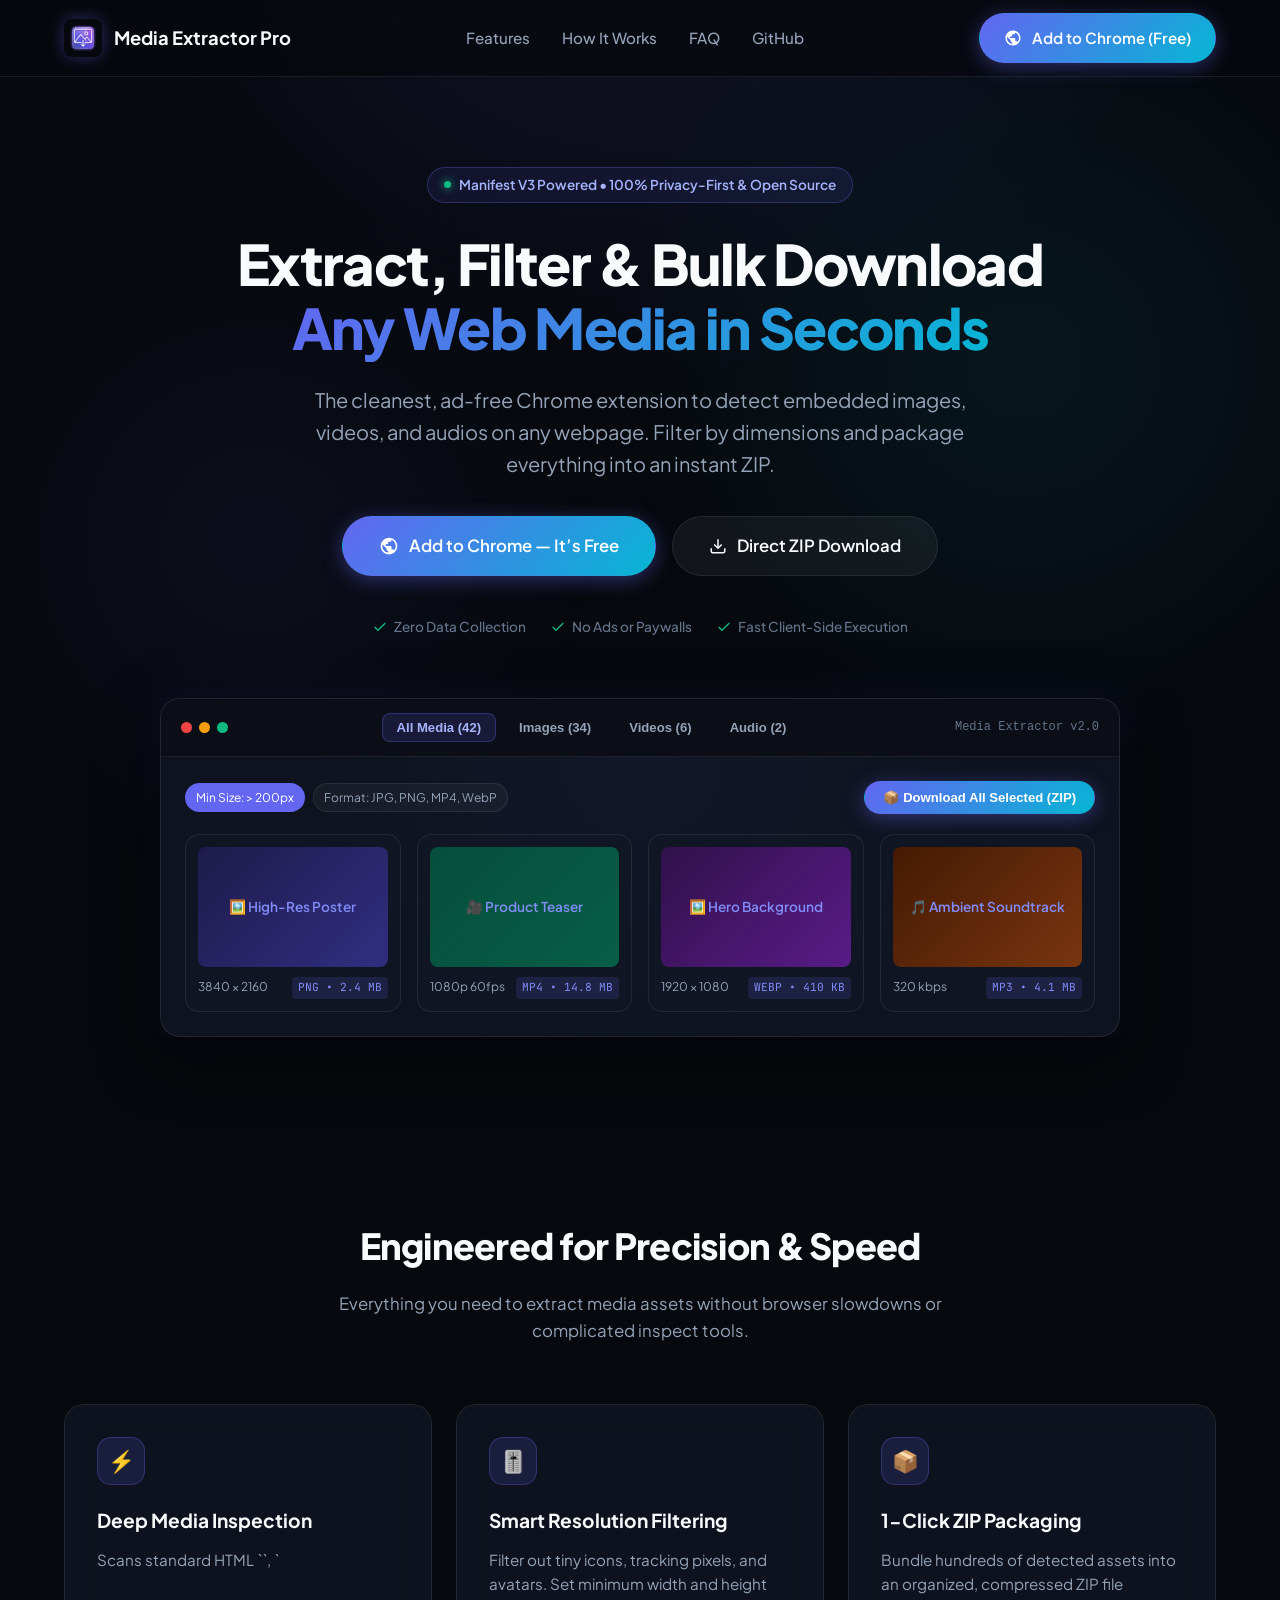
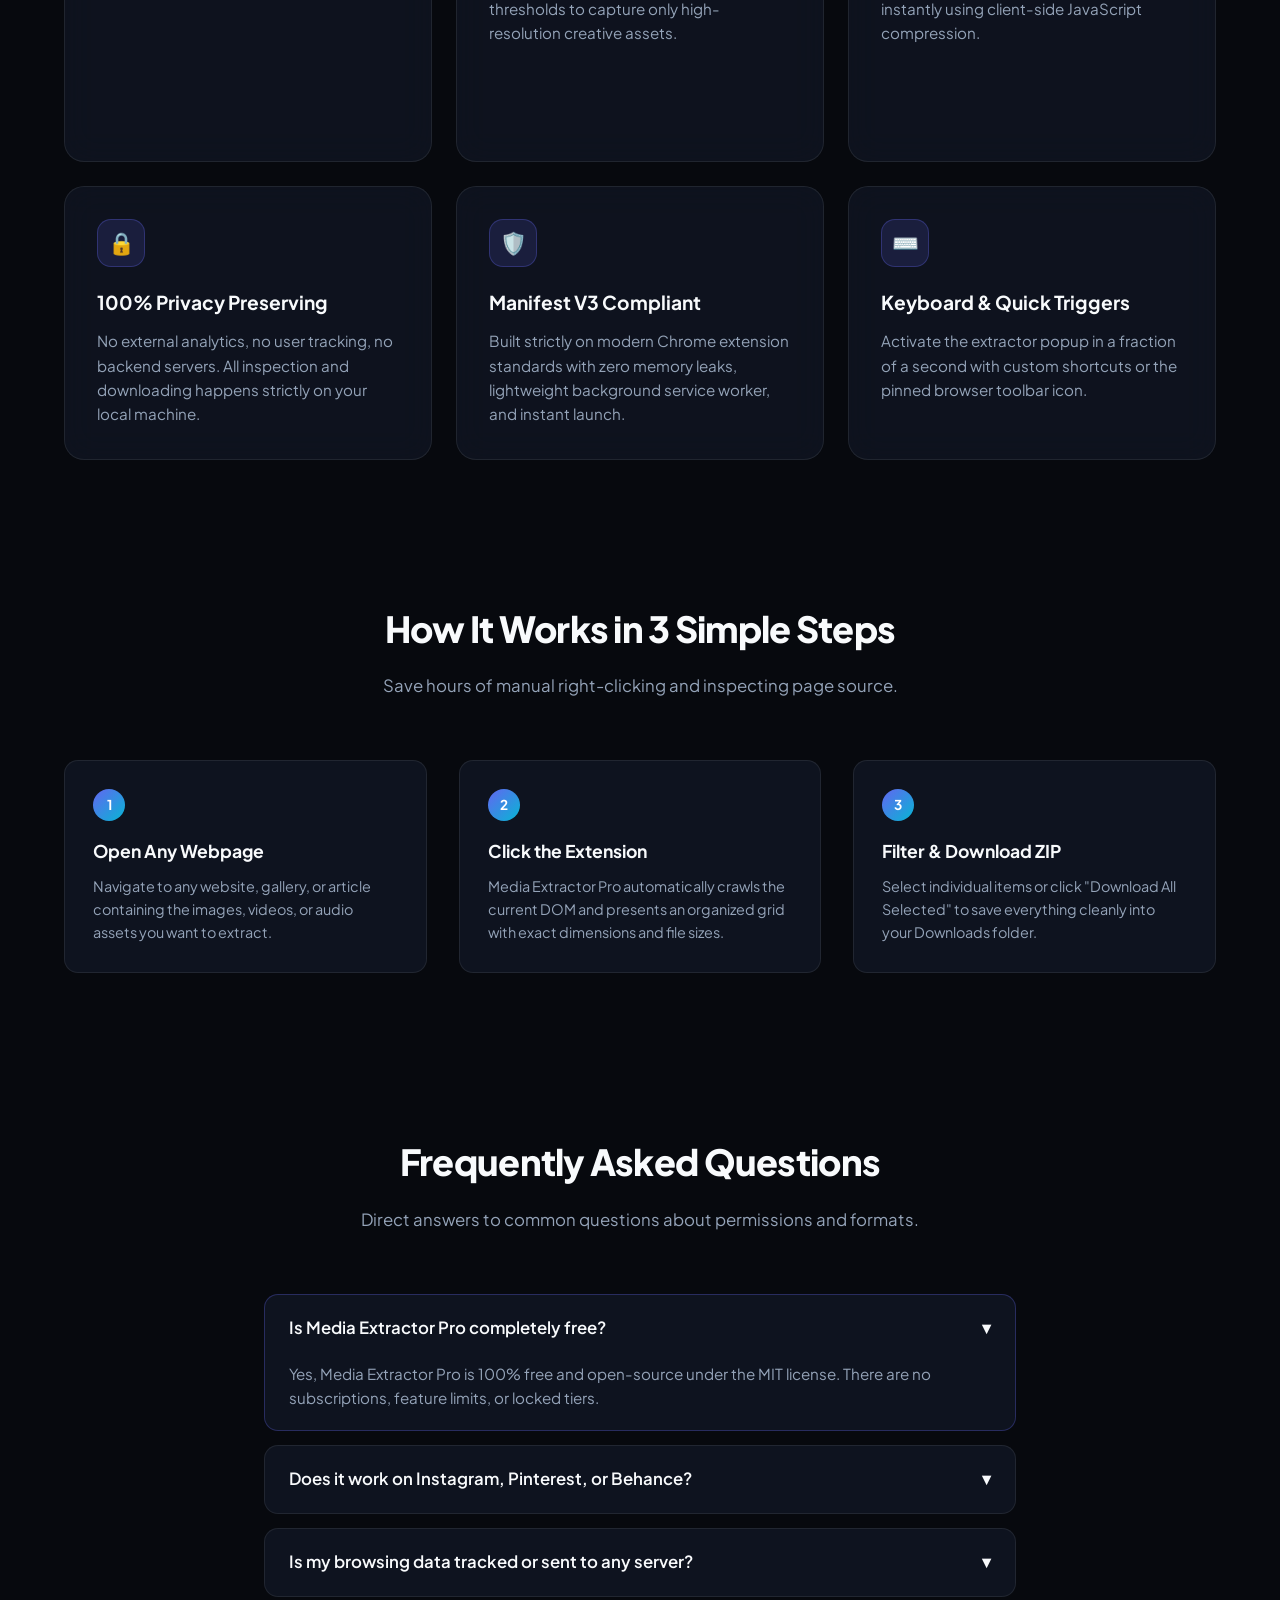
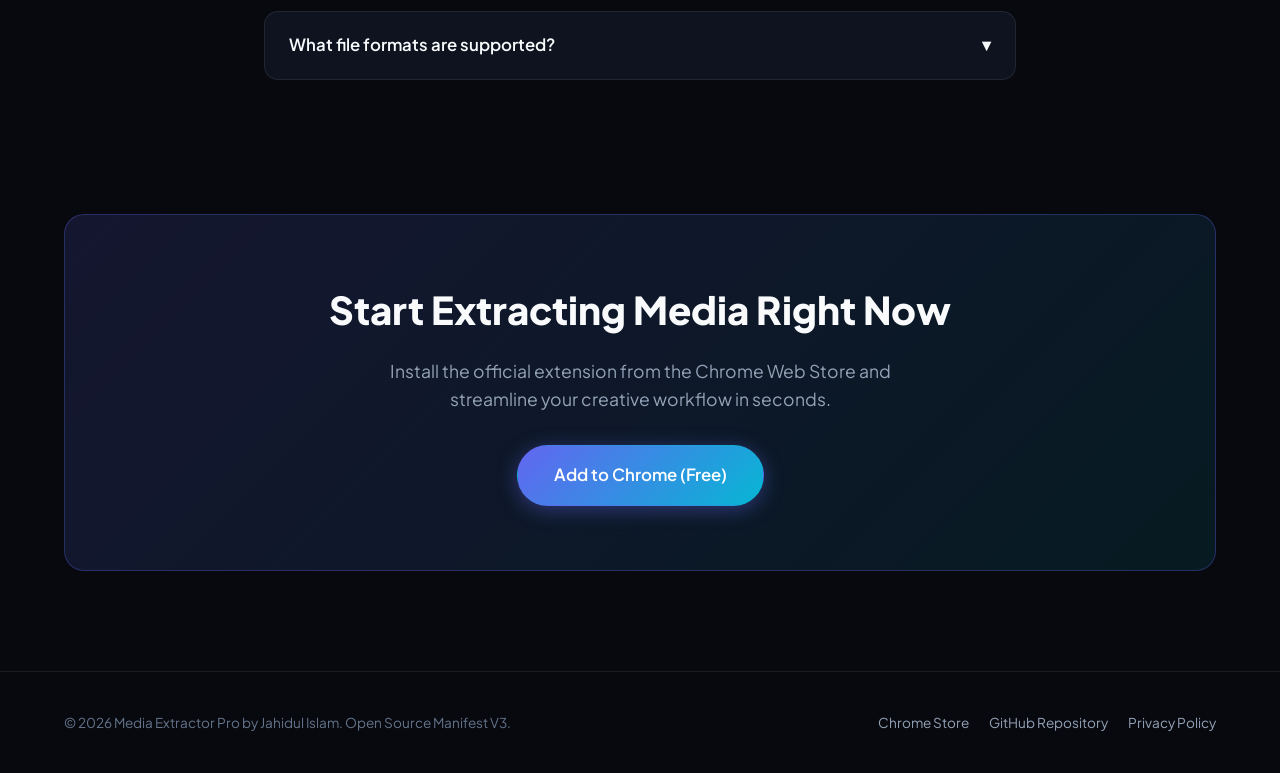
==== index.html @ d585f6c1 "feat: add high-conversion SEO landing page with dark aesthetic & schema markup" ====
<!DOCTYPE html>
<html lang="en">
<head>
  <meta charset="UTF-8">
  <meta name="viewport" content="width=device-width, initial-scale=1.0">
  <title>Media Extractor Pro — Bulk Image, Video & Audio Downloader Chrome Extension</title>
  <meta name="description" content="Extract, preview, filter by resolution, and bulk download images, videos, and audio from any webpage in 1-click. Fast, privacy-first Manifest V3 Chrome extension.">
  <meta name="keywords" content="media extractor, image downloader chrome extension, bulk image downloader, video extractor, bulk media download zip, manifest v3 chrome extension">
  <link rel="canonical" href="https://jahidulislamseo.github.io/media-extractor-pro/">

  <!-- Open Graph / Facebook -->
  <meta property="og:type" content="website">
  <meta property="og:url" content="https://jahidulislamseo.github.io/media-extractor-pro/">
  <meta property="og:title" content="Media Extractor Pro — Bulk Media Downloader">
  <meta property="og:description" content="Extract, filter, and bulk download images, videos, and audio from any webpage in 1-click with zero tracking.">
  <meta property="og:image" content="https://jahidulislamseo.github.io/media-extractor-pro/icons/icon128.png">

  <!-- Twitter -->
  <meta name="twitter:card" content="summary_large_image">
  <meta name="twitter:title" content="Media Extractor Pro — Chrome Extension">
  <meta name="twitter:description" content="High-performance Manifest V3 media extractor for images, videos, and audio. 1-click ZIP package download.">
  <meta name="twitter:image" content="https://jahidulislamseo.github.io/media-extractor-pro/icons/icon128.png">

  <!-- Favicon -->
  <link rel="icon" type="image/png" sizes="32x32" href="icons/icon32.png">
  <link rel="icon" type="image/png" sizes="16x16" href="icons/icon16.png">

  <!-- Google Fonts -->
  <link rel="preconnect" href="https://fonts.googleapis.com">
  <link rel="preconnect" href="https://fonts.gstatic.com" crossorigin>
  <link href="https://fonts.googleapis.com/css2?family=Plus+Jakarta+Sans:wght@400;500;600;700;800&family=JetBrains+Mono:wght@400;600&display=swap" rel="stylesheet">

  <!-- Structured Data: SoftwareApplication Schema -->
  <script type="application/ld+json">
  {
    "@context": "https://schema.org",
    "@type": "SoftwareApplication",
    "name": "Media Extractor Pro",
    "operatingSystem": "Chrome, Edge, Brave, Opera",
    "applicationCategory": "BrowserExtension",
    "offers": {
      "@type": "Offer",
      "price": "0",
      "priceCurrency": "USD"
    },
    "description": "Extract, preview, filter, and batch download images, videos, and audio from any webpage in one click with ZIP packaging.",
    "author": {
      "@type": "Person",
      "name": "Jahidul Islam"
    },
    "downloadUrl": "https://chromewebstore.google.com/detail/media-extractor-pro/edeandmopjnajlgijafaajopdbleoklj",
    "softwareVersion": "2.0.0"
  }
  </script>

  <style>
    :root {
      --bg-base: #07090E;
      --bg-surface: #0E131F;
      --bg-card: rgba(18, 24, 38, 0.7);
      --border-subtle: rgba(255, 255, 255, 0.08);
      --border-highlight: rgba(99, 102, 241, 0.3);
      --accent-primary: #6366F1;
      --accent-secondary: #06B6D4;
      --accent-gradient: linear-gradient(135deg, #6366F1 0%, #06B6D4 100%);
      --text-main: #F8FAFC;
      --text-muted: #94A3B8;
      --text-faint: #64748B;
      --radius-sm: 8px;
      --radius-md: 14px;
      --radius-lg: 20px;
      --radius-full: 9999px;
    }

    * {
      box-sizing: border-box;
      margin: 0;
      padding: 0;
    }

    body {
      font-family: "Plus Jakarta Sans", -apple-system, BlinkMacSystemFont, sans-serif;
      background-color: var(--bg-base);
      color: var(--text-main);
      line-height: 1.6;
      overflow-x: hidden;
      -webkit-font-smoothing: antialiased;
    }

    /* Ambient Lighting Background */
    .ambient-glow {
      position: fixed;
      top: 0;
      left: 50%;
      transform: translateX(-50%);
      width: 100vw;
      height: 100vh;
      max-width: 1440px;
      pointer-events: none;
      z-index: 0;
      background: 
        radial-gradient(circle 800px at 50% -20%, rgba(99, 102, 241, 0.15), transparent 70%),
        radial-gradient(circle 600px at 80% 40%, rgba(6, 182, 212, 0.08), transparent 70%),
        radial-gradient(circle 500px at 20% 60%, rgba(99, 102, 241, 0.06), transparent 70%);
    }

    .container {
      width: 100%;
      max-width: 1200px;
      margin: 0 auto;
      padding: 0 24px;
      position: relative;
      z-index: 1;
    }

    /* Navigation */
    nav {
      position: sticky;
      top: 0;
      z-index: 100;
      backdrop-filter: blur(20px);
      -webkit-backdrop-filter: blur(20px);
      background: rgba(7, 9, 14, 0.75);
      border-bottom: 1px solid var(--border-subtle);
    }

    .nav-inner {
      display: flex;
      align-items: center;
      justify-content: space-between;
      height: 76px;
    }

    .brand {
      display: flex;
      align-items: center;
      gap: 12px;
      text-decoration: none;
      color: var(--text-main);
      font-weight: 700;
      font-size: 1.15rem;
    }

    .brand-icon {
      width: 38px;
      height: 38px;
      border-radius: var(--radius-sm);
      box-shadow: 0 0 16px rgba(99, 102, 241, 0.4);
    }

    .nav-links {
      display: flex;
      align-items: center;
      gap: 32px;
    }

    .nav-link {
      color: var(--text-muted);
      text-decoration: none;
      font-size: 0.95rem;
      font-weight: 500;
      transition: color 0.2s;
    }

    .nav-link:hover {
      color: var(--text-main);
    }

    /* Buttons */
    .btn {
      display: inline-flex;
      align-items: center;
      justify-content: center;
      gap: 10px;
      padding: 12px 24px;
      border-radius: var(--radius-full);
      font-size: 0.95rem;
      font-weight: 600;
      text-decoration: none;
      transition: all 0.25s cubic-bezier(0.16, 1, 0.3, 1);
      cursor: pointer;
      border: 1px solid transparent;
    }

    .btn-primary {
      background: var(--accent-gradient);
      color: #FFFFFF;
      box-shadow: 0 4px 20px rgba(99, 102, 241, 0.4);
    }

    .btn-primary:hover {
      transform: translateY(-2px);
      box-shadow: 0 8px 30px rgba(99, 102, 241, 0.6);
    }

    .btn-secondary {
      background: rgba(255, 255, 255, 0.05);
      color: var(--text-main);
      border: 1px solid var(--border-subtle);
    }

    .btn-secondary:hover {
      background: rgba(255, 255, 255, 0.1);
      border-color: rgba(255, 255, 255, 0.2);
      transform: translateY(-2px);
    }

    .btn-lg {
      padding: 16px 36px;
      font-size: 1.05rem;
    }

    /* Hero Section */
    .hero {
      padding: 90px 0 60px;
      text-align: center;
    }

    .hero-badge {
      display: inline-flex;
      align-items: center;
      gap: 8px;
      padding: 6px 16px;
      background: rgba(99, 102, 241, 0.1);
      border: 1px solid rgba(99, 102, 241, 0.3);
      border-radius: var(--radius-full);
      color: #A5B4FC;
      font-size: 0.85rem;
      font-weight: 600;
      margin-bottom: 28px;
    }

    .badge-dot {
      width: 7px;
      height: 7px;
      background: #10B981;
      border-radius: 50%;
      box-shadow: 0 0 8px #10B981;
    }

    .hero-title {
      font-size: 3.5rem;
      font-weight: 800;
      line-height: 1.15;
      letter-spacing: -0.03em;
      margin-bottom: 24px;
      max-width: 900px;
      margin-left: auto;
      margin-right: auto;
    }

    .gradient-text {
      background: var(--accent-gradient);
      -webkit-background-clip: text;
      -webkit-text-fill-color: transparent;
    }

    .hero-sub {
      font-size: 1.25rem;
      color: var(--text-muted);
      max-width: 680px;
      margin: 0 auto 36px;
      font-weight: 400;
    }

    .hero-cta {
      display: flex;
      align-items: center;
      justify-content: center;
      gap: 16px;
      flex-wrap: wrap;
      margin-bottom: 40px;
    }

    .trust-row {
      display: flex;
      align-items: center;
      justify-content: center;
      gap: 24px;
      color: var(--text-faint);
      font-size: 0.85rem;
      font-weight: 500;
    }

    .trust-item {
      display: flex;
      align-items: center;
      gap: 6px;
    }

    /* Interactive Live Demo Mockup */
    .mockup-wrap {
      margin: 60px auto 0;
      max-width: 960px;
      background: var(--bg-surface);
      border-radius: var(--radius-lg);
      border: 1px solid var(--border-subtle);
      box-shadow: 0 20px 60px rgba(0, 0, 0, 0.7), 0 0 40px rgba(99, 102, 241, 0.1);
      overflow: hidden;
      position: relative;
    }

    .mockup-header {
      background: #0B0E17;
      padding: 14px 20px;
      display: flex;
      align-items: center;
      justify-content: space-between;
      border-bottom: 1px solid var(--border-subtle);
    }

    .window-dots {
      display: flex;
      gap: 7px;
    }

    .window-dot {
      width: 11px;
      height: 11px;
      border-radius: 50%;
    }

    .dot-red { background: #EF4444; }
    .dot-yellow { background: #F59E0B; }
    .dot-green { background: #10B981; }

    .mockup-tabs {
      display: flex;
      gap: 8px;
    }

    .tab-btn {
      padding: 6px 14px;
      background: transparent;
      border: 1px solid transparent;
      color: var(--text-muted);
      border-radius: var(--radius-sm);
      font-size: 0.82rem;
      font-weight: 600;
      cursor: pointer;
      transition: all 0.2s;
    }

    .tab-btn.active {
      background: rgba(99, 102, 241, 0.15);
      border-color: rgba(99, 102, 241, 0.3);
      color: #A5B4FC;
    }

    .mockup-body {
      padding: 24px;
      background: radial-gradient(circle at 50% 0%, rgba(99, 102, 241, 0.05), transparent 60%);
    }

    .mockup-controls {
      display: flex;
      justify-content: space-between;
      align-items: center;
      margin-bottom: 20px;
      flex-wrap: wrap;
      gap: 12px;
    }

    .filter-pills {
      display: flex;
      gap: 8px;
    }

    .pill {
      padding: 4px 10px;
      border-radius: var(--radius-full);
      background: rgba(255, 255, 255, 0.04);
      border: 1px solid var(--border-subtle);
      font-size: 0.75rem;
      color: var(--text-muted);
    }

    .pill.active {
      background: var(--accent-primary);
      color: #FFF;
      border-color: transparent;
    }

    .mockup-grid {
      display: grid;
      grid-template-columns: repeat(auto-fill, minmax(200px, 1fr));
      gap: 16px;
    }

    .media-card {
      background: var(--bg-card);
      border: 1px solid var(--border-subtle);
      border-radius: var(--radius-md);
      padding: 12px;
      transition: transform 0.2s, border-color 0.2s;
      position: relative;
    }

    .media-card:hover {
      transform: translateY(-4px);
      border-color: var(--border-highlight);
    }

    .media-preview-box {
      width: 100%;
      height: 120px;
      border-radius: var(--radius-sm);
      background: #182030;
      display: flex;
      align-items: center;
      justify-content: center;
      color: #818CF8;
      margin-bottom: 10px;
      font-weight: 600;
      font-size: 0.85rem;
      position: relative;
      overflow: hidden;
    }

    .media-meta {
      display: flex;
      justify-content: space-between;
      font-size: 0.75rem;
      color: var(--text-muted);
    }

    .badge-type {
      font-family: "JetBrains Mono", monospace;
      font-size: 0.7rem;
      padding: 2px 6px;
      background: rgba(99, 102, 241, 0.15);
      color: #818CF8;
      border-radius: 4px;
    }

    /* Feature Grid Section */
    .features-section {
      padding: 120px 0 80px;
    }

    .section-header {
      text-align: center;
      max-width: 640px;
      margin: 0 auto 60px;
    }

    .section-title {
      font-size: 2.25rem;
      font-weight: 800;
      letter-spacing: -0.02em;
      margin-bottom: 16px;
    }

    .section-sub {
      color: var(--text-muted);
      font-size: 1.05rem;
    }

    .grid-3 {
      display: grid;
      grid-template-columns: repeat(3, 1fr);
      gap: 24px;
    }

    .feature-card {
      background: var(--bg-card);
      border: 1px solid var(--border-subtle);
      border-radius: var(--radius-lg);
      padding: 32px;
      backdrop-filter: blur(16px);
      transition: all 0.3s cubic-bezier(0.16, 1, 0.3, 1);
    }

    .feature-card:hover {
      border-color: var(--border-highlight);
      transform: translateY(-4px);
      box-shadow: 0 16px 36px rgba(0, 0, 0, 0.4);
    }

    .feature-icon {
      width: 48px;
      height: 48px;
      border-radius: var(--radius-md);
      background: rgba(99, 102, 241, 0.15);
      border: 1px solid rgba(99, 102, 241, 0.3);
      display: flex;
      align-items: center;
      justify-content: center;
      color: #818CF8;
      font-size: 1.35rem;
      margin-bottom: 20px;
    }

    .feature-card h3 {
      font-size: 1.2rem;
      font-weight: 700;
      margin-bottom: 12px;
    }

    .feature-card p {
      color: var(--text-muted);
      font-size: 0.95rem;
      line-height: 1.6;
    }

    /* How it works */
    .steps-section {
      padding: 60px 0 100px;
    }

    .step-list {
      display: grid;
      grid-template-columns: repeat(3, 1fr);
      gap: 32px;
      position: relative;
    }

    .step-card {
      background: var(--bg-surface);
      border: 1px solid var(--border-subtle);
      border-radius: var(--radius-md);
      padding: 28px;
      position: relative;
    }

    .step-num {
      width: 32px;
      height: 32px;
      border-radius: 50%;
      background: var(--accent-gradient);
      color: #FFF;
      display: flex;
      align-items: center;
      justify-content: center;
      font-weight: 700;
      font-size: 0.85rem;
      margin-bottom: 16px;
    }

    .step-card h4 {
      font-size: 1.1rem;
      font-weight: 700;
      margin-bottom: 10px;
    }

    .step-card p {
      color: var(--text-muted);
      font-size: 0.9rem;
    }

    /* FAQ */
    .faq-section {
      padding: 60px 0 120px;
      max-width: 800px;
      margin: 0 auto;
    }

    .faq-item {
      background: var(--bg-surface);
      border: 1px solid var(--border-subtle);
      border-radius: var(--radius-md);
      margin-bottom: 14px;
      overflow: hidden;
      transition: border-color 0.2s;
    }

    .faq-question {
      padding: 20px 24px;
      display: flex;
      justify-content: space-between;
      align-items: center;
      cursor: pointer;
      font-weight: 600;
      font-size: 1.05rem;
    }

    .faq-answer {
      padding: 0 24px 20px;
      color: var(--text-muted);
      font-size: 0.95rem;
      line-height: 1.6;
      display: none;
    }

    .faq-item.open .faq-answer {
      display: block;
    }

    .faq-item.open {
      border-color: var(--border-highlight);
    }

    /* Bottom CTA Card */
    .cta-banner {
      background: linear-gradient(135deg, rgba(99, 102, 241, 0.15) 0%, rgba(6, 182, 212, 0.1) 100%);
      border: 1px solid rgba(99, 102, 241, 0.3);
      border-radius: var(--radius-lg);
      padding: 64px 32px;
      text-align: center;
      margin-bottom: 100px;
      position: relative;
    }

    .cta-banner h2 {
      font-size: 2.4rem;
      font-weight: 800;
      margin-bottom: 16px;
    }

    .cta-banner p {
      color: var(--text-muted);
      max-width: 580px;
      margin: 0 auto 32px;
      font-size: 1.1rem;
    }

    /* Footer */
    footer {
      border-top: 1px solid var(--border-subtle);
      padding: 40px 0;
      color: var(--text-faint);
      font-size: 0.85rem;
    }

    .footer-inner {
      display: flex;
      justify-content: space-between;
      align-items: center;
      flex-wrap: wrap;
      gap: 16px;
    }

    .footer-links {
      display: flex;
      gap: 20px;
    }

    .footer-links a {
      color: var(--text-muted);
      text-decoration: none;
    }

    .footer-links a:hover {
      color: var(--text-main);
    }

    @media (max-width: 900px) {
      .hero-title { font-size: 2.5rem; }
      .grid-3, .step-list { grid-template-columns: 1fr; }
      .nav-links { display: none; }
    }
  </style>
</head>
<body>

  <div class="ambient-glow"></div>

  <!-- Navigation -->
  <nav>
    <div class="container nav-inner">
      <a href="#" class="brand">
        <img src="icons/icon48.png" alt="Media Extractor Pro Logo" class="brand-icon">
        <span>Media Extractor Pro</span>
      </a>
      <div class="nav-links">
        <a href="#features" class="nav-link">Features</a>
        <a href="#how-it-works" class="nav-link">How It Works</a>
        <a href="#faq" class="nav-link">FAQ</a>
        <a href="https://github.com/jahidulislamseo/media-extractor-pro" target="_blank" class="nav-link">GitHub</a>
      </div>
      <a href="https://chromewebstore.google.com/detail/media-extractor-pro/edeandmopjnajlgijafaajopdbleoklj" target="_blank" class="btn btn-primary">
        <svg width="18" height="18" viewBox="0 0 24 24" fill="currentColor"><path d="M12 2C6.48 2 2 6.48 2 12s4.48 10 10 10 10-4.48 10-10S17.52 2 12 2zm-1 17.93c-3.95-.49-7-3.85-7-7.93 0-.62.08-1.21.21-1.79L9 15v1c0 1.1.9 2 2 2v1.93zm6.9-2.54c-.26-.81-1-1.39-1.9-1.39h-1v-3c0-.55-.45-1-1-1H8v-2h2c.55 0 1-.45 1-1V7h2c1.1 0 2-.9 2-2v-.41c2.93 1.19 5 4.06 5 7.41 0 2.08-.8 3.97-2.1 5.39z"/></svg>
        <span>Add to Chrome (Free)</span>
      </a>
    </div>
  </nav>

  <!-- Hero Section -->
  <header class="hero">
    <div class="container">
      <div class="hero-badge">
        <span class="badge-dot"></span>
        <span>Manifest V3 Powered • 100% Privacy-First & Open Source</span>
      </div>
      <h1 class="hero-title">
        Extract, Filter & Bulk Download <br>
        <span class="gradient-text">Any Web Media in Seconds</span>
      </h1>
      <p class="hero-sub">
        The cleanest, ad-free Chrome extension to detect embedded images, videos, and audios on any webpage. Filter by dimensions and package everything into an instant ZIP.
      </p>
      <div class="hero-cta">
        <a href="https://chromewebstore.google.com/detail/media-extractor-pro/edeandmopjnajlgijafaajopdbleoklj" target="_blank" class="btn btn-primary btn-lg" id="hero-install-btn">
          <svg width="20" height="20" viewBox="0 0 24 24" fill="currentColor"><path d="M12 2C6.48 2 2 6.48 2 12s4.48 10 10 10 10-4.48 10-10S17.52 2 12 2zm-1 17.93c-3.95-.49-7-3.85-7-7.93 0-.62.08-1.21.21-1.79L9 15v1c0 1.1.9 2 2 2v1.93zm6.9-2.54c-.26-.81-1-1.39-1.9-1.39h-1v-3c0-.55-.45-1-1-1H8v-2h2c.55 0 1-.45 1-1V7h2c1.1 0 2-.9 2-2v-.41c2.93 1.19 5 4.06 5 7.41 0 2.08-.8 3.97-2.1 5.39z"/></svg>
          <span>Add to Chrome — It’s Free</span>
        </a>
        <a href="https://github.com/jahidulislamseo/media-extractor-pro/releases/download/v2.0.0/media-extractor-pro-v2.0.0.zip" class="btn btn-secondary btn-lg" id="hero-zip-btn">
          <svg width="18" height="18" viewBox="0 0 24 24" fill="none" stroke="currentColor" stroke-width="2"><path d="M21 15v4a2 2 0 0 1-2 2H5a2 2 0 0 1-2-2v-4"/><polyline points="7 10 12 15 17 10"/><line x1="12" y1="15" x2="12" y2="3"/></svg>
          <span>Direct ZIP Download</span>
        </a>
      </div>
      <div class="trust-row">
        <div class="trust-item">
          <svg width="16" height="16" viewBox="0 0 24 24" fill="none" stroke="#10B981" stroke-width="2"><polyline points="20 6 9 17 4 12"/></svg>
          <span>Zero Data Collection</span>
        </div>
        <div class="trust-item">
          <svg width="16" height="16" viewBox="0 0 24 24" fill="none" stroke="#10B981" stroke-width="2"><polyline points="20 6 9 17 4 12"/></svg>
          <span>No Ads or Paywalls</span>
        </div>
        <div class="trust-item">
          <svg width="16" height="16" viewBox="0 0 24 24" fill="none" stroke="#10B981" stroke-width="2"><polyline points="20 6 9 17 4 12"/></svg>
          <span>Fast Client-Side Execution</span>
        </div>
      </div>

      <!-- Live Mockup Window -->
      <div class="mockup-wrap">
        <div class="mockup-header">
          <div class="window-dots">
            <span class="window-dot dot-red"></span>
            <span class="window-dot dot-yellow"></span>
            <span class="window-dot dot-green"></span>
          </div>
          <div class="mockup-tabs">
            <button class="tab-btn active" onclick="filterMockup('all', this)">All Media (42)</button>
            <button class="tab-btn" onclick="filterMockup('image', this)">Images (34)</button>
            <button class="tab-btn" onclick="filterMockup('video', this)">Videos (6)</button>
            <button class="tab-btn" onclick="filterMockup('audio', this)">Audio (2)</button>
          </div>
          <div style="font-size: 0.75rem; color: #64748B; font-family: monospace;">Media Extractor v2.0</div>
        </div>
        <div class="mockup-body">
          <div class="mockup-controls">
            <div class="filter-pills">
              <span class="pill active">Min Size: > 200px</span>
              <span class="pill">Format: JPG, PNG, MP4, WebP</span>
            </div>
            <button class="btn btn-primary" style="padding: 8px 18px; font-size: 0.82rem;">
              📦 Download All Selected (ZIP)
            </button>
          </div>
          <div class="mockup-grid" id="mockupGrid">
            <!-- Sample Media Cards -->
            <div class="media-card" data-type="image">
              <div class="media-preview-box" style="background: linear-gradient(135deg, #1E1B4B, #312E81);">
                🖼️ High-Res Poster
              </div>
              <div class="media-meta">
                <span>3840 × 2160</span>
                <span class="badge-type">PNG • 2.4 MB</span>
              </div>
            </div>
            <div class="media-card" data-type="video">
              <div class="media-preview-box" style="background: linear-gradient(135deg, #064E3B, #065F46);">
                🎥 Product Teaser
              </div>
              <div class="media-meta">
                <span>1080p 60fps</span>
                <span class="badge-type">MP4 • 14.8 MB</span>
              </div>
            </div>
            <div class="media-card" data-type="image">
              <div class="media-preview-box" style="background: linear-gradient(135deg, #31104B, #581C87);">
                🖼️ Hero Background
              </div>
              <div class="media-meta">
                <span>1920 × 1080</span>
                <span class="badge-type">WEBP • 410 KB</span>
              </div>
            </div>
            <div class="media-card" data-type="audio">
              <div class="media-preview-box" style="background: linear-gradient(135deg, #451A03, #78350F);">
                🎵 Ambient Soundtrack
              </div>
              <div class="media-meta">
                <span>320 kbps</span>
                <span class="badge-type">MP3 • 4.1 MB</span>
              </div>
            </div>
          </div>
        </div>
      </div>
    </div>
  </header>

  <!-- Core Features -->
  <section class="features-section" id="features">
    <div class="container">
      <div class="section-header">
        <h2 class="section-title">Engineered for Precision & Speed</h2>
        <p class="section-sub">Everything you need to extract media assets without browser slowdowns or complicated inspect tools.</p>
      </div>

      <div class="grid-3">
        <div class="feature-card">
          <div class="feature-icon">⚡</div>
          <h3>Deep Media Inspection</h3>
          <p>Scans standard HTML `<img>`, `<video>`, `<audio>`, CSS background images, and srcset sources with a single browser-native pass.</p>
        </div>

        <div class="feature-card">
          <div class="feature-icon">🎚️</div>
          <h3>Smart Resolution Filtering</h3>
          <p>Filter out tiny icons, tracking pixels, and avatars. Set minimum width and height thresholds to capture only high-resolution creative assets.</p>
        </div>

        <div class="feature-card">
          <div class="feature-icon">📦</div>
          <h3>1-Click ZIP Packaging</h3>
          <p>Bundle hundreds of detected assets into an organized, compressed ZIP file instantly using client-side JavaScript compression.</p>
        </div>

        <div class="feature-card">
          <div class="feature-icon">🔒</div>
          <h3>100% Privacy Preserving</h3>
          <p>No external analytics, no user tracking, no backend servers. All inspection and downloading happens strictly on your local machine.</p>
        </div>

        <div class="feature-card">
          <div class="feature-icon">🛡️</div>
          <h3>Manifest V3 Compliant</h3>
          <p>Built strictly on modern Chrome extension standards with zero memory leaks, lightweight background service worker, and instant launch.</p>
        </div>

        <div class="feature-card">
          <div class="feature-icon">⌨️</div>
          <h3>Keyboard & Quick Triggers</h3>
          <p>Activate the extractor popup in a fraction of a second with custom shortcuts or the pinned browser toolbar icon.</p>
        </div>
      </div>
    </div>
  </section>

  <!-- How It Works -->
  <section class="steps-section" id="how-it-works">
    <div class="container">
      <div class="section-header">
        <h2 class="section-title">How It Works in 3 Simple Steps</h2>
        <p class="section-sub">Save hours of manual right-clicking and inspecting page source.</p>
      </div>

      <div class="step-list">
        <div class="step-card">
          <div class="step-num">1</div>
          <h4>Open Any Webpage</h4>
          <p>Navigate to any website, gallery, or article containing the images, videos, or audio assets you want to extract.</p>
        </div>
        <div class="step-card">
          <div class="step-num">2</div>
          <h4>Click the Extension</h4>
          <p>Media Extractor Pro automatically crawls the current DOM and presents an organized grid with exact dimensions and file sizes.</p>
        </div>
        <div class="step-card">
          <div class="step-num">3</div>
          <h4>Filter & Download ZIP</h4>
          <p>Select individual items or click "Download All Selected" to save everything cleanly into your Downloads folder.</p>
        </div>
      </div>
    </div>
  </section>

  <!-- FAQ Section -->
  <section class="faq-section" id="faq">
    <div class="container">
      <div class="section-header">
        <h2 class="section-title">Frequently Asked Questions</h2>
        <p class="section-sub">Direct answers to common questions about permissions and formats.</p>
      </div>

      <div class="faq-item open">
        <div class="faq-question" onclick="toggleFaq(this)">
          <span>Is Media Extractor Pro completely free?</span>
          <span>▾</span>
        </div>
        <div class="faq-answer">
          Yes, Media Extractor Pro is 100% free and open-source under the MIT license. There are no subscriptions, feature limits, or locked tiers.
        </div>
      </div>

      <div class="faq-item">
        <div class="faq-question" onclick="toggleFaq(this)">
          <span>Does it work on Instagram, Pinterest, or Behance?</span>
          <span>▾</span>
        </div>
        <div class="faq-answer">
          Yes! It extracts all publicly embedded image tags, video elements, and background CSS URLs from dynamic websites.
        </div>
      </div>

      <div class="faq-item">
        <div class="faq-question" onclick="toggleFaq(this)">
          <span>Is my browsing data tracked or sent to any server?</span>
          <span>▾</span>
        </div>
        <div class="faq-answer">
          Never. Media Extractor Pro runs entirely inside your browser sandbox. It does not contain any analytics SDKs, external APIs, or remote data logging.
        </div>
      </div>

      <div class="faq-item">
        <div class="faq-question" onclick="toggleFaq(this)">
          <span>What file formats are supported?</span>
          <span>▾</span>
        </div>
        <div class="faq-answer">
          It detects PNG, JPG, JPEG, WebP, SVG, GIF, MP4, WebM, MP3, WAV, and standard embedded media streams.
        </div>
      </div>
    </div>
  </section>

  <!-- Bottom CTA -->
  <section class="container">
    <div class="cta-banner">
      <h2>Start Extracting Media Right Now</h2>
      <p>Install the official extension from the Chrome Web Store and streamline your creative workflow in seconds.</p>
      <a href="https://chromewebstore.google.com/detail/media-extractor-pro/edeandmopjnajlgijafaajopdbleoklj" target="_blank" class="btn btn-primary btn-lg">
        <span>Add to Chrome (Free)</span>
      </a>
    </div>
  </section>

  <!-- Footer -->
  <footer>
    <div class="container footer-inner">
      <div>
        © 2026 Media Extractor Pro by Jahidul Islam. Open Source Manifest V3.
      </div>
      <div class="footer-links">
        <a href="https://chromewebstore.google.com/detail/media-extractor-pro/edeandmopjnajlgijafaajopdbleoklj" target="_blank">Chrome Store</a>
        <a href="https://github.com/jahidulislamseo/media-extractor-pro" target="_blank">GitHub Repository</a>
        <a href="PRIVACY.md">Privacy Policy</a>
      </div>
    </div>
  </footer>

  <script>
    // FAQ Toggle
    function toggleFaq(el) {
      const item = el.parentElement;
      item.classList.toggle("open");
    }

    // Mockup tab filter simulator
    function filterMockup(type, btn) {
      document.querySelectorAll(".mockup-tabs .tab-btn").forEach(b => b.classList.remove("active"));
      btn.classList.add("active");

      const cards = document.querySelectorAll("#mockupGrid .media-card");
      cards.forEach(card => {
        if (type === "all" || card.dataset.type === type) {
          card.style.display = "block";
        } else {
          card.style.display = "none";
        }
      });
    }
  </script>
</body>
</html>
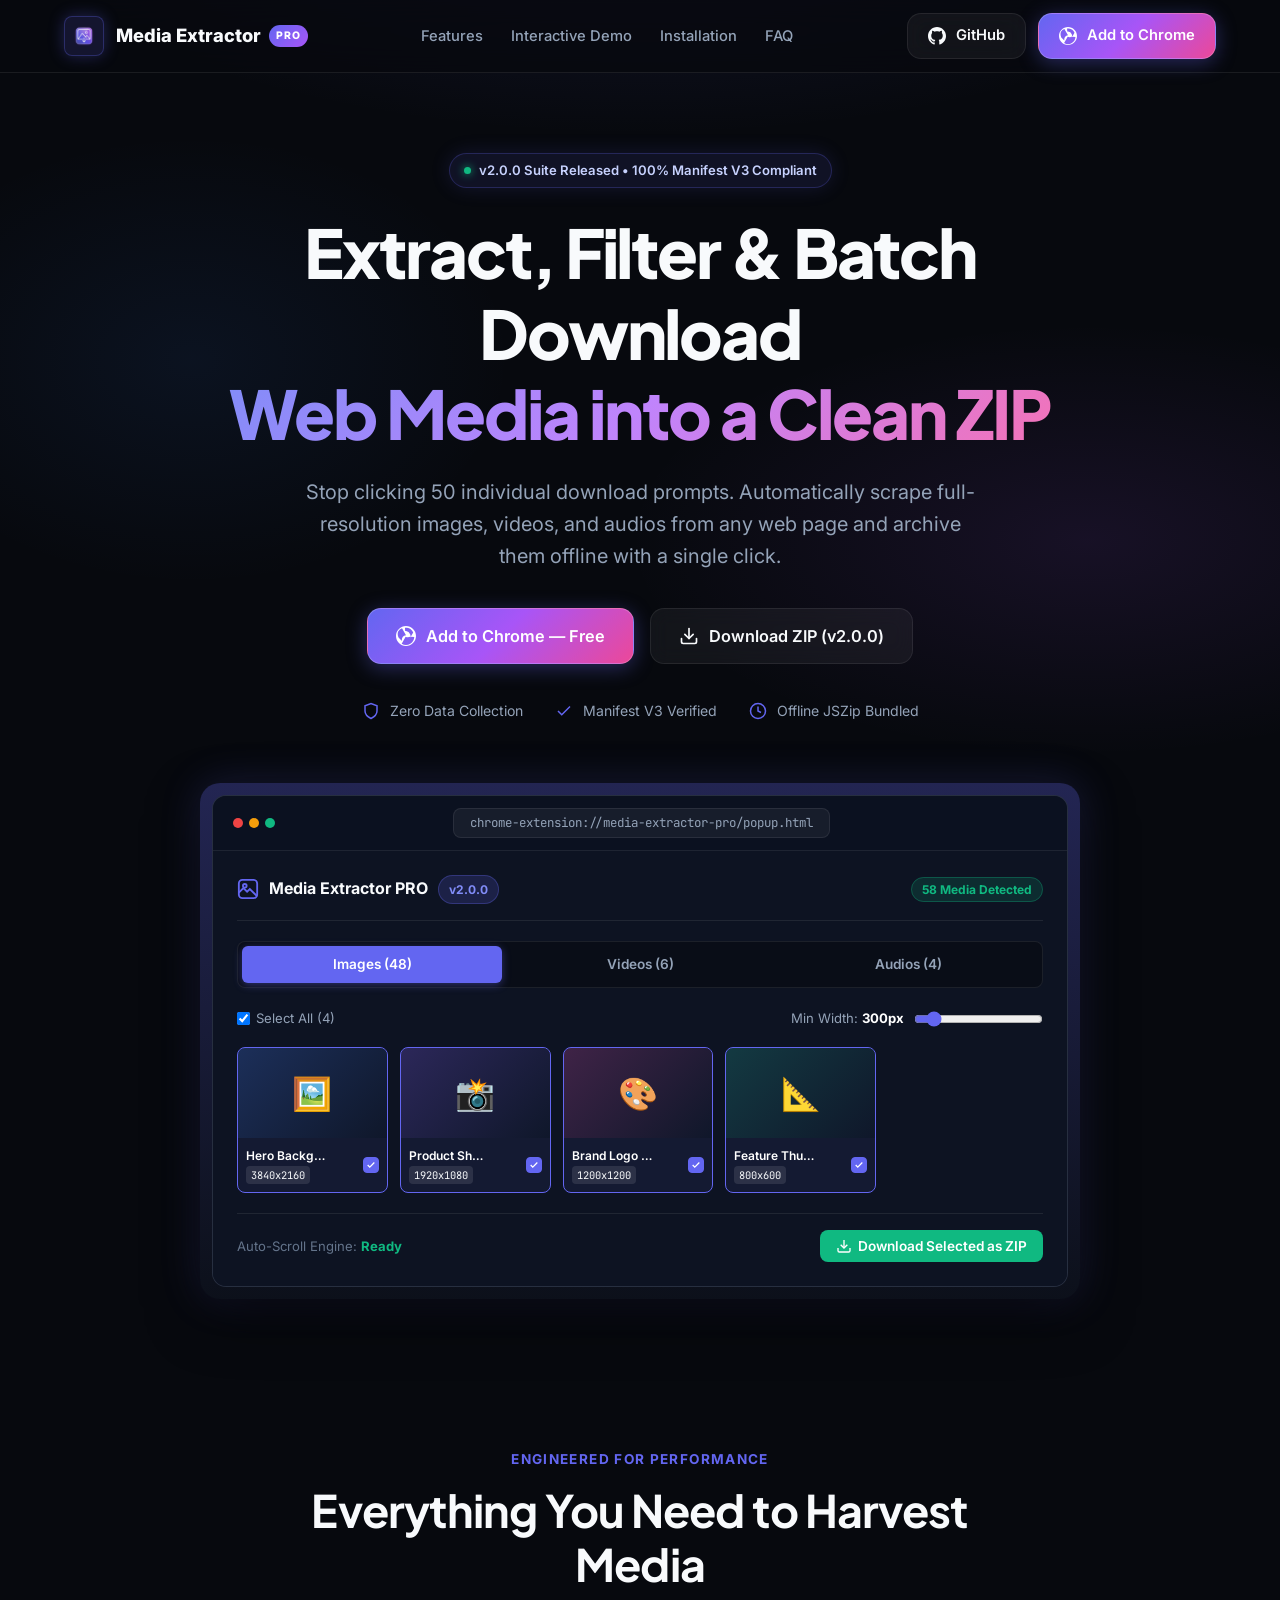
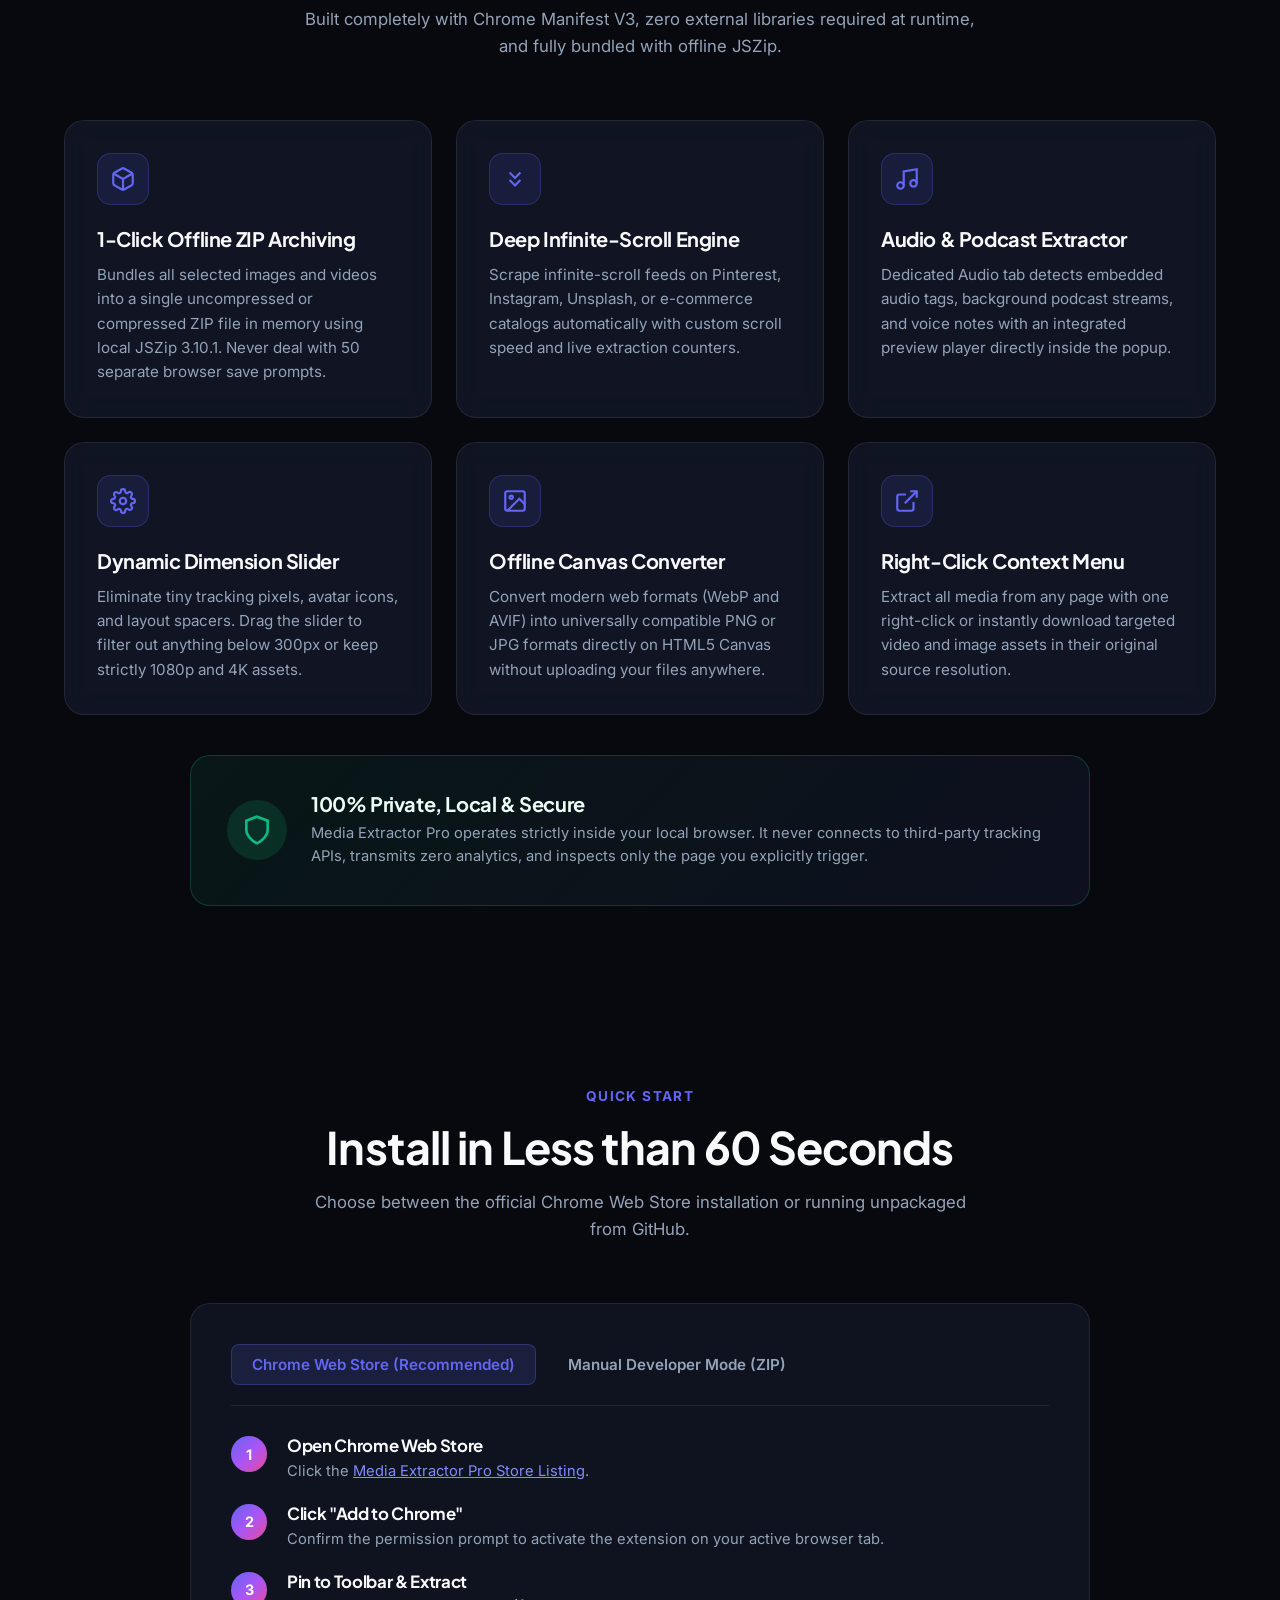
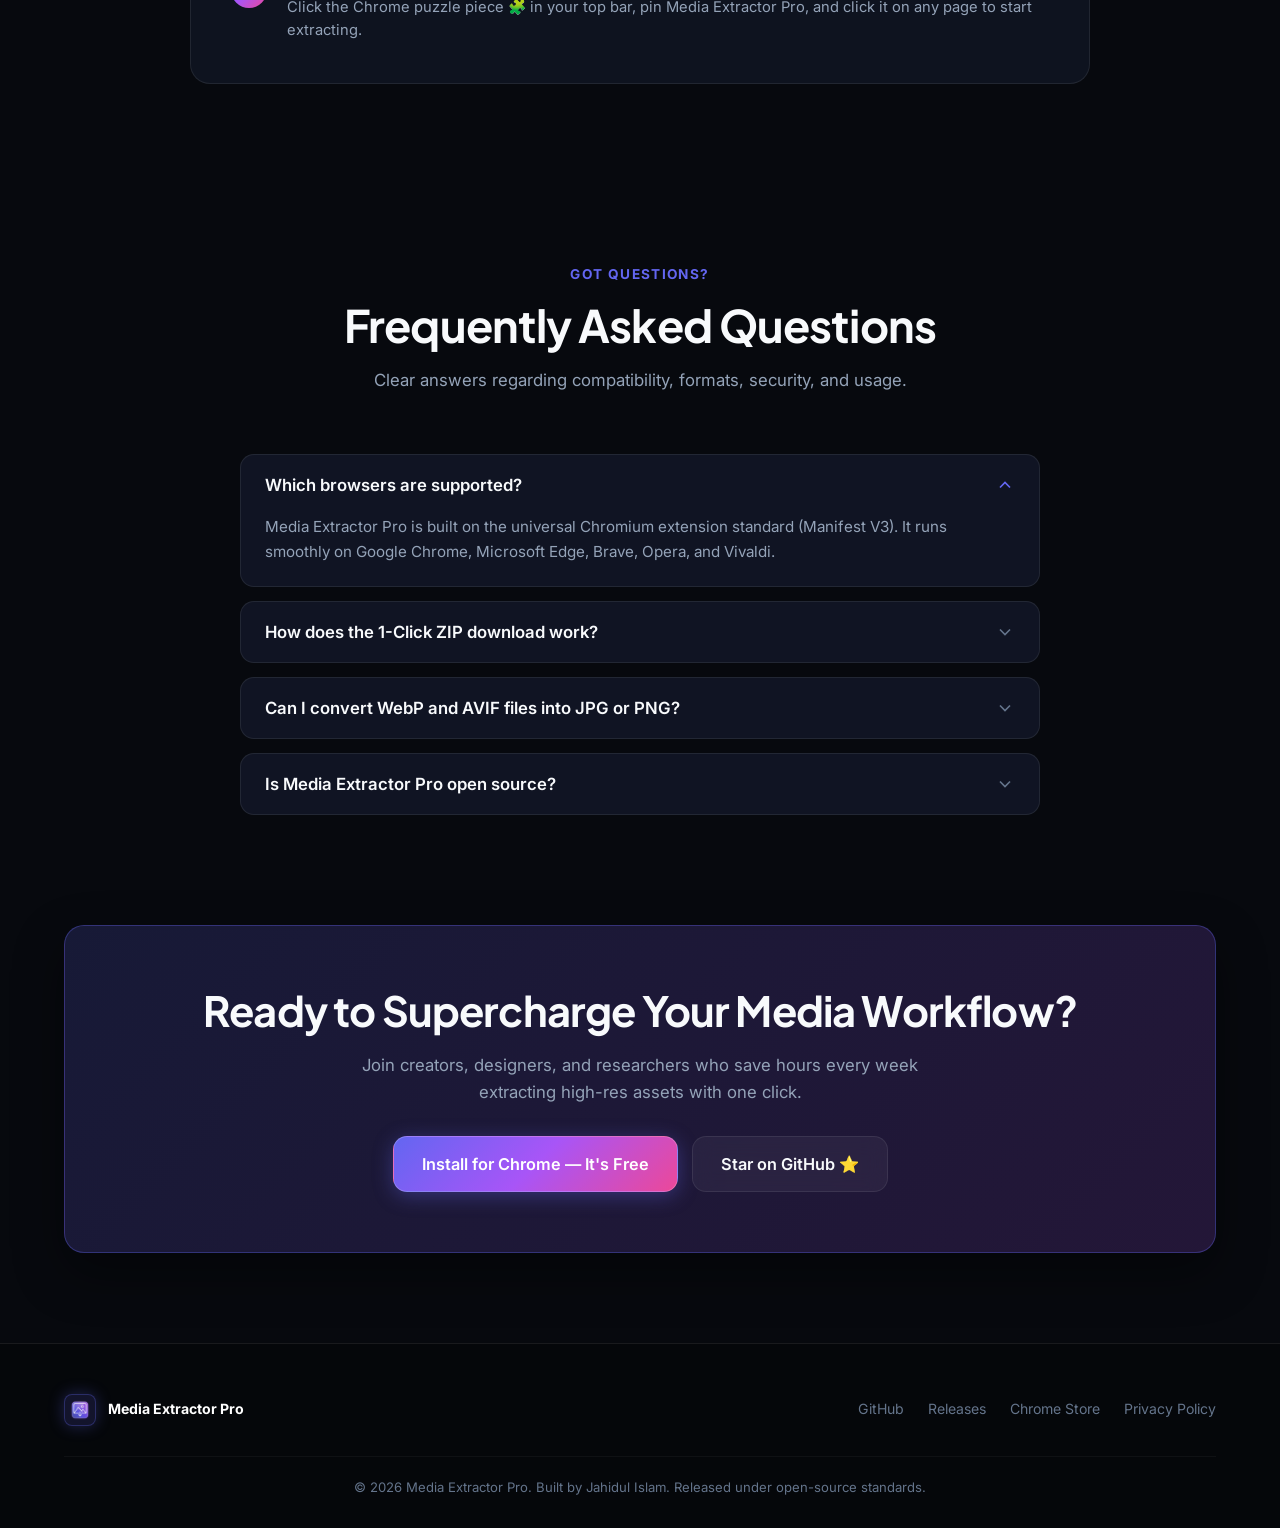
==== commit 2b25c2a6: "feat: add high-conversion responsive landing page with interactive preview" ====
--- a/index.html
+++ b/index.html
@@ -1,202 +1,307 @@
 <!DOCTYPE html>
 <html lang="en">
 <head>
-  <meta charset="UTF-8">
-  <meta name="viewport" content="width=device-width, initial-scale=1.0">
-  <title>Media Extractor Pro — Bulk Image, Video & Audio Downloader Chrome Extension</title>
-  <meta name="description" content="Extract, preview, filter by resolution, and bulk download images, videos, and audio from any webpage in 1-click. Fast, privacy-first Manifest V3 Chrome extension.">
-  <meta name="keywords" content="media extractor, image downloader chrome extension, bulk image downloader, video extractor, bulk media download zip, manifest v3 chrome extension">
-  <link rel="canonical" href="https://jahidulislamseo.github.io/media-extractor-pro/">
+  <meta charset="UTF-8" />
+  <meta name="viewport" content="width=device-width, initial-scale=1.0" />
+  
+  <!-- Primary Meta Tags -->
+  <title>Media Extractor Pro — Extract, Filter & Batch Download Web Media</title>
+  <meta name="title" content="Media Extractor Pro — Extract, Filter & Batch Download Web Media" />
+  <meta name="description" content="High-performance Manifest V3 Chrome Extension to extract, preview, filter, and batch download images, videos, and audios from any website into a single ZIP file." />
+  <meta name="keywords" content="media extractor, image downloader, video downloader, audio extractor, chrome extension, manifest v3, batch downloader, webp to png converter, jszip" />
+  <meta name="author" content="Jahidul Islam" />
+  <meta name="robots" content="index, follow" />
+  <link rel="canonical" href="https://jahidulislamseo.github.io/media-extractor-pro/" />
 
   <!-- Open Graph / Facebook -->
-  <meta property="og:type" content="website">
-  <meta property="og:url" content="https://jahidulislamseo.github.io/media-extractor-pro/">
-  <meta property="og:title" content="Media Extractor Pro — Bulk Media Downloader">
-  <meta property="og:description" content="Extract, filter, and bulk download images, videos, and audio from any webpage in 1-click with zero tracking.">
-  <meta property="og:image" content="https://jahidulislamseo.github.io/media-extractor-pro/icons/icon128.png">
+  <meta property="og:type" content="website" />
+  <meta property="og:url" content="https://jahidulislamseo.github.io/media-extractor-pro/" />
+  <meta property="og:title" content="Media Extractor Pro — Chrome Extension (v2.0.0)" />
+  <meta property="og:description" content="Extract, preview, filter, and batch download images, videos, and audio tracks from any webpage instantly. Includes built-in offline ZIP archiving." />
+  <meta property="og:image" content="icons/icon128.png" />
 
   <!-- Twitter -->
-  <meta name="twitter:card" content="summary_large_image">
-  <meta name="twitter:title" content="Media Extractor Pro — Chrome Extension">
-  <meta name="twitter:description" content="High-performance Manifest V3 media extractor for images, videos, and audio. 1-click ZIP package download.">
-  <meta name="twitter:image" content="https://jahidulislamseo.github.io/media-extractor-pro/icons/icon128.png">
+  <meta property="twitter:card" content="summary_large_image" />
+  <meta property="twitter:url" content="https://jahidulislamseo.github.io/media-extractor-pro/" />
+  <meta property="twitter:title" content="Media Extractor Pro — Chrome Extension" />
+  <meta property="twitter:description" content="Extract and batch download web media with 1-click ZIP packaging, infinite auto-scroll scraper, and dynamic dimension filters." />
+  <meta property="twitter:image" content="icons/icon128.png" />
 
   <!-- Favicon -->
-  <link rel="icon" type="image/png" sizes="32x32" href="icons/icon32.png">
-  <link rel="icon" type="image/png" sizes="16x16" href="icons/icon16.png">
+  <link rel="icon" type="image/png" href="icons/icon32.png" />
 
   <!-- Google Fonts -->
-  <link rel="preconnect" href="https://fonts.googleapis.com">
-  <link rel="preconnect" href="https://fonts.gstatic.com" crossorigin>
-  <link href="https://fonts.googleapis.com/css2?family=Plus+Jakarta+Sans:wght@400;500;600;700;800&family=JetBrains+Mono:wght@400;600&display=swap" rel="stylesheet">
-
-  <!-- Structured Data: SoftwareApplication Schema -->
+  <link rel="preconnect" href="https://fonts.googleapis.com" />
+  <link rel="preconnect" href="https://fonts.gstatic.com" crossorigin />
+  <link href="https://fonts.googleapis.com/css2?family=Plus+Jakarta+Sans:wght@400;500;600;700;800&family=Inter:wght@400;500;600;700&family=JetBrains+Mono:wght@400;500&display=swap" rel="stylesheet" />
+
+  <!-- Schema.org Structured Data -->
   <script type="application/ld+json">
   {
     "@context": "https://schema.org",
-    "@type": "SoftwareApplication",
-    "name": "Media Extractor Pro",
-    "operatingSystem": "Chrome, Edge, Brave, Opera",
-    "applicationCategory": "BrowserExtension",
-    "offers": {
-      "@type": "Offer",
-      "price": "0",
-      "priceCurrency": "USD"
-    },
-    "description": "Extract, preview, filter, and batch download images, videos, and audio from any webpage in one click with ZIP packaging.",
-    "author": {
-      "@type": "Person",
-      "name": "Jahidul Islam"
-    },
-    "downloadUrl": "https://chromewebstore.google.com/detail/media-extractor-pro/edeandmopjnajlgijafaajopdbleoklj",
-    "softwareVersion": "2.0.0"
+    "@graph": [
+      {
+        "@type": "SoftwareApplication",
+        "name": "Media Extractor Pro",
+        "operatingSystem": "Chromium, Google Chrome, Microsoft Edge, Brave",
+        "applicationCategory": "BrowserApplication",
+        "applicationSubCategory": "Media Utility",
+        "softwareVersion": "2.0.0",
+        "offers": {
+          "@type": "Offer",
+          "price": "0",
+          "priceCurrency": "USD"
+        },
+        "description": "High-performance Chrome Extension to extract, preview, filter, and batch download images, videos, and audios from any webpage.",
+        "author": {
+          "@type": "Person",
+          "name": "Jahidul Islam"
+        },
+        "downloadUrl": "https://github.com/jahidulislamseo/media-extractor-pro/releases/download/v2.0.0/media-extractor-pro-v2.0.0.zip"
+      },
+      {
+        "@type": "FAQPage",
+        "mainEntity": [
+          {
+            "@type": "Question",
+            "name": "How does Media Extractor Pro batch download media?",
+            "acceptedAnswer": {
+              "@type": "Answer",
+              "text": "Media Extractor Pro uses local JSZip 3.10.1 technology to bundle selected media directly inside your browser memory into a single archive, eliminating annoying individual file download prompts."
+            }
+          },
+          {
+            "@type": "Question",
+            "name": "Does Media Extractor Pro collect or transmit user data?",
+            "acceptedAnswer": {
+              "@type": "Answer",
+              "text": "No. The extension operates completely client-side. It does not contain trackers, telemetry, or remote servers, adhering strictly to Google Chrome Manifest V3 security standards."
+            }
+          },
+          {
+            "@type": "Question",
+            "name": "Can I convert WebP and AVIF images to PNG or JPG?",
+            "acceptedAnswer": {
+              "@type": "Answer",
+              "text": "Yes. Media Extractor Pro features an offline HTML5 Canvas conversion engine that transforms modern WebP and AVIF image formats into universally compatible PNG or JPG files on the fly."
+            }
+          },
+          {
+            "@type": "Question",
+            "name": "How do I install Media Extractor Pro from GitHub?",
+            "acceptedAnswer": {
+              "@type": "Answer",
+              "text": "Download the release ZIP, extract it on your computer, navigate to chrome://extensions, enable Developer mode, and click 'Load unpacked' to select the folder."
+            }
+          }
+        ]
+      }
+    ]
   }
   </script>
 
   <style>
+    /* ==========================================================
+       MEDIA EXTRACTOR PRO — DESIGN SYSTEM
+       Aesthetic: Sleek Dark Glassmorphism, Deep Indigo & Violet
+       ========================================================== */
     :root {
-      --bg-base: #07090E;
-      --bg-surface: #0E131F;
-      --bg-card: rgba(18, 24, 38, 0.7);
+      --bg-base: #07090e;
+      --bg-surface: #0e131f;
+      --bg-surface-elevated: #141b2d;
+      --bg-card: rgba(20, 27, 45, 0.7);
       --border-subtle: rgba(255, 255, 255, 0.08);
-      --border-highlight: rgba(99, 102, 241, 0.3);
-      --accent-primary: #6366F1;
-      --accent-secondary: #06B6D4;
-      --accent-gradient: linear-gradient(135deg, #6366F1 0%, #06B6D4 100%);
-      --text-main: #F8FAFC;
-      --text-muted: #94A3B8;
-      --text-faint: #64748B;
+      --border-focus: rgba(99, 102, 241, 0.4);
+      
+      --accent-primary: #6366f1;
+      --accent-hover: #4f46e5;
+      --accent-gradient: linear-gradient(135deg, #6366f1 0%, #a855f7 50%, #ec4899 100%);
+      --accent-glow: rgba(99, 102, 241, 0.25);
+      
+      --text-main: #f8fafc;
+      --text-muted: #94a3b8;
+      --text-dim: #64748b;
+      
+      --success: #10b981;
+      --warning: #f59e0b;
       --radius-sm: 8px;
       --radius-md: 14px;
       --radius-lg: 20px;
       --radius-full: 9999px;
-    }
-
-    * {
+      
+      --shadow-sm: 0 4px 12px rgba(0, 0, 0, 0.2);
+      --shadow-glow: 0 0 40px rgba(99, 102, 241, 0.2);
+      --transition: all 0.25s cubic-bezier(0.16, 1, 0.3, 1);
+    }
+
+    *, *::before, *::after {
       box-sizing: border-box;
       margin: 0;
       padding: 0;
     }
 
+    html {
+      scroll-behavior: smooth;
+      font-size: 16px;
+    }
+
     body {
-      font-family: "Plus Jakarta Sans", -apple-system, BlinkMacSystemFont, sans-serif;
       background-color: var(--bg-base);
       color: var(--text-main);
+      font-family: 'Inter', -apple-system, BlinkMacSystemFont, sans-serif;
       line-height: 1.6;
       overflow-x: hidden;
-      -webkit-font-smoothing: antialiased;
-    }
-
-    /* Ambient Lighting Background */
-    .ambient-glow {
-      position: fixed;
-      top: 0;
-      left: 50%;
-      transform: translateX(-50%);
-      width: 100vw;
-      height: 100vh;
-      max-width: 1440px;
-      pointer-events: none;
-      z-index: 0;
-      background: 
-        radial-gradient(circle 800px at 50% -20%, rgba(99, 102, 241, 0.15), transparent 70%),
-        radial-gradient(circle 600px at 80% 40%, rgba(6, 182, 212, 0.08), transparent 70%),
-        radial-gradient(circle 500px at 20% 60%, rgba(99, 102, 241, 0.06), transparent 70%);
+      min-height: 100vh;
+      background-image: 
+        radial-gradient(ellipse 80% 50% at 50% -20%, rgba(99, 102, 241, 0.18), transparent 70%),
+        radial-gradient(ellipse 60% 40% at 85% 60%, rgba(168, 85, 247, 0.1), transparent 60%),
+        radial-gradient(ellipse 50% 50% at 15% 40%, rgba(59, 130, 246, 0.08), transparent 50%);
+      background-attachment: fixed;
+    }
+
+    h1, h2, h3, h4, .brand-title {
+      font-family: 'Plus Jakarta Sans', sans-serif;
+      font-weight: 700;
+      line-height: 1.2;
+      letter-spacing: -0.02em;
+    }
+
+    a {
+      color: inherit;
+      text-decoration: none;
+      transition: var(--transition);
+    }
+
+    button {
+      font-family: inherit;
+      cursor: pointer;
+      border: none;
+      background: none;
+      transition: var(--transition);
     }
 
     .container {
-      width: 100%;
       max-width: 1200px;
       margin: 0 auto;
       padding: 0 24px;
-      position: relative;
-      z-index: 1;
-    }
-
-    /* Navigation */
-    nav {
+    }
+
+    /* ── Header & Navigation ─────────────────── */
+    .navbar {
       position: sticky;
       top: 0;
       z-index: 100;
-      backdrop-filter: blur(20px);
-      -webkit-backdrop-filter: blur(20px);
+      backdrop-filter: blur(16px);
+      -webkit-backdrop-filter: blur(16px);
       background: rgba(7, 9, 14, 0.75);
       border-bottom: 1px solid var(--border-subtle);
+      transition: var(--transition);
     }
 
     .nav-inner {
       display: flex;
       align-items: center;
       justify-content: space-between;
-      height: 76px;
+      height: 72px;
     }
 
     .brand {
       display: flex;
       align-items: center;
       gap: 12px;
-      text-decoration: none;
+    }
+
+    .brand-logo {
+      width: 40px;
+      height: 40px;
+      border-radius: var(--radius-sm);
+      display: grid;
+      place-items: center;
+      background: rgba(99, 102, 241, 0.15);
+      border: 1px solid rgba(99, 102, 241, 0.3);
+      box-shadow: 0 0 16px rgba(99, 102, 241, 0.3);
+    }
+
+    .brand-logo img {
+      width: 28px;
+      height: 28px;
+      display: block;
+    }
+
+    .brand-name {
+      font-size: 1.15rem;
+      font-weight: 800;
       color: var(--text-main);
-      font-weight: 700;
-      font-size: 1.15rem;
-    }
-
-    .brand-icon {
-      width: 38px;
-      height: 38px;
-      border-radius: var(--radius-sm);
-      box-shadow: 0 0 16px rgba(99, 102, 241, 0.4);
+      display: flex;
+      align-items: center;
+      gap: 8px;
+    }
+
+    .badge-pro {
+      font-size: 0.65rem;
+      font-weight: 800;
+      text-transform: uppercase;
+      letter-spacing: 0.08em;
+      padding: 3px 7px;
+      border-radius: var(--radius-full);
+      background: linear-gradient(135deg, #6366f1, #a855f7);
+      color: #fff;
     }
 
     .nav-links {
       display: flex;
       align-items: center;
-      gap: 32px;
+      gap: 28px;
+      list-style: none;
     }
 
     .nav-link {
+      font-size: 0.92rem;
+      font-weight: 500;
       color: var(--text-muted);
-      text-decoration: none;
-      font-size: 0.95rem;
-      font-weight: 500;
-      transition: color 0.2s;
     }
 
     .nav-link:hover {
       color: var(--text-main);
     }
 
-    /* Buttons */
+    .nav-actions {
+      display: flex;
+      align-items: center;
+      gap: 12px;
+    }
+
+    /* ── Buttons ──────────────────────────────── */
     .btn {
       display: inline-flex;
       align-items: center;
       justify-content: center;
       gap: 10px;
-      padding: 12px 24px;
-      border-radius: var(--radius-full);
-      font-size: 0.95rem;
+      padding: 10px 20px;
+      font-size: 0.92rem;
       font-weight: 600;
-      text-decoration: none;
-      transition: all 0.25s cubic-bezier(0.16, 1, 0.3, 1);
-      cursor: pointer;
-      border: 1px solid transparent;
+      border-radius: var(--radius-md);
+      transition: var(--transition);
+      white-space: nowrap;
     }
 
     .btn-primary {
       background: var(--accent-gradient);
-      color: #FFFFFF;
-      box-shadow: 0 4px 20px rgba(99, 102, 241, 0.4);
+      color: #fff;
+      box-shadow: 0 4px 20px rgba(99, 102, 241, 0.35);
+      border: 1px solid rgba(255, 255, 255, 0.2);
     }
 
     .btn-primary:hover {
       transform: translateY(-2px);
-      box-shadow: 0 8px 30px rgba(99, 102, 241, 0.6);
+      box-shadow: 0 6px 28px rgba(99, 102, 241, 0.5);
     }
 
     .btn-secondary {
       background: rgba(255, 255, 255, 0.05);
       color: var(--text-main);
       border: 1px solid var(--border-subtle);
+      backdrop-filter: blur(10px);
     }
 
     .btn-secondary:hover {
@@ -206,57 +311,59 @@
     }
 
     .btn-lg {
-      padding: 16px 36px;
-      font-size: 1.05rem;
-    }
-
-    /* Hero Section */
+      padding: 14px 28px;
+      font-size: 1.02rem;
+      border-radius: var(--radius-md);
+    }
+
+    /* ── Hero Section ────────────────────────── */
     .hero {
-      padding: 90px 0 60px;
+      padding: 80px 0 60px;
       text-align: center;
-    }
-
-    .hero-badge {
+      position: relative;
+    }
+
+    .pill-announcement {
       display: inline-flex;
       align-items: center;
       gap: 8px;
-      padding: 6px 16px;
+      padding: 6px 14px;
+      border-radius: var(--radius-full);
       background: rgba(99, 102, 241, 0.1);
-      border: 1px solid rgba(99, 102, 241, 0.3);
-      border-radius: var(--radius-full);
-      color: #A5B4FC;
-      font-size: 0.85rem;
+      border: 1px solid rgba(99, 102, 241, 0.25);
+      color: #c7d2fe;
+      font-size: 0.82rem;
       font-weight: 600;
-      margin-bottom: 28px;
-    }
-
-    .badge-dot {
+      margin-bottom: 24px;
+      box-shadow: 0 0 20px rgba(99, 102, 241, 0.15);
+    }
+
+    .pill-dot {
       width: 7px;
       height: 7px;
-      background: #10B981;
+      background: #10b981;
       border-radius: 50%;
-      box-shadow: 0 0 8px #10B981;
+      box-shadow: 0 0 8px #10b981;
     }
 
     .hero-title {
-      font-size: 3.5rem;
+      font-size: clamp(2.4rem, 5.5vw, 4.2rem);
       font-weight: 800;
-      line-height: 1.15;
-      letter-spacing: -0.03em;
-      margin-bottom: 24px;
+      margin-bottom: 22px;
       max-width: 900px;
       margin-left: auto;
       margin-right: auto;
+      letter-spacing: -0.03em;
     }
 
     .gradient-text {
-      background: var(--accent-gradient);
+      background: linear-gradient(135deg, #818cf8 0%, #c084fc 50%, #f472b6 100%);
       -webkit-background-clip: text;
       -webkit-text-fill-color: transparent;
     }
 
-    .hero-sub {
-      font-size: 1.25rem;
+    .hero-subtitle {
+      font-size: clamp(1.05rem, 2vw, 1.25rem);
       color: var(--text-muted);
       max-width: 680px;
       margin: 0 auto 36px;
@@ -265,200 +372,291 @@
 
     .hero-cta {
       display: flex;
+      flex-wrap: wrap;
       align-items: center;
       justify-content: center;
       gap: 16px;
+      margin-bottom: 36px;
+    }
+
+    .hero-stats {
+      display: flex;
+      align-items: center;
+      justify-content: center;
+      gap: 32px;
+      margin-bottom: 60px;
       flex-wrap: wrap;
-      margin-bottom: 40px;
-    }
-
-    .trust-row {
-      display: flex;
-      align-items: center;
-      justify-content: center;
-      gap: 24px;
-      color: var(--text-faint);
+    }
+
+    .stat-item {
+      display: flex;
+      align-items: center;
+      gap: 10px;
+      color: var(--text-muted);
+      font-size: 0.88rem;
+    }
+
+    .stat-icon {
+      color: var(--accent-primary);
+    }
+
+    /* ── Live Mockup Interactive Showcase ───── */
+    .mockup-wrapper {
+      max-width: 880px;
+      margin: 0 auto;
+      position: relative;
+      border-radius: var(--radius-lg);
+      padding: 12px;
+      background: linear-gradient(180deg, rgba(99, 102, 241, 0.3) 0%, rgba(20, 27, 45, 0.4) 100%);
+      box-shadow: 0 20px 60px -10px rgba(0, 0, 0, 0.7), var(--shadow-glow);
+    }
+
+    .mockup-inner {
+      background: #0f172a;
+      border-radius: var(--radius-md);
+      overflow: hidden;
+      border: 1px solid rgba(255, 255, 255, 0.1);
+    }
+
+    .mockup-topbar {
+      display: flex;
+      align-items: center;
+      justify-content: space-between;
+      padding: 12px 20px;
+      background: #0b1120;
+      border-bottom: 1px solid var(--border-subtle);
+    }
+
+    .mockup-dots {
+      display: flex;
+      gap: 6px;
+    }
+
+    .mockup-dot {
+      width: 10px;
+      height: 10px;
+      border-radius: 50%;
+      background: #334155;
+    }
+    .mockup-dot.red { background: #ef4444; }
+    .mockup-dot.yellow { background: #f59e0b; }
+    .mockup-dot.green { background: #10b981; }
+
+    .mockup-address {
+      font-family: 'JetBrains Mono', monospace;
+      font-size: 0.78rem;
+      background: rgba(255, 255, 255, 0.05);
+      padding: 4px 16px;
+      border-radius: var(--radius-sm);
+      color: var(--text-muted);
+      border: 1px solid var(--border-subtle);
+    }
+
+    /* Mock Extension Popup */
+    .mock-popup {
+      background: #0d1322;
+      padding: 24px;
+      text-align: left;
+    }
+
+    .mock-header {
+      display: flex;
+      align-items: center;
+      justify-content: space-between;
+      margin-bottom: 20px;
+      padding-bottom: 16px;
+      border-bottom: 1px solid var(--border-subtle);
+    }
+
+    .mock-brand {
+      display: flex;
+      align-items: center;
+      gap: 10px;
+    }
+
+    .mock-badge {
+      background: rgba(99, 102, 241, 0.18);
+      color: #818cf8;
+      font-size: 0.75rem;
+      font-weight: 700;
+      padding: 4px 10px;
+      border-radius: var(--radius-full);
+      border: 1px solid rgba(99, 102, 241, 0.3);
+    }
+
+    .mock-tabs {
+      display: flex;
+      gap: 8px;
+      background: rgba(0, 0, 0, 0.3);
+      padding: 4px;
+      border-radius: var(--radius-sm);
+      margin-bottom: 20px;
+      border: 1px solid var(--border-subtle);
+    }
+
+    .mock-tab {
+      flex: 1;
+      text-align: center;
+      padding: 8px 12px;
       font-size: 0.85rem;
-      font-weight: 500;
-    }
-
-    .trust-item {
-      display: flex;
-      align-items: center;
-      gap: 6px;
-    }
-
-    /* Interactive Live Demo Mockup */
-    .mockup-wrap {
-      margin: 60px auto 0;
-      max-width: 960px;
-      background: var(--bg-surface);
-      border-radius: var(--radius-lg);
+      font-weight: 600;
+      color: var(--text-muted);
+      border-radius: 6px;
+      cursor: pointer;
+    }
+
+    .mock-tab.active {
+      background: var(--accent-primary);
+      color: #fff;
+      box-shadow: 0 2px 8px rgba(99, 102, 241, 0.4);
+    }
+
+    .mock-controls {
+      display: flex;
+      flex-wrap: wrap;
+      align-items: center;
+      justify-content: space-between;
+      gap: 12px;
+      margin-bottom: 18px;
+      font-size: 0.82rem;
+      color: var(--text-muted);
+    }
+
+    .mock-slider-group {
+      display: flex;
+      align-items: center;
+      gap: 10px;
+    }
+
+    .mock-slider {
+      accent-color: var(--accent-primary);
+      cursor: pointer;
+    }
+
+    .mock-grid {
+      display: grid;
+      grid-template-columns: repeat(auto-fill, minmax(130px, 1fr));
+      gap: 12px;
+      margin-bottom: 20px;
+      max-height: 260px;
+      overflow-y: auto;
+      padding-right: 4px;
+    }
+
+    .mock-card {
+      background: rgba(255, 255, 255, 0.03);
       border: 1px solid var(--border-subtle);
-      box-shadow: 0 20px 60px rgba(0, 0, 0, 0.7), 0 0 40px rgba(99, 102, 241, 0.1);
+      border-radius: var(--radius-sm);
       overflow: hidden;
       position: relative;
-    }
-
-    .mockup-header {
-      background: #0B0E17;
-      padding: 14px 20px;
-      display: flex;
-      align-items: center;
+      cursor: pointer;
+      transition: var(--transition);
+    }
+
+    .mock-card:hover, .mock-card.selected {
+      border-color: var(--accent-primary);
+      background: rgba(99, 102, 241, 0.08);
+    }
+
+    .mock-card-img {
+      height: 90px;
+      width: 100%;
+      object-fit: cover;
+      display: block;
+      background: #1e293b;
+    }
+
+    .mock-card-meta {
+      padding: 8px;
+      font-size: 0.72rem;
+      display: flex;
       justify-content: space-between;
-      border-bottom: 1px solid var(--border-subtle);
-    }
-
-    .window-dots {
-      display: flex;
-      gap: 7px;
-    }
-
-    .window-dot {
-      width: 11px;
-      height: 11px;
-      border-radius: 50%;
-    }
-
-    .dot-red { background: #EF4444; }
-    .dot-yellow { background: #F59E0B; }
-    .dot-green { background: #10B981; }
-
-    .mockup-tabs {
-      display: flex;
-      gap: 8px;
-    }
-
-    .tab-btn {
-      padding: 6px 14px;
-      background: transparent;
-      border: 1px solid transparent;
-      color: var(--text-muted);
-      border-radius: var(--radius-sm);
-      font-size: 0.82rem;
-      font-weight: 600;
-      cursor: pointer;
-      transition: all 0.2s;
-    }
-
-    .tab-btn.active {
-      background: rgba(99, 102, 241, 0.15);
-      border-color: rgba(99, 102, 241, 0.3);
-      color: #A5B4FC;
-    }
-
-    .mockup-body {
-      padding: 24px;
-      background: radial-gradient(circle at 50% 0%, rgba(99, 102, 241, 0.05), transparent 60%);
-    }
-
-    .mockup-controls {
-      display: flex;
+      align-items: center;
+    }
+
+    .mock-pill {
+      background: rgba(255, 255, 255, 0.1);
+      padding: 2px 5px;
+      border-radius: 4px;
+      font-family: 'JetBrains Mono', monospace;
+      font-size: 0.65rem;
+    }
+
+    .mock-check {
+      width: 16px;
+      height: 16px;
+      border-radius: 4px;
+      border: 1.5px solid var(--text-dim);
+      display: grid;
+      place-items: center;
+    }
+
+    .mock-card.selected .mock-check {
+      background: var(--accent-primary);
+      border-color: var(--accent-primary);
+    }
+
+    .mock-footer {
+      display: flex;
+      align-items: center;
       justify-content: space-between;
-      align-items: center;
-      margin-bottom: 20px;
+      padding-top: 16px;
+      border-top: 1px solid var(--border-subtle);
       flex-wrap: wrap;
       gap: 12px;
     }
 
-    .filter-pills {
-      display: flex;
-      gap: 8px;
-    }
-
-    .pill {
-      padding: 4px 10px;
-      border-radius: var(--radius-full);
-      background: rgba(255, 255, 255, 0.04);
-      border: 1px solid var(--border-subtle);
-      font-size: 0.75rem;
-      color: var(--text-muted);
-    }
-
-    .pill.active {
-      background: var(--accent-primary);
-      color: #FFF;
-      border-color: transparent;
-    }
-
-    .mockup-grid {
-      display: grid;
-      grid-template-columns: repeat(auto-fill, minmax(200px, 1fr));
-      gap: 16px;
-    }
-
-    .media-card {
-      background: var(--bg-card);
-      border: 1px solid var(--border-subtle);
-      border-radius: var(--radius-md);
-      padding: 12px;
-      transition: transform 0.2s, border-color 0.2s;
+    .mock-zip-btn {
+      background: #10b981;
+      color: #fff;
+      font-weight: 600;
+      padding: 8px 16px;
+      border-radius: var(--radius-sm);
+      font-size: 0.85rem;
+      display: flex;
+      align-items: center;
+      gap: 6px;
+    }
+
+    .mock-zip-btn:hover {
+      background: #059669;
+    }
+
+    /* ── Features Grid ───────────────────────── */
+    .section {
+      padding: 90px 0;
       position: relative;
-    }
-
-    .media-card:hover {
-      transform: translateY(-4px);
-      border-color: var(--border-highlight);
-    }
-
-    .media-preview-box {
-      width: 100%;
-      height: 120px;
-      border-radius: var(--radius-sm);
-      background: #182030;
-      display: flex;
-      align-items: center;
-      justify-content: center;
-      color: #818CF8;
-      margin-bottom: 10px;
-      font-weight: 600;
-      font-size: 0.85rem;
-      position: relative;
-      overflow: hidden;
-    }
-
-    .media-meta {
-      display: flex;
-      justify-content: space-between;
-      font-size: 0.75rem;
-      color: var(--text-muted);
-    }
-
-    .badge-type {
-      font-family: "JetBrains Mono", monospace;
-      font-size: 0.7rem;
-      padding: 2px 6px;
-      background: rgba(99, 102, 241, 0.15);
-      color: #818CF8;
-      border-radius: 4px;
-    }
-
-    /* Feature Grid Section */
-    .features-section {
-      padding: 120px 0 80px;
     }
 
     .section-header {
       text-align: center;
-      max-width: 640px;
+      max-width: 680px;
       margin: 0 auto 60px;
     }
 
+    .section-tag {
+      color: var(--accent-primary);
+      font-size: 0.85rem;
+      font-weight: 700;
+      text-transform: uppercase;
+      letter-spacing: 0.1em;
+      margin-bottom: 12px;
+      display: block;
+    }
+
     .section-title {
-      font-size: 2.25rem;
-      font-weight: 800;
-      letter-spacing: -0.02em;
+      font-size: clamp(2rem, 3.5vw, 2.8rem);
       margin-bottom: 16px;
     }
 
-    .section-sub {
+    .section-desc {
       color: var(--text-muted);
       font-size: 1.05rem;
     }
 
-    .grid-3 {
+    .features-grid {
       display: grid;
-      grid-template-columns: repeat(3, 1fr);
+      grid-template-columns: repeat(auto-fit, minmax(320px, 1fr));
       gap: 24px;
     }
 
@@ -467,115 +665,201 @@
       border: 1px solid var(--border-subtle);
       border-radius: var(--radius-lg);
       padding: 32px;
-      backdrop-filter: blur(16px);
-      transition: all 0.3s cubic-bezier(0.16, 1, 0.3, 1);
+      position: relative;
+      overflow: hidden;
+      backdrop-filter: blur(12px);
+      transition: var(--transition);
     }
 
     .feature-card:hover {
-      border-color: var(--border-highlight);
       transform: translateY(-4px);
-      box-shadow: 0 16px 36px rgba(0, 0, 0, 0.4);
-    }
-
-    .feature-icon {
-      width: 48px;
-      height: 48px;
+      border-color: var(--border-focus);
+      box-shadow: 0 16px 36px rgba(0, 0, 0, 0.4), 0 0 20px rgba(99, 102, 241, 0.15);
+    }
+
+    .feature-icon-wrap {
+      width: 52px;
+      height: 52px;
       border-radius: var(--radius-md);
-      background: rgba(99, 102, 241, 0.15);
-      border: 1px solid rgba(99, 102, 241, 0.3);
-      display: flex;
-      align-items: center;
-      justify-content: center;
-      color: #818CF8;
-      font-size: 1.35rem;
-      margin-bottom: 20px;
-    }
-
-    .feature-card h3 {
-      font-size: 1.2rem;
-      font-weight: 700;
+      background: rgba(99, 102, 241, 0.12);
+      border: 1px solid rgba(99, 102, 241, 0.25);
+      display: grid;
+      place-items: center;
+      margin-bottom: 22px;
+      color: var(--accent-primary);
+    }
+
+    .feature-title {
+      font-size: 1.25rem;
       margin-bottom: 12px;
-    }
-
-    .feature-card p {
+      color: var(--text-main);
+    }
+
+    .feature-text {
       color: var(--text-muted);
       font-size: 0.95rem;
       line-height: 1.6;
     }
 
-    /* How it works */
-    .steps-section {
-      padding: 60px 0 100px;
-    }
-
-    .step-list {
-      display: grid;
-      grid-template-columns: repeat(3, 1fr);
-      gap: 32px;
-      position: relative;
-    }
-
-    .step-card {
+    /* ── How to Install Steps ────────────────── */
+    .install-box {
       background: var(--bg-surface);
       border: 1px solid var(--border-subtle);
-      border-radius: var(--radius-md);
-      padding: 28px;
-      position: relative;
-    }
-
-    .step-num {
-      width: 32px;
-      height: 32px;
+      border-radius: var(--radius-lg);
+      padding: 40px;
+      max-width: 900px;
+      margin: 0 auto;
+    }
+
+    .steps-nav {
+      display: flex;
+      gap: 12px;
+      border-bottom: 1px solid var(--border-subtle);
+      padding-bottom: 20px;
+      margin-bottom: 30px;
+    }
+
+    .step-tab {
+      padding: 10px 20px;
+      border-radius: var(--radius-sm);
+      font-weight: 600;
+      color: var(--text-muted);
+      font-size: 0.95rem;
+      cursor: pointer;
+    }
+
+    .step-tab.active {
+      background: rgba(99, 102, 241, 0.15);
+      color: var(--accent-primary);
+      border: 1px solid rgba(99, 102, 241, 0.3);
+    }
+
+    .step-list {
+      display: flex;
+      flex-direction: column;
+      gap: 20px;
+    }
+
+    .step-item {
+      display: flex;
+      gap: 20px;
+      align-items: flex-start;
+    }
+
+    .step-number {
+      width: 36px;
+      height: 36px;
       border-radius: 50%;
       background: var(--accent-gradient);
-      color: #FFF;
-      display: flex;
-      align-items: center;
-      justify-content: center;
+      color: #fff;
+      display: grid;
+      place-items: center;
       font-weight: 700;
+      font-size: 0.9rem;
+      flex-shrink: 0;
+    }
+
+    .step-content h4 {
+      font-size: 1.05rem;
+      margin-bottom: 4px;
+      color: var(--text-main);
+    }
+
+    .step-content p {
+      font-size: 0.92rem;
+      color: var(--text-muted);
+    }
+
+    .code-snippet {
+      font-family: 'JetBrains Mono', monospace;
+      background: rgba(0, 0, 0, 0.4);
+      padding: 3px 8px;
+      border-radius: 4px;
       font-size: 0.85rem;
-      margin-bottom: 16px;
-    }
-
-    .step-card h4 {
-      font-size: 1.1rem;
-      font-weight: 700;
-      margin-bottom: 10px;
-    }
-
-    .step-card p {
+      color: #a5b4fc;
+      border: 1px solid var(--border-subtle);
+    }
+
+    /* ── Security & Privacy Banner ───────────── */
+    .privacy-banner {
+      background: linear-gradient(135deg, rgba(16, 185, 129, 0.08) 0%, rgba(99, 102, 241, 0.08) 100%);
+      border: 1px solid rgba(16, 185, 129, 0.25);
+      border-radius: var(--radius-lg);
+      padding: 36px;
+      display: flex;
+      align-items: center;
+      gap: 24px;
+      max-width: 900px;
+      margin: 40px auto 0;
+    }
+
+    .privacy-icon {
+      width: 60px;
+      height: 60px;
+      border-radius: 50%;
+      background: rgba(16, 185, 129, 0.15);
+      display: grid;
+      place-items: center;
+      color: #10b981;
+      flex-shrink: 0;
+    }
+
+    .privacy-text h3 {
+      font-size: 1.25rem;
+      margin-bottom: 6px;
+      color: #ecfdf5;
+    }
+
+    .privacy-text p {
+      font-size: 0.92rem;
       color: var(--text-muted);
-      font-size: 0.9rem;
-    }
-
-    /* FAQ */
-    .faq-section {
-      padding: 60px 0 120px;
+    }
+
+    /* ── FAQ Section ─────────────────────────── */
+    .faq-list {
       max-width: 800px;
       margin: 0 auto;
+      display: flex;
+      flex-direction: column;
+      gap: 14px;
     }
 
     .faq-item {
-      background: var(--bg-surface);
+      background: var(--bg-card);
       border: 1px solid var(--border-subtle);
       border-radius: var(--radius-md);
-      margin-bottom: 14px;
       overflow: hidden;
-      transition: border-color 0.2s;
+      transition: var(--transition);
+    }
+
+    .faq-item:hover {
+      border-color: rgba(99, 102, 241, 0.3);
     }
 
     .faq-question {
+      width: 100%;
       padding: 20px 24px;
       display: flex;
+      align-items: center;
       justify-content: space-between;
-      align-items: center;
-      cursor: pointer;
+      text-align: left;
+      font-size: 1.05rem;
       font-weight: 600;
-      font-size: 1.05rem;
+      color: var(--text-main);
+    }
+
+    .faq-icon {
+      transition: transform 0.3s ease;
+      color: var(--text-dim);
+    }
+
+    .faq-item.open .faq-icon {
+      transform: rotate(180deg);
+      color: var(--accent-primary);
     }
 
     .faq-answer {
-      padding: 0 24px 20px;
+      padding: 0 24px 22px;
       color: var(--text-muted);
       font-size: 0.95rem;
       line-height: 1.6;
@@ -586,376 +870,589 @@
       display: block;
     }
 
-    .faq-item.open {
-      border-color: var(--border-highlight);
-    }
-
-    /* Bottom CTA Card */
+    /* ── Call to Action Banner ───────────────── */
     .cta-banner {
-      background: linear-gradient(135deg, rgba(99, 102, 241, 0.15) 0%, rgba(6, 182, 212, 0.1) 100%);
-      border: 1px solid rgba(99, 102, 241, 0.3);
+      background: linear-gradient(135deg, rgba(99, 102, 241, 0.18) 0%, rgba(168, 85, 247, 0.18) 100%);
+      border: 1px solid rgba(99, 102, 241, 0.35);
       border-radius: var(--radius-lg);
-      padding: 64px 32px;
+      padding: 60px 30px;
       text-align: center;
-      margin-bottom: 100px;
       position: relative;
+      overflow: hidden;
+      box-shadow: 0 20px 50px rgba(0, 0, 0, 0.4);
     }
 
     .cta-banner h2 {
-      font-size: 2.4rem;
-      font-weight: 800;
+      font-size: clamp(2rem, 3.5vw, 2.6rem);
       margin-bottom: 16px;
     }
 
     .cta-banner p {
       color: var(--text-muted);
       max-width: 580px;
-      margin: 0 auto 32px;
-      font-size: 1.1rem;
-    }
-
-    /* Footer */
-    footer {
+      margin: 0 auto 30px;
+      font-size: 1.05rem;
+    }
+
+    /* ── Footer ──────────────────────────────── */
+    .footer {
       border-top: 1px solid var(--border-subtle);
-      padding: 40px 0;
-      color: var(--text-faint);
-      font-size: 0.85rem;
+      padding: 50px 0 30px;
+      background: #05070a;
+      color: var(--text-dim);
+      font-size: 0.88rem;
     }
 
     .footer-inner {
       display: flex;
+      flex-wrap: wrap;
+      align-items: center;
       justify-content: space-between;
-      align-items: center;
-      flex-wrap: wrap;
-      gap: 16px;
+      gap: 20px;
+      margin-bottom: 30px;
     }
 
     .footer-links {
       display: flex;
-      gap: 20px;
-    }
-
-    .footer-links a {
-      color: var(--text-muted);
-      text-decoration: none;
+      gap: 24px;
+      list-style: none;
     }
 
     .footer-links a:hover {
       color: var(--text-main);
     }
 
-    @media (max-width: 900px) {
-      .hero-title { font-size: 2.5rem; }
-      .grid-3, .step-list { grid-template-columns: 1fr; }
+    .footer-copy {
+      text-align: center;
+      padding-top: 20px;
+      border-top: 1px solid rgba(255, 255, 255, 0.04);
+      font-size: 0.82rem;
+    }
+
+    /* ── Responsive ──────────────────────────── */
+    @media (max-width: 768px) {
       .nav-links { display: none; }
+      .hero { padding: 50px 0 40px; }
+      .mock-grid { grid-template-columns: repeat(2, 1fr); }
+      .privacy-banner { flex-direction: column; text-align: center; }
+      .footer-inner { flex-direction: column; text-align: center; }
     }
   </style>
 </head>
 <body>
 
-  <div class="ambient-glow"></div>
-
-  <!-- Navigation -->
-  <nav>
+  <!-- ── Navigation ──────────────────────────── -->
+  <header class="navbar">
     <div class="container nav-inner">
-      <a href="#" class="brand">
-        <img src="icons/icon48.png" alt="Media Extractor Pro Logo" class="brand-icon">
-        <span>Media Extractor Pro</span>
+      <a href="#" class="brand" aria-label="Media Extractor Pro Home">
+        <div class="brand-logo">
+          <img src="icons/icon128.png" alt="Logo" width="28" height="28" />
+        </div>
+        <span class="brand-name">
+          Media Extractor <span class="badge-pro">PRO</span>
+        </span>
       </a>
-      <div class="nav-links">
-        <a href="#features" class="nav-link">Features</a>
-        <a href="#how-it-works" class="nav-link">How It Works</a>
-        <a href="#faq" class="nav-link">FAQ</a>
-        <a href="https://github.com/jahidulislamseo/media-extractor-pro" target="_blank" class="nav-link">GitHub</a>
-      </div>
-      <a href="https://chromewebstore.google.com/detail/media-extractor-pro/edeandmopjnajlgijafaajopdbleoklj" target="_blank" class="btn btn-primary">
-        <svg width="18" height="18" viewBox="0 0 24 24" fill="currentColor"><path d="M12 2C6.48 2 2 6.48 2 12s4.48 10 10 10 10-4.48 10-10S17.52 2 12 2zm-1 17.93c-3.95-.49-7-3.85-7-7.93 0-.62.08-1.21.21-1.79L9 15v1c0 1.1.9 2 2 2v1.93zm6.9-2.54c-.26-.81-1-1.39-1.9-1.39h-1v-3c0-.55-.45-1-1-1H8v-2h2c.55 0 1-.45 1-1V7h2c1.1 0 2-.9 2-2v-.41c2.93 1.19 5 4.06 5 7.41 0 2.08-.8 3.97-2.1 5.39z"/></svg>
-        <span>Add to Chrome (Free)</span>
-      </a>
-    </div>
-  </nav>
-
-  <!-- Hero Section -->
-  <header class="hero">
-    <div class="container">
-      <div class="hero-badge">
-        <span class="badge-dot"></span>
-        <span>Manifest V3 Powered • 100% Privacy-First & Open Source</span>
-      </div>
-      <h1 class="hero-title">
-        Extract, Filter & Bulk Download <br>
-        <span class="gradient-text">Any Web Media in Seconds</span>
-      </h1>
-      <p class="hero-sub">
-        The cleanest, ad-free Chrome extension to detect embedded images, videos, and audios on any webpage. Filter by dimensions and package everything into an instant ZIP.
-      </p>
-      <div class="hero-cta">
-        <a href="https://chromewebstore.google.com/detail/media-extractor-pro/edeandmopjnajlgijafaajopdbleoklj" target="_blank" class="btn btn-primary btn-lg" id="hero-install-btn">
-          <svg width="20" height="20" viewBox="0 0 24 24" fill="currentColor"><path d="M12 2C6.48 2 2 6.48 2 12s4.48 10 10 10 10-4.48 10-10S17.52 2 12 2zm-1 17.93c-3.95-.49-7-3.85-7-7.93 0-.62.08-1.21.21-1.79L9 15v1c0 1.1.9 2 2 2v1.93zm6.9-2.54c-.26-.81-1-1.39-1.9-1.39h-1v-3c0-.55-.45-1-1-1H8v-2h2c.55 0 1-.45 1-1V7h2c1.1 0 2-.9 2-2v-.41c2.93 1.19 5 4.06 5 7.41 0 2.08-.8 3.97-2.1 5.39z"/></svg>
-          <span>Add to Chrome — It’s Free</span>
+
+      <ul class="nav-links">
+        <li><a href="#features" class="nav-link">Features</a></li>
+        <li><a href="#demo" class="nav-link">Interactive Demo</a></li>
+        <li><a href="#install" class="nav-link">Installation</a></li>
+        <li><a href="#faq" class="nav-link">FAQ</a></li>
+      </ul>
+
+      <div class="nav-actions">
+        <a href="https://github.com/jahidulislamseo/media-extractor-pro" target="_blank" rel="noopener" class="btn btn-secondary" title="View Source on GitHub">
+          <svg width="18" height="18" viewBox="0 0 24 24" fill="currentColor"><path d="M12 0c-6.626 0-12 5.373-12 12 0 5.302 3.438 9.8 8.207 11.387.599.111.793-.261.793-.577v-2.234c-3.338.726-4.033-1.416-4.033-1.416-.546-1.387-1.333-1.756-1.333-1.756-1.089-.745.083-.729.083-.729 1.205.084 1.839 1.237 1.839 1.237 1.07 1.834 2.807 1.304 3.492.997.107-.775.418-1.305.762-1.604-2.665-.305-5.467-1.334-5.467-5.931 0-1.311.469-2.381 1.236-3.221-.124-.303-.535-1.524.117-3.176 0 0 1.008-.322 3.301 1.23.957-.266 1.983-.399 3.003-.404 1.02.005 2.047.138 3.006.404 2.291-1.552 3.297-1.23 3.297-1.23.653 1.653.242 2.874.118 3.176.77.84 1.235 1.911 1.235 3.221 0 4.609-2.807 5.624-5.479 5.921.43.372.823 1.102.823 2.222v3.293c0 .319.192.694.801.576 4.765-1.589 8.199-6.086 8.199-11.386 0-6.627-5.373-12-12-12z"/></svg>
+          <span>GitHub</span>
         </a>
-        <a href="https://github.com/jahidulislamseo/media-extractor-pro/releases/download/v2.0.0/media-extractor-pro-v2.0.0.zip" class="btn btn-secondary btn-lg" id="hero-zip-btn">
-          <svg width="18" height="18" viewBox="0 0 24 24" fill="none" stroke="currentColor" stroke-width="2"><path d="M21 15v4a2 2 0 0 1-2 2H5a2 2 0 0 1-2-2v-4"/><polyline points="7 10 12 15 17 10"/><line x1="12" y1="15" x2="12" y2="3"/></svg>
-          <span>Direct ZIP Download</span>
+        <a href="https://chromewebstore.google.com/detail/media-extractor-pro/edeandmopjnajlgijafaajopdbleoklj" target="_blank" rel="noopener" class="btn btn-primary">
+          <svg width="18" height="18" viewBox="0 0 24 24" fill="currentColor"><path d="M12 0C5.373 0 0 5.373 0 12s5.373 12 12 12 12-5.373 12-12S18.627 0 12 0zm-1.25 2.05a9.96 9.96 0 0 1 2.5 0 9.94 9.94 0 0 1 7.42 5.62l-4.78 8.28A6.002 6.002 0 0 0 12 6c-.34 0-.67.03-1 .08l-.25-4.03zM2.57 6.46A9.957 9.957 0 0 1 7.2 2.76l4.78 8.28a6.005 6.005 0 0 0-4.99 5.89c0 .34.03.68.08 1.01L3.04 13.9a9.94 9.94 0 0 1-.47-7.44zm14.63 14.78a9.95 9.95 0 0 1-10.4 0l4.78-8.28A6.003 6.003 0 0 0 18 12c0 .34-.03.68-.08 1.01l4.03.25a9.95 9.95 0 0 1-4.75 7.98z"/></svg>
+          <span>Add to Chrome</span>
         </a>
-      </div>
-      <div class="trust-row">
-        <div class="trust-item">
-          <svg width="16" height="16" viewBox="0 0 24 24" fill="none" stroke="#10B981" stroke-width="2"><polyline points="20 6 9 17 4 12"/></svg>
-          <span>Zero Data Collection</span>
-        </div>
-        <div class="trust-item">
-          <svg width="16" height="16" viewBox="0 0 24 24" fill="none" stroke="#10B981" stroke-width="2"><polyline points="20 6 9 17 4 12"/></svg>
-          <span>No Ads or Paywalls</span>
-        </div>
-        <div class="trust-item">
-          <svg width="16" height="16" viewBox="0 0 24 24" fill="none" stroke="#10B981" stroke-width="2"><polyline points="20 6 9 17 4 12"/></svg>
-          <span>Fast Client-Side Execution</span>
-        </div>
-      </div>
-
-      <!-- Live Mockup Window -->
-      <div class="mockup-wrap">
-        <div class="mockup-header">
-          <div class="window-dots">
-            <span class="window-dot dot-red"></span>
-            <span class="window-dot dot-yellow"></span>
-            <span class="window-dot dot-green"></span>
-          </div>
-          <div class="mockup-tabs">
-            <button class="tab-btn active" onclick="filterMockup('all', this)">All Media (42)</button>
-            <button class="tab-btn" onclick="filterMockup('image', this)">Images (34)</button>
-            <button class="tab-btn" onclick="filterMockup('video', this)">Videos (6)</button>
-            <button class="tab-btn" onclick="filterMockup('audio', this)">Audio (2)</button>
-          </div>
-          <div style="font-size: 0.75rem; color: #64748B; font-family: monospace;">Media Extractor v2.0</div>
-        </div>
-        <div class="mockup-body">
-          <div class="mockup-controls">
-            <div class="filter-pills">
-              <span class="pill active">Min Size: > 200px</span>
-              <span class="pill">Format: JPG, PNG, MP4, WebP</span>
-            </div>
-            <button class="btn btn-primary" style="padding: 8px 18px; font-size: 0.82rem;">
-              📦 Download All Selected (ZIP)
-            </button>
-          </div>
-          <div class="mockup-grid" id="mockupGrid">
-            <!-- Sample Media Cards -->
-            <div class="media-card" data-type="image">
-              <div class="media-preview-box" style="background: linear-gradient(135deg, #1E1B4B, #312E81);">
-                🖼️ High-Res Poster
-              </div>
-              <div class="media-meta">
-                <span>3840 × 2160</span>
-                <span class="badge-type">PNG • 2.4 MB</span>
-              </div>
-            </div>
-            <div class="media-card" data-type="video">
-              <div class="media-preview-box" style="background: linear-gradient(135deg, #064E3B, #065F46);">
-                🎥 Product Teaser
-              </div>
-              <div class="media-meta">
-                <span>1080p 60fps</span>
-                <span class="badge-type">MP4 • 14.8 MB</span>
-              </div>
-            </div>
-            <div class="media-card" data-type="image">
-              <div class="media-preview-box" style="background: linear-gradient(135deg, #31104B, #581C87);">
-                🖼️ Hero Background
-              </div>
-              <div class="media-meta">
-                <span>1920 × 1080</span>
-                <span class="badge-type">WEBP • 410 KB</span>
-              </div>
-            </div>
-            <div class="media-card" data-type="audio">
-              <div class="media-preview-box" style="background: linear-gradient(135deg, #451A03, #78350F);">
-                🎵 Ambient Soundtrack
-              </div>
-              <div class="media-meta">
-                <span>320 kbps</span>
-                <span class="badge-type">MP3 • 4.1 MB</span>
-              </div>
-            </div>
-          </div>
-        </div>
       </div>
     </div>
   </header>
 
-  <!-- Core Features -->
-  <section class="features-section" id="features">
-    <div class="container">
-      <div class="section-header">
-        <h2 class="section-title">Engineered for Precision & Speed</h2>
-        <p class="section-sub">Everything you need to extract media assets without browser slowdowns or complicated inspect tools.</p>
+  <main>
+    <!-- ── Hero Section ────────────────────────── -->
+    <section class="hero">
+      <div class="container">
+        
+        <div class="pill-announcement">
+          <span class="pill-dot"></span>
+          <span>v2.0.0 Suite Released • 100% Manifest V3 Compliant</span>
+        </div>
+
+        <h1 class="hero-title">
+          Extract, Filter & Batch Download <br />
+          <span class="gradient-text">Web Media into a Clean ZIP</span>
+        </h1>
+
+        <p class="hero-subtitle">
+          Stop clicking 50 individual download prompts. Automatically scrape full-resolution images, videos, and audios from any web page and archive them offline with a single click.
+        </p>
+
+        <div class="hero-cta">
+          <a href="https://chromewebstore.google.com/detail/media-extractor-pro/edeandmopjnajlgijafaajopdbleoklj" target="_blank" rel="noopener" class="btn btn-primary btn-lg">
+            <svg width="20" height="20" viewBox="0 0 24 24" fill="currentColor"><path d="M12 0C5.373 0 0 5.373 0 12s5.373 12 12 12 12-5.373 12-12S18.627 0 12 0zm-1.25 2.05a9.96 9.96 0 0 1 2.5 0 9.94 9.94 0 0 1 7.42 5.62l-4.78 8.28A6.002 6.002 0 0 0 12 6c-.34 0-.67.03-1 .08l-.25-4.03zM2.57 6.46A9.957 9.957 0 0 1 7.2 2.76l4.78 8.28a6.005 6.005 0 0 0-4.99 5.89c0 .34.03.68.08 1.01L3.04 13.9a9.94 9.94 0 0 1-.47-7.44zm14.63 14.78a9.95 9.95 0 0 1-10.4 0l4.78-8.28A6.003 6.003 0 0 0 18 12c0 .34-.03.68-.08 1.01l4.03.25a9.95 9.95 0 0 1-4.75 7.98z"/></svg>
+            <span>Add to Chrome — Free</span>
+          </a>
+
+          <a href="https://github.com/jahidulislamseo/media-extractor-pro/releases/download/v2.0.0/media-extractor-pro-v2.0.0.zip" class="btn btn-secondary btn-lg" id="downloadZipCta">
+            <svg width="20" height="20" viewBox="0 0 24 24" fill="none" stroke="currentColor" stroke-width="2" stroke-linecap="round" stroke-linejoin="round"><path d="M21 15v4a2 2 0 0 1-2 2H5a2 2 0 0 1-2-2v-4"></path><polyline points="7 10 12 15 17 10"></polyline><line x1="12" y1="15" x2="12" y2="3"></line></svg>
+            <span>Download ZIP (v2.0.0)</span>
+          </a>
+        </div>
+
+        <div class="hero-stats">
+          <div class="stat-item">
+            <svg class="stat-icon" width="18" height="18" viewBox="0 0 24 24" fill="none" stroke="currentColor" stroke-width="2"><path d="M12 22s8-4 8-10V5l-8-3-8 3v7c0 6 8 10 8 10z"/></svg>
+            <span>Zero Data Collection</span>
+          </div>
+          <div class="stat-item">
+            <svg class="stat-icon" width="18" height="18" viewBox="0 0 24 24" fill="none" stroke="currentColor" stroke-width="2"><polyline points="20 6 9 17 4 12"/></svg>
+            <span>Manifest V3 Verified</span>
+          </div>
+          <div class="stat-item">
+            <svg class="stat-icon" width="18" height="18" viewBox="0 0 24 24" fill="none" stroke="currentColor" stroke-width="2"><circle cx="12" cy="12" r="10"/><polyline points="12 6 12 12 16 14"/></svg>
+            <span>Offline JSZip Bundled</span>
+          </div>
+        </div>
+
+        <!-- ── Interactive Extension Mockup ─────── -->
+        <div class="mockup-wrapper" id="demo">
+          <div class="mockup-inner">
+            <div class="mockup-topbar">
+              <div class="mockup-dots">
+                <span class="mockup-dot red"></span>
+                <span class="mockup-dot yellow"></span>
+                <span class="mockup-dot green"></span>
+              </div>
+              <div class="mockup-address">chrome-extension://media-extractor-pro/popup.html</div>
+              <div style="width: 40px;"></div>
+            </div>
+
+            <div class="mock-popup">
+              <div class="mock-header">
+                <div class="mock-brand">
+                  <svg width="22" height="22" viewBox="0 0 24 24" fill="none" stroke="#6366f1" stroke-width="2"><rect x="2" y="2" width="20" height="20" rx="4"/><circle cx="8.5" cy="8.5" r="2"/><path d="M2 16l5-5 4 4 3-3 8 8"/></svg>
+                  <strong style="font-size: 1rem;">Media Extractor PRO</strong>
+                  <span class="mock-badge">v2.0.0</span>
+                </div>
+                <div>
+                  <span class="mock-badge" style="background: rgba(16, 185, 129, 0.15); color: #10b981; border-color: rgba(16, 185, 129, 0.3);">
+                    58 Media Detected
+                  </span>
+                </div>
+              </div>
+
+              <div class="mock-tabs">
+                <div class="mock-tab active" id="tabImages" onclick="switchMockTab('images')">Images (48)</div>
+                <div class="mock-tab" id="tabVideos" onclick="switchMockTab('videos')">Videos (6)</div>
+                <div class="mock-tab" id="tabAudios" onclick="switchMockTab('audios')">Audios (4)</div>
+              </div>
+
+              <div class="mock-controls">
+                <label style="display: flex; align-items: center; gap: 6px; cursor: pointer;">
+                  <input type="checkbox" id="selectAllCheckbox" checked onchange="toggleSelectAll(this)" />
+                  <span>Select All (<span id="selectedCount">4</span>)</span>
+                </label>
+
+                <div class="mock-slider-group">
+                  <span>Min Width: <strong id="sliderVal" style="color: #fff;">300px</strong></span>
+                  <input type="range" class="mock-slider" min="100" max="1920" value="300" oninput="updateSlider(this.value)" />
+                </div>
+              </div>
+
+              <div class="mock-grid" id="mockGrid">
+                <!-- Cards rendered dynamically via JS -->
+              </div>
+
+              <div class="mock-footer">
+                <div style="display: flex; align-items: center; gap: 8px; font-size: 0.82rem; color: var(--text-dim);">
+                  <span>Auto-Scroll Engine: <strong style="color: #10b981;">Ready</strong></span>
+                </div>
+                <button class="mock-zip-btn" onclick="triggerMockZipDownload()">
+                  <svg width="16" height="16" viewBox="0 0 24 24" fill="none" stroke="currentColor" stroke-width="2"><path d="M21 15v4a2 2 0 0 1-2 2H5a2 2 0 0 1-2-2v-4"/><polyline points="7 10 12 15 17 10"/><line x1="12" y1="15" x2="12" y2="3"/></svg>
+                  <span id="zipBtnText">Download Selected as ZIP</span>
+                </button>
+              </div>
+            </div>
+          </div>
+        </div>
+
       </div>
-
-      <div class="grid-3">
-        <div class="feature-card">
-          <div class="feature-icon">⚡</div>
-          <h3>Deep Media Inspection</h3>
-          <p>Scans standard HTML `<img>`, `<video>`, `<audio>`, CSS background images, and srcset sources with a single browser-native pass.</p>
+    </section>
+
+    <!-- ── Core Features ───────────────────────── -->
+    <section class="section" id="features">
+      <div class="container">
+        <div class="section-header">
+          <span class="section-tag">Engineered for Performance</span>
+          <h2 class="section-title">Everything You Need to Harvest Media</h2>
+          <p class="section-desc">Built completely with Chrome Manifest V3, zero external libraries required at runtime, and fully bundled with offline JSZip.</p>
         </div>
 
-        <div class="feature-card">
-          <div class="feature-icon">🎚️</div>
-          <h3>Smart Resolution Filtering</h3>
-          <p>Filter out tiny icons, tracking pixels, and avatars. Set minimum width and height thresholds to capture only high-resolution creative assets.</p>
+        <div class="features-grid">
+          
+          <div class="feature-card">
+            <div class="feature-icon-wrap">
+              <svg width="26" height="26" viewBox="0 0 24 24" fill="none" stroke="currentColor" stroke-width="2"><path d="M21 16V8a2 2 0 0 0-1-1.73l-7-4a2 2 0 0 0-2 0l-7 4A2 2 0 0 0 3 8v8a2 2 0 0 0 1 1.73l7 4a2 2 0 0 0 2 0l7-4A2 2 0 0 0 21 16z"/><polyline points="3.27 6.96 12 12.01 20.73 6.96"/><line x1="12" y1="22.08" x2="12" y2="12"/></svg>
+            </div>
+            <h3 class="feature-title">1-Click Offline ZIP Archiving</h3>
+            <p class="feature-text">Bundles all selected images and videos into a single uncompressed or compressed ZIP file in memory using local JSZip 3.10.1. Never deal with 50 separate browser save prompts.</p>
+          </div>
+
+          <div class="feature-card">
+            <div class="feature-icon-wrap">
+              <svg width="26" height="26" viewBox="0 0 24 24" fill="none" stroke="currentColor" stroke-width="2"><polyline points="7 13 12 18 17 13"/><polyline points="7 6 12 11 17 6"/></svg>
+            </div>
+            <h3 class="feature-title">Deep Infinite-Scroll Engine</h3>
+            <p class="feature-text">Scrape infinite-scroll feeds on Pinterest, Instagram, Unsplash, or e-commerce catalogs automatically with custom scroll speed and live extraction counters.</p>
+          </div>
+
+          <div class="feature-card">
+            <div class="feature-icon-wrap">
+              <svg width="26" height="26" viewBox="0 0 24 24" fill="none" stroke="currentColor" stroke-width="2"><path d="M9 18V5l12-2v13"/><circle cx="6" cy="18" r="3"/><circle cx="18" cy="16" r="3"/></svg>
+            </div>
+            <h3 class="feature-title">Audio & Podcast Extractor</h3>
+            <p class="feature-text">Dedicated Audio tab detects embedded audio tags, background podcast streams, and voice notes with an integrated preview player directly inside the popup.</p>
+          </div>
+
+          <div class="feature-card">
+            <div class="feature-icon-wrap">
+              <svg width="26" height="26" viewBox="0 0 24 24" fill="none" stroke="currentColor" stroke-width="2"><circle cx="12" cy="12" r="3"/><path d="M19.4 15a1.65 1.65 0 0 0 .33 1.82l.06.06a2 2 0 0 1 0 2.83 2 2 0 0 1-2.83 0l-.06-.06a1.65 1.65 0 0 0-1.82-.33 1.65 1.65 0 0 0-1 1.51V21a2 2 0 0 1-2 2 2 2 0 0 1-2-2v-.09A1.65 1.65 0 0 0 9 19.4a1.65 1.65 0 0 0-1.82.33l-.06.06a2 2 0 0 1-2.83 0 2 2 0 0 1 0-2.83l.06-.06a1.65 1.65 0 0 0 .33-1.82 1.65 1.65 0 0 0-1.51-1H3a2 2 0 0 1-2-2 2 2 0 0 1 2-2h.09A1.65 1.65 0 0 0 4.6 9a1.65 1.65 0 0 0-.33-1.82l-.06-.06a2 2 0 0 1 0-2.83 2 2 0 0 1 2.83 0l.06.06a1.65 1.65 0 0 0 1.82.33H9a1.65 1.65 0 0 0 1-1.51V3a2 2 0 0 1 2-2 2 2 0 0 1 2 2v.09a1.65 1.65 0 0 0 1 1.51 1.65 1.65 0 0 0 1.82-.33l.06-.06a2 2 0 0 1 2.83 0 2 2 0 0 1 0 2.83l-.06.06a1.65 1.65 0 0 0-.33 1.82V9a1.65 1.65 0 0 0 1.51 1H21a2 2 0 0 1 2 2 2 2 0 0 1-2 2h-.09a1.65 1.65 0 0 0-1.51 1z"/></svg>
+            </div>
+            <h3 class="feature-title">Dynamic Dimension Slider</h3>
+            <p class="feature-text">Eliminate tiny tracking pixels, avatar icons, and layout spacers. Drag the slider to filter out anything below 300px or keep strictly 1080p and 4K assets.</p>
+          </div>
+
+          <div class="feature-card">
+            <div class="feature-icon-wrap">
+              <svg width="26" height="26" viewBox="0 0 24 24" fill="none" stroke="currentColor" stroke-width="2"><rect x="3" y="3" width="18" height="18" rx="2"/><circle cx="8.5" cy="8.5" r="1.5"/><polyline points="21 15 16 10 5 21"/></svg>
+            </div>
+            <h3 class="feature-title">Offline Canvas Converter</h3>
+            <p class="feature-text">Convert modern web formats (WebP and AVIF) into universally compatible PNG or JPG formats directly on HTML5 Canvas without uploading your files anywhere.</p>
+          </div>
+
+          <div class="feature-card">
+            <div class="feature-icon-wrap">
+              <svg width="26" height="26" viewBox="0 0 24 24" fill="none" stroke="currentColor" stroke-width="2"><path d="M15 3h6v6"/><path d="M10 14L21 3"/><path d="M18 13v6a2 2 0 0 1-2 2H5a2 2 0 0 1-2-2V8a2 2 0 0 1 2-2h6"/></svg>
+            </div>
+            <h3 class="feature-title">Right-Click Context Menu</h3>
+            <p class="feature-text">Extract all media from any page with one right-click or instantly download targeted video and image assets in their original source resolution.</p>
+          </div>
+
         </div>
 
-        <div class="feature-card">
-          <div class="feature-icon">📦</div>
-          <h3>1-Click ZIP Packaging</h3>
-          <p>Bundle hundreds of detected assets into an organized, compressed ZIP file instantly using client-side JavaScript compression.</p>
+        <!-- Privacy Assurance -->
+        <div class="privacy-banner">
+          <div class="privacy-icon">
+            <svg width="32" height="32" viewBox="0 0 24 24" fill="none" stroke="currentColor" stroke-width="2"><path d="M12 22s8-4 8-10V5l-8-3-8 3v7c0 6 8 10 8 10z"/></svg>
+          </div>
+          <div class="privacy-text">
+            <h3>100% Private, Local & Secure</h3>
+            <p>Media Extractor Pro operates strictly inside your local browser. It never connects to third-party tracking APIs, transmits zero analytics, and inspects only the page you explicitly trigger.</p>
+          </div>
         </div>
 
-        <div class="feature-card">
-          <div class="feature-icon">🔒</div>
-          <h3>100% Privacy Preserving</h3>
-          <p>No external analytics, no user tracking, no backend servers. All inspection and downloading happens strictly on your local machine.</p>
+      </div>
+    </section>
+
+    <!-- ── How to Install ──────────────────────── -->
+    <section class="section" id="install">
+      <div class="container">
+        <div class="section-header">
+          <span class="section-tag">Quick Start</span>
+          <h2 class="section-title">Install in Less than 60 Seconds</h2>
+          <p class="section-desc">Choose between the official Chrome Web Store installation or running unpackaged from GitHub.</p>
         </div>
 
-        <div class="feature-card">
-          <div class="feature-icon">🛡️</div>
-          <h3>Manifest V3 Compliant</h3>
-          <p>Built strictly on modern Chrome extension standards with zero memory leaks, lightweight background service worker, and instant launch.</p>
-        </div>
-
-        <div class="feature-card">
-          <div class="feature-icon">⌨️</div>
-          <h3>Keyboard & Quick Triggers</h3>
-          <p>Activate the extractor popup in a fraction of a second with custom shortcuts or the pinned browser toolbar icon.</p>
+        <div class="install-box">
+          <div class="steps-nav">
+            <button class="step-tab active" id="tabStore" onclick="switchInstallTab('store')">Chrome Web Store (Recommended)</button>
+            <button class="step-tab" id="tabGithub" onclick="switchInstallTab('github')">Manual Developer Mode (ZIP)</button>
+          </div>
+
+          <!-- Store View -->
+          <div class="step-list" id="viewStore">
+            <div class="step-item">
+              <div class="step-number">1</div>
+              <div class="step-content">
+                <h4>Open Chrome Web Store</h4>
+                <p>Click the <a href="https://chromewebstore.google.com/detail/media-extractor-pro/edeandmopjnajlgijafaajopdbleoklj" target="_blank" rel="noopener" style="color: #818cf8; text-decoration: underline;">Media Extractor Pro Store Listing</a>.</p>
+              </div>
+            </div>
+            <div class="step-item">
+              <div class="step-number">2</div>
+              <div class="step-content">
+                <h4>Click "Add to Chrome"</h4>
+                <p>Confirm the permission prompt to activate the extension on your active browser tab.</p>
+              </div>
+            </div>
+            <div class="step-item">
+              <div class="step-number">3</div>
+              <div class="step-content">
+                <h4>Pin to Toolbar & Extract</h4>
+                <p>Click the Chrome puzzle piece 🧩 in your top bar, pin Media Extractor Pro, and click it on any page to start extracting.</p>
+              </div>
+            </div>
+          </div>
+
+          <!-- GitHub View -->
+          <div class="step-list" id="viewGithub" style="display: none;">
+            <div class="step-item">
+              <div class="step-number">1</div>
+              <div class="step-content">
+                <h4>Download Release ZIP</h4>
+                <p><a href="https://github.com/jahidulislamseo/media-extractor-pro/releases/download/v2.0.0/media-extractor-pro-v2.0.0.zip" style="color: #818cf8; text-decoration: underline;">Click here to download media-extractor-pro-v2.0.0.zip</a> and extract it on your desktop.</p>
+              </div>
+            </div>
+            <div class="step-item">
+              <div class="step-number">2</div>
+              <div class="step-content">
+                <h4>Open Chrome Extensions Manager</h4>
+                <p>Navigate to <span class="code-snippet">chrome://extensions</span> and toggle <strong>"Developer mode"</strong> in the top-right corner.</p>
+              </div>
+            </div>
+            <div class="step-item">
+              <div class="step-number">3</div>
+              <div class="step-content">
+                <h4>Click "Load Unpacked"</h4>
+                <p>Click the <strong>"Load unpacked"</strong> button in the top-left and select the extracted folder containing <span class="code-snippet">manifest.json</span>.</p>
+              </div>
+            </div>
+          </div>
+
         </div>
       </div>
-    </div>
-  </section>
-
-  <!-- How It Works -->
-  <section class="steps-section" id="how-it-works">
-    <div class="container">
-      <div class="section-header">
-        <h2 class="section-title">How It Works in 3 Simple Steps</h2>
-        <p class="section-sub">Save hours of manual right-clicking and inspecting page source.</p>
-      </div>
-
-      <div class="step-list">
-        <div class="step-card">
-          <div class="step-num">1</div>
-          <h4>Open Any Webpage</h4>
-          <p>Navigate to any website, gallery, or article containing the images, videos, or audio assets you want to extract.</p>
+    </section>
+
+    <!-- ── Frequently Asked Questions ──────────── -->
+    <section class="section" id="faq">
+      <div class="container">
+        <div class="section-header">
+          <span class="section-tag">Got Questions?</span>
+          <h2 class="section-title">Frequently Asked Questions</h2>
+          <p class="section-desc">Clear answers regarding compatibility, formats, security, and usage.</p>
         </div>
-        <div class="step-card">
-          <div class="step-num">2</div>
-          <h4>Click the Extension</h4>
-          <p>Media Extractor Pro automatically crawls the current DOM and presents an organized grid with exact dimensions and file sizes.</p>
-        </div>
-        <div class="step-card">
-          <div class="step-num">3</div>
-          <h4>Filter & Download ZIP</h4>
-          <p>Select individual items or click "Download All Selected" to save everything cleanly into your Downloads folder.</p>
+
+        <div class="faq-list">
+          
+          <div class="faq-item open">
+            <button class="faq-question" onclick="toggleFaq(this)">
+              <span>Which browsers are supported?</span>
+              <svg class="faq-icon" width="20" height="20" viewBox="0 0 24 24" fill="none" stroke="currentColor" stroke-width="2"><polyline points="6 9 12 15 18 9"/></svg>
+            </button>
+            <div class="faq-answer">
+              Media Extractor Pro is built on the universal Chromium extension standard (Manifest V3). It runs smoothly on Google Chrome, Microsoft Edge, Brave, Opera, and Vivaldi.
+            </div>
+          </div>
+
+          <div class="faq-item">
+            <button class="faq-question" onclick="toggleFaq(this)">
+              <span>How does the 1-Click ZIP download work?</span>
+              <svg class="faq-icon" width="20" height="20" viewBox="0 0 24 24" fill="none" stroke="currentColor" stroke-width="2"><polyline points="6 9 12 15 18 9"/></svg>
+            </button>
+            <div class="faq-answer">
+              Rather than triggering individual browser downloads for every image (which causes browser lag and prompts), the extension fetches the media blobs in memory and compresses them into a single file with local JSZip 3.10.1.
+            </div>
+          </div>
+
+          <div class="faq-item">
+            <button class="faq-question" onclick="toggleFaq(this)">
+              <span>Can I convert WebP and AVIF files into JPG or PNG?</span>
+              <svg class="faq-icon" width="20" height="20" viewBox="0 0 24 24" fill="none" stroke="currentColor" stroke-width="2"><polyline points="6 9 12 15 18 9"/></svg>
+            </button>
+            <div class="faq-answer">
+              Yes. The built-in Canvas Converter renders the graphic to an off-screen HTML5 Canvas and re-encodes it into clean JPG or PNG formats without external network requests.
+            </div>
+          </div>
+
+          <div class="faq-item">
+            <button class="faq-question" onclick="toggleFaq(this)">
+              <span>Is Media Extractor Pro open source?</span>
+              <svg class="faq-icon" width="20" height="20" viewBox="0 0 24 24" fill="none" stroke="currentColor" stroke-width="2"><polyline points="6 9 12 15 18 9"/></svg>
+            </button>
+            <div class="faq-answer">
+              Yes. The entire codebase is hosted publicly on GitHub. You can inspect the source code, contribute features, or report issues directly on the repository.
+            </div>
+          </div>
+
         </div>
       </div>
-    </div>
-  </section>
-
-  <!-- FAQ Section -->
-  <section class="faq-section" id="faq">
-    <div class="container">
-      <div class="section-header">
-        <h2 class="section-title">Frequently Asked Questions</h2>
-        <p class="section-sub">Direct answers to common questions about permissions and formats.</p>
-      </div>
-
-      <div class="faq-item open">
-        <div class="faq-question" onclick="toggleFaq(this)">
-          <span>Is Media Extractor Pro completely free?</span>
-          <span>▾</span>
-        </div>
-        <div class="faq-answer">
-          Yes, Media Extractor Pro is 100% free and open-source under the MIT license. There are no subscriptions, feature limits, or locked tiers.
+    </section>
+
+    <!-- ── Call to Action ──────────────────────── -->
+    <section class="section" style="padding-top: 20px;">
+      <div class="container">
+        <div class="cta-banner">
+          <h2>Ready to Supercharge Your Media Workflow?</h2>
+          <p>Join creators, designers, and researchers who save hours every week extracting high-res assets with one click.</p>
+          <div style="display: flex; gap: 14px; justify-content: center; flex-wrap: wrap;">
+            <a href="https://chromewebstore.google.com/detail/media-extractor-pro/edeandmopjnajlgijafaajopdbleoklj" target="_blank" rel="noopener" class="btn btn-primary btn-lg">
+              <span>Install for Chrome — It's Free</span>
+            </a>
+            <a href="https://github.com/jahidulislamseo/media-extractor-pro" target="_blank" rel="noopener" class="btn btn-secondary btn-lg">
+              <span>Star on GitHub ⭐</span>
+            </a>
+          </div>
         </div>
       </div>
-
-      <div class="faq-item">
-        <div class="faq-question" onclick="toggleFaq(this)">
-          <span>Does it work on Instagram, Pinterest, or Behance?</span>
-          <span>▾</span>
+    </section>
+  </main>
+
+  <!-- ── Footer ──────────────────────────────── -->
+  <footer class="footer">
+    <div class="container">
+      <div class="footer-inner">
+        <div class="brand">
+          <div class="brand-logo" style="width: 32px; height: 32px;">
+            <img src="icons/icon128.png" alt="Logo" width="20" height="20" />
+          </div>
+          <span style="font-weight: 700; color: #fff;">Media Extractor Pro</span>
         </div>
-        <div class="faq-answer">
-          Yes! It extracts all publicly embedded image tags, video elements, and background CSS URLs from dynamic websites.
-        </div>
+
+        <ul class="footer-links">
+          <li><a href="https://github.com/jahidulislamseo/media-extractor-pro" target="_blank" rel="noopener">GitHub</a></li>
+          <li><a href="https://github.com/jahidulislamseo/media-extractor-pro/releases" target="_blank" rel="noopener">Releases</a></li>
+          <li><a href="https://chromewebstore.google.com/detail/media-extractor-pro/edeandmopjnajlgijafaajopdbleoklj" target="_blank" rel="noopener">Chrome Store</a></li>
+          <li><a href="PRIVACY.md" target="_blank">Privacy Policy</a></li>
+        </ul>
       </div>
 
-      <div class="faq-item">
-        <div class="faq-question" onclick="toggleFaq(this)">
-          <span>Is my browsing data tracked or sent to any server?</span>
-          <span>▾</span>
-        </div>
-        <div class="faq-answer">
-          Never. Media Extractor Pro runs entirely inside your browser sandbox. It does not contain any analytics SDKs, external APIs, or remote data logging.
-        </div>
-      </div>
-
-      <div class="faq-item">
-        <div class="faq-question" onclick="toggleFaq(this)">
-          <span>What file formats are supported?</span>
-          <span>▾</span>
-        </div>
-        <div class="faq-answer">
-          It detects PNG, JPG, JPEG, WebP, SVG, GIF, MP4, WebM, MP3, WAV, and standard embedded media streams.
-        </div>
-      </div>
-    </div>
-  </section>
-
-  <!-- Bottom CTA -->
-  <section class="container">
-    <div class="cta-banner">
-      <h2>Start Extracting Media Right Now</h2>
-      <p>Install the official extension from the Chrome Web Store and streamline your creative workflow in seconds.</p>
-      <a href="https://chromewebstore.google.com/detail/media-extractor-pro/edeandmopjnajlgijafaajopdbleoklj" target="_blank" class="btn btn-primary btn-lg">
-        <span>Add to Chrome (Free)</span>
-      </a>
-    </div>
-  </section>
-
-  <!-- Footer -->
-  <footer>
-    <div class="container footer-inner">
-      <div>
-        © 2026 Media Extractor Pro by Jahidul Islam. Open Source Manifest V3.
-      </div>
-      <div class="footer-links">
-        <a href="https://chromewebstore.google.com/detail/media-extractor-pro/edeandmopjnajlgijafaajopdbleoklj" target="_blank">Chrome Store</a>
-        <a href="https://github.com/jahidulislamseo/media-extractor-pro" target="_blank">GitHub Repository</a>
-        <a href="PRIVACY.md">Privacy Policy</a>
+      <div class="footer-copy">
+        &copy; 2026 Media Extractor Pro. Built by Jahidul Islam. Released under open-source standards.
       </div>
     </div>
   </footer>
 
+  <!-- ── Interactive Demo Scripts ────────────── -->
   <script>
-    // FAQ Toggle
-    function toggleFaq(el) {
-      const item = el.parentElement;
-      item.classList.toggle("open");
-    }
-
-    // Mockup tab filter simulator
-    function filterMockup(type, btn) {
-      document.querySelectorAll(".mockup-tabs .tab-btn").forEach(b => b.classList.remove("active"));
-      btn.classList.add("active");
-
-      const cards = document.querySelectorAll("#mockupGrid .media-card");
-      cards.forEach(card => {
-        if (type === "all" || card.dataset.type === type) {
-          card.style.display = "block";
-        } else {
-          card.style.display = "none";
-        }
+    // Sample Demo Data
+    const mockData = {
+      images: [
+        { title: 'Hero Background 4K', res: '3840x2160', format: 'PNG', color: '#3b82f6', icon: '🖼️' },
+        { title: 'Product Showcase', res: '1920x1080', format: 'JPG', color: '#8b5cf6', icon: '📸' },
+        { title: 'Brand Logo Master', res: '1200x1200', format: 'WEBP', color: '#ec4899', icon: '🎨' },
+        { title: 'Feature Thumbnail', res: '800x600', format: 'AVIF', color: '#10b981', icon: '📐' }
+      ],
+      videos: [
+        { title: 'Hero Promo Reel', res: '1080p 60fps', format: 'MP4', color: '#f59e0b', icon: '🎬' },
+        { title: 'Product Walkthrough', res: '4K ProRes', format: 'WEBM', color: '#ef4444', icon: '📹' }
+      ],
+      audios: [
+        { title: 'Background Score Loop', res: '320kbps', format: 'MP3', color: '#06b6d4', icon: '🎵' },
+        { title: 'Podcast Interview Snippet', res: '48kHz', format: 'OGG', color: '#a855f7', icon: '🎙️' }
+      ]
+    };
+
+    let currentTab = 'images';
+
+    function renderMockGrid() {
+      const grid = document.getElementById('mockGrid');
+      grid.innerHTML = '';
+      const items = mockData[currentTab] || [];
+      
+      items.forEach((item, index) => {
+        const card = document.createElement('div');
+        card.className = 'mock-card selected';
+        card.id = `mockCard_${index}`;
+        card.onclick = () => toggleMockCard(card);
+        
+        card.innerHTML = `
+          <div class="mock-card-img" style="background: linear-gradient(135deg, ${item.color}33, #0f172a); display: grid; place-items: center; font-size: 2rem;">
+            ${item.icon}
+          </div>
+          <div class="mock-card-meta">
+            <div>
+              <div style="font-weight: 600; color: #fff; font-size: 0.75rem; white-space: nowrap; overflow: hidden; text-overflow: ellipsis; max-width: 80px;">${item.title}</div>
+              <span class="mock-pill">${item.res}</span>
+            </div>
+            <div class="mock-check">
+              <svg width="10" height="10" viewBox="0 0 24 24" fill="none" stroke="#fff" stroke-width="3"><polyline points="20 6 9 17 4 12"/></svg>
+            </div>
+          </div>
+        `;
+        grid.appendChild(card);
       });
-    }
+      updateCount();
+    }
+
+    function switchMockTab(tab) {
+      currentTab = tab;
+      document.querySelectorAll('.mock-tab').forEach(el => el.classList.remove('active'));
+      if (tab === 'images') document.getElementById('tabImages').classList.add('active');
+      if (tab === 'videos') document.getElementById('tabVideos').classList.add('active');
+      if (tab === 'audios') document.getElementById('tabAudios').classList.add('active');
+      renderMockGrid();
+    }
+
+    function toggleMockCard(card) {
+      card.classList.toggle('selected');
+      updateCount();
+    }
+
+    function toggleSelectAll(checkbox) {
+      const cards = document.querySelectorAll('.mock-card');
+      cards.forEach(c => {
+        if (checkbox.checked) c.classList.add('selected');
+        else c.classList.remove('selected');
+      });
+      updateCount();
+    }
+
+    function updateCount() {
+      const count = document.querySelectorAll('.mock-card.selected').length;
+      document.getElementById('selectedCount').textContent = count;
+    }
+
+    function updateSlider(val) {
+      document.getElementById('sliderVal').textContent = `${val}px`;
+    }
+
+    function triggerMockZipDownload() {
+      const btn = document.getElementById('zipBtnText');
+      const count = document.querySelectorAll('.mock-card.selected').length;
+      if (count === 0) {
+        alert('Please select at least 1 media item to package into ZIP.');
+        return;
+      }
+      btn.textContent = 'Bundling ZIP (JSZip 3.10.1)...';
+      setTimeout(() => {
+        btn.textContent = '✅ ZIP Created (1.8 MB)';
+        setTimeout(() => {
+          btn.textContent = 'Download Selected as ZIP';
+        }, 2500);
+      }, 900);
+    }
+
+    function switchInstallTab(type) {
+      const tabStore = document.getElementById('tabStore');
+      const tabGithub = document.getElementById('tabGithub');
+      const viewStore = document.getElementById('viewStore');
+      const viewGithub = document.getElementById('viewGithub');
+
+      if (type === 'store') {
+        tabStore.classList.add('active');
+        tabGithub.classList.remove('active');
+        viewStore.style.display = 'flex';
+        viewGithub.style.display = 'none';
+      } else {
+        tabGithub.classList.add('active');
+        tabStore.classList.remove('active');
+        viewGithub.style.display = 'flex';
+        viewStore.style.display = 'none';
+      }
+    }
+
+    function toggleFaq(button) {
+      const item = button.parentElement;
+      item.classList.toggle('open');
+    }
+
+    // Initialize mock grid on load
+    renderMockGrid();
   </script>
 </body>
 </html>
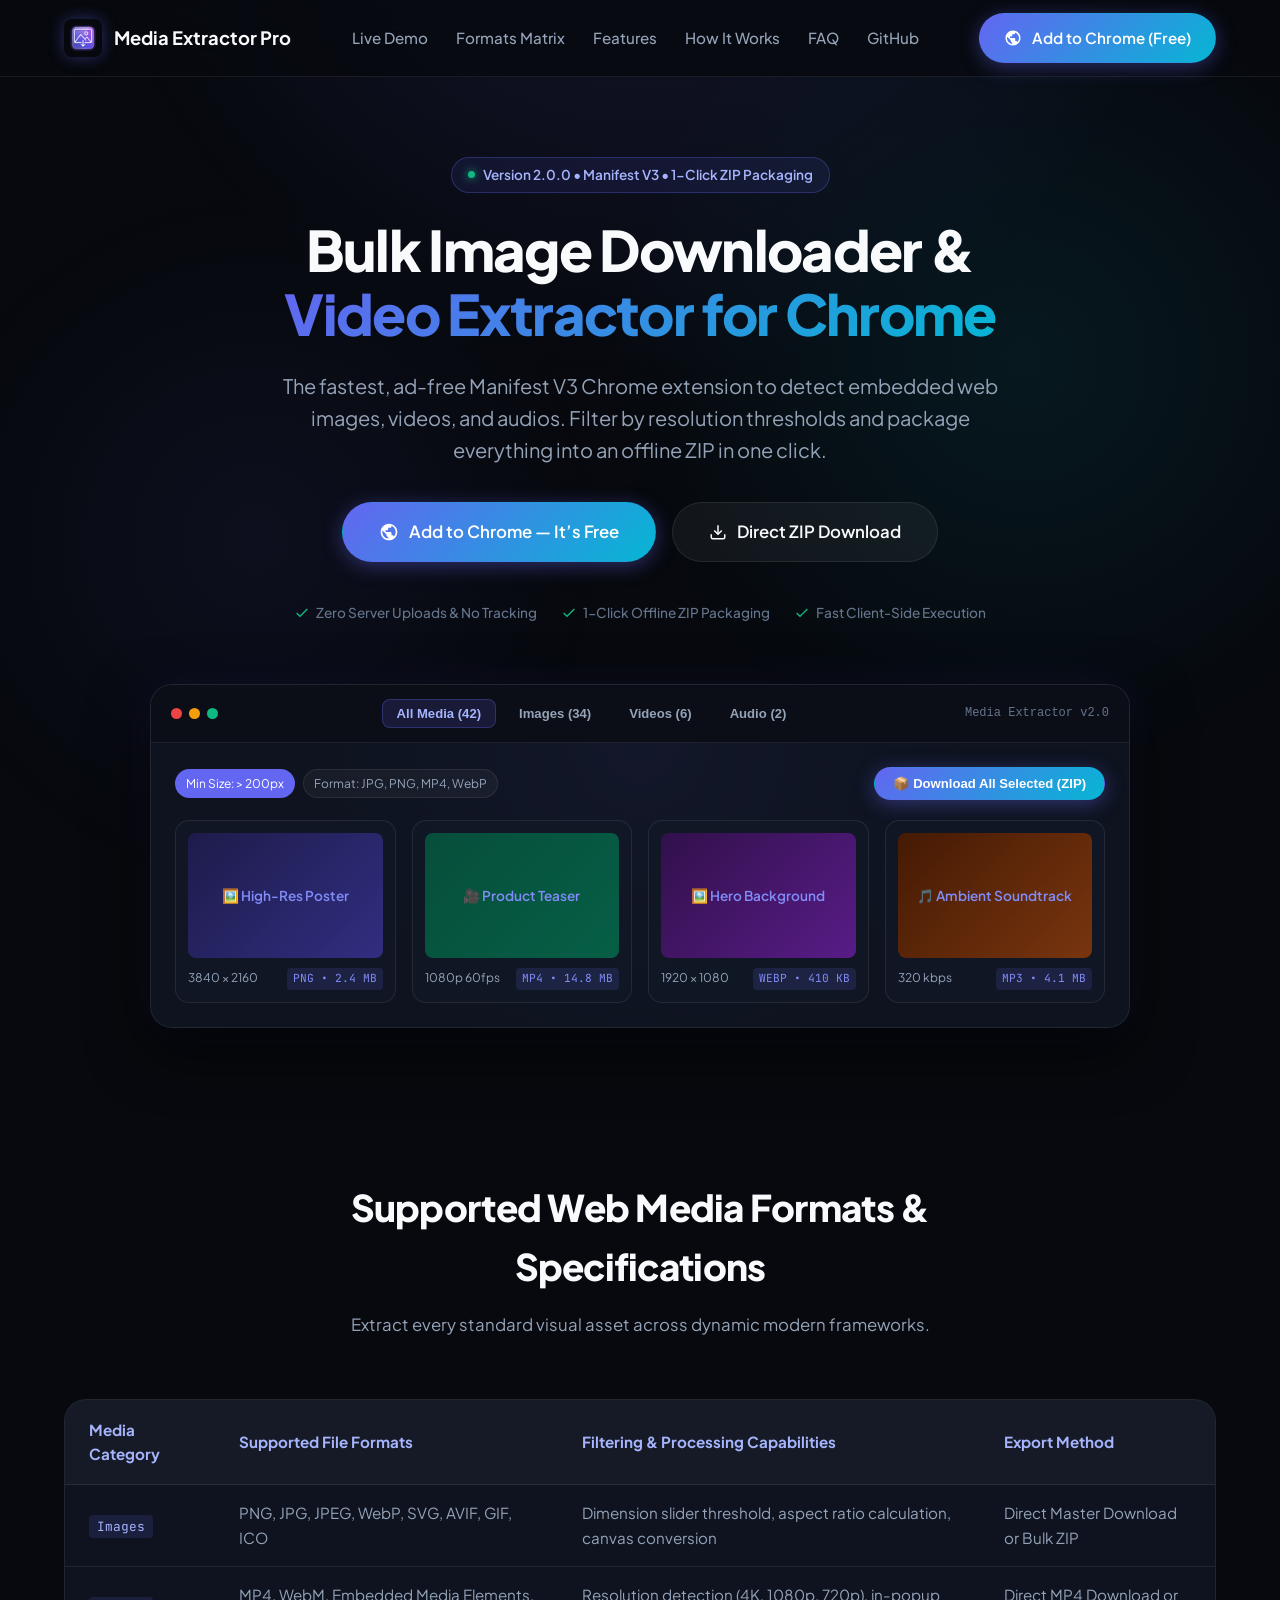
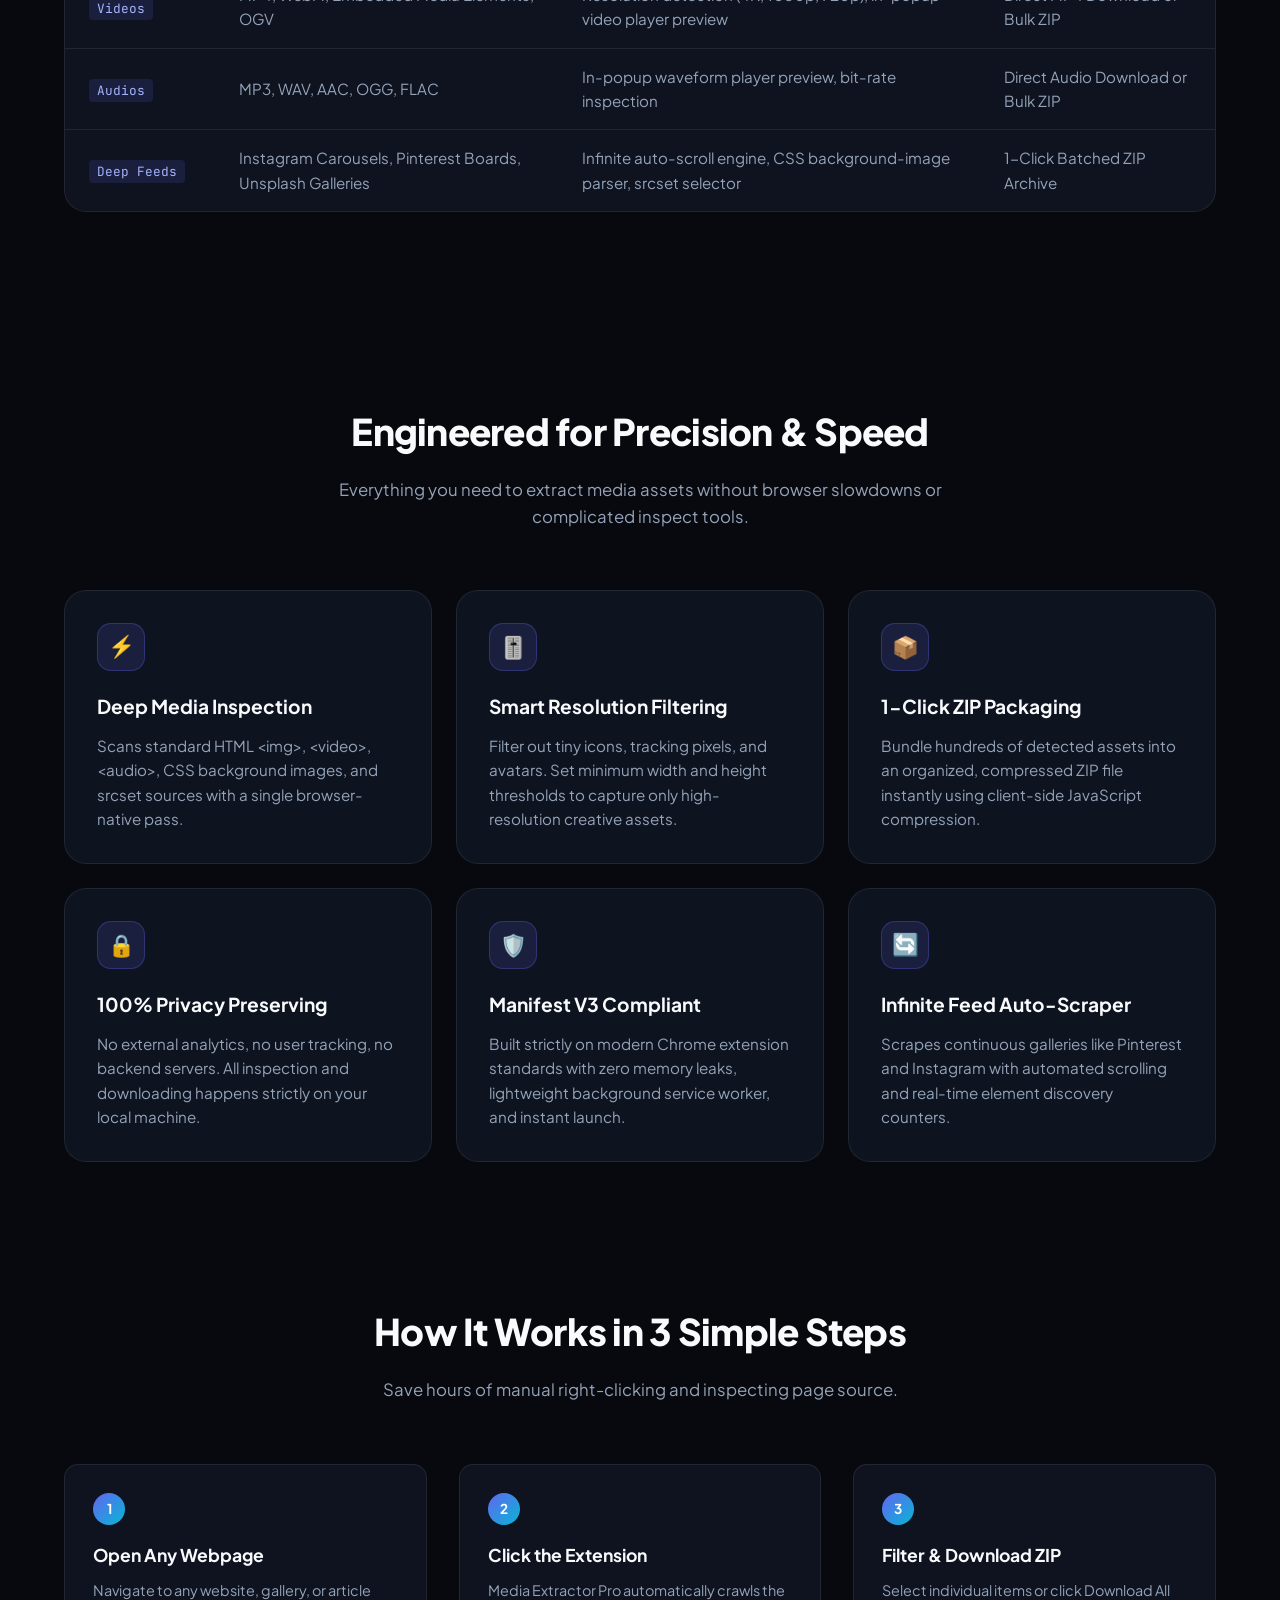
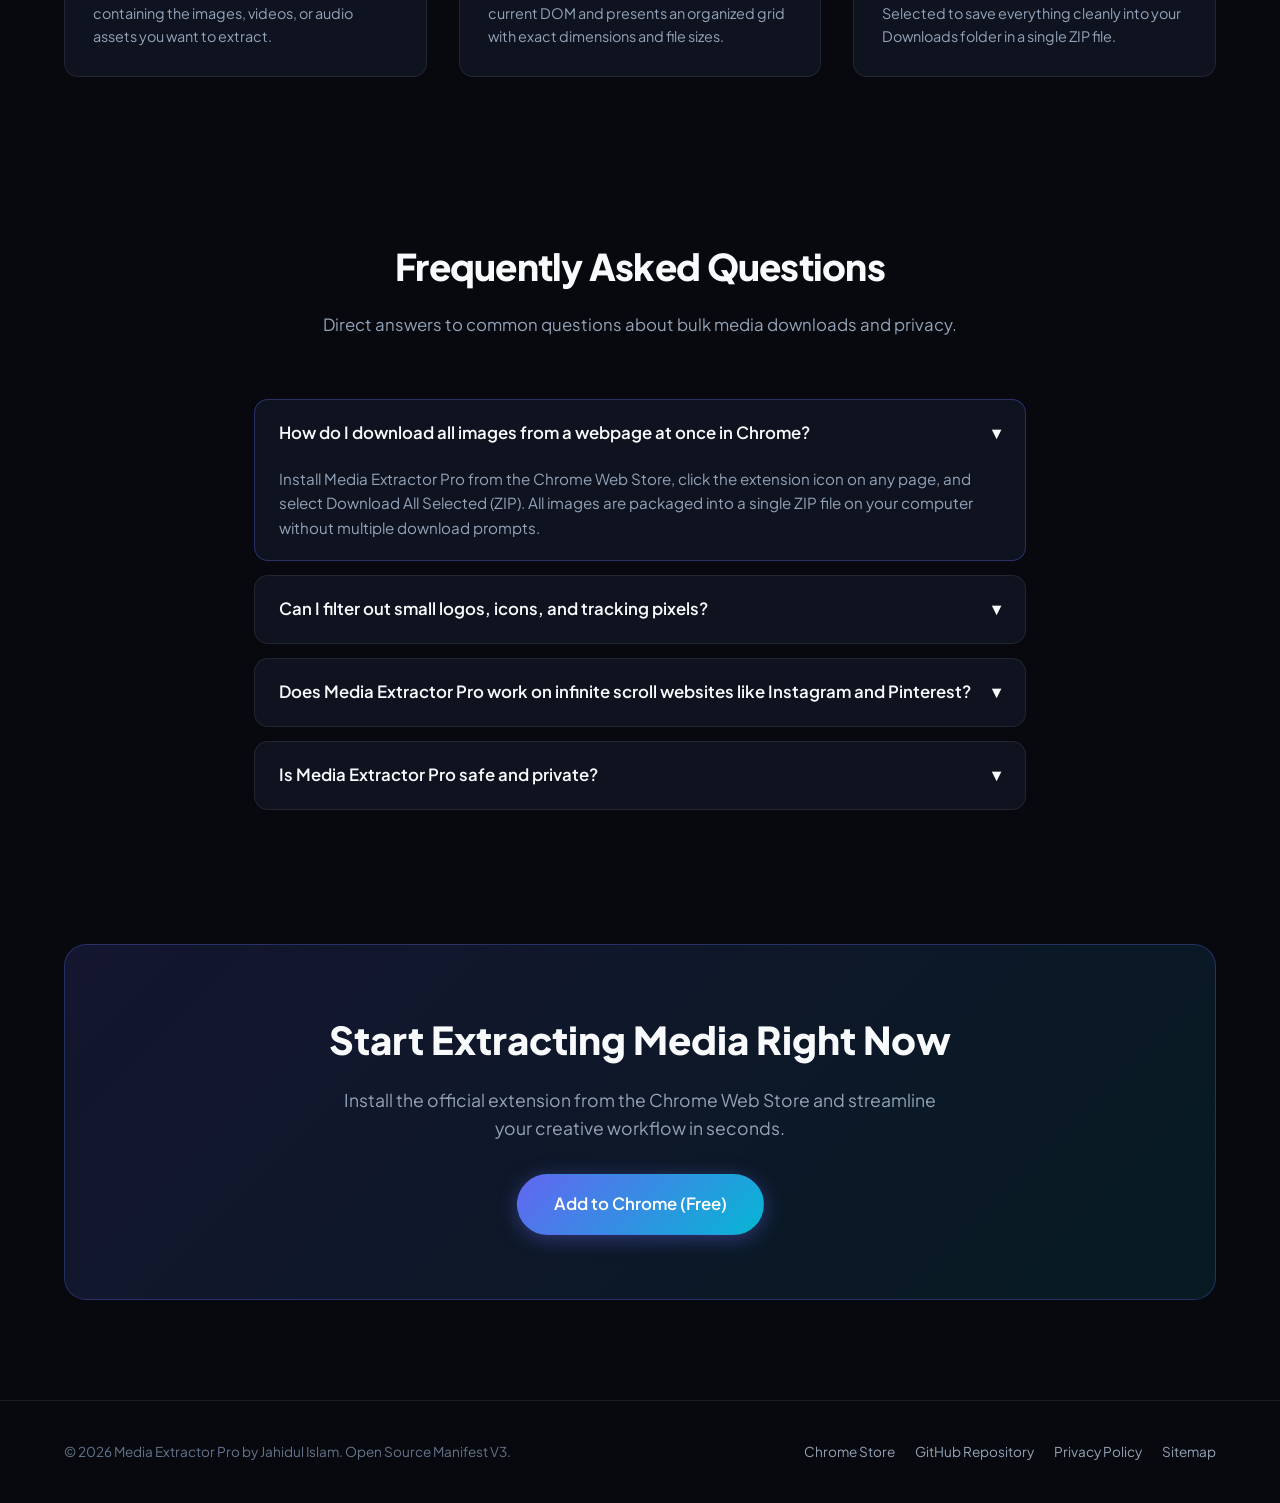
==== commit 70797aae: "seo: integrate Multi-Schema Graph (SoftwareApplication, HowTo, FAQPage, BreadcrumbList) & Formats Ma" ====
--- a/index.html
+++ b/index.html
@@ -1,98 +1,162 @@
 <!DOCTYPE html>
-<html lang="en">
+<html lang="en" prefix="og: https://ogp.me/ns#">
 <head>
-  <meta charset="UTF-8" />
-  <meta name="viewport" content="width=device-width, initial-scale=1.0" />
+  <meta charset="UTF-8">
+  <meta name="viewport" content="width=device-width, initial-scale=1.0">
   
-  <!-- Primary Meta Tags -->
-  <title>Media Extractor Pro — Extract, Filter & Batch Download Web Media</title>
-  <meta name="title" content="Media Extractor Pro — Extract, Filter & Batch Download Web Media" />
-  <meta name="description" content="High-performance Manifest V3 Chrome Extension to extract, preview, filter, and batch download images, videos, and audios from any website into a single ZIP file." />
-  <meta name="keywords" content="media extractor, image downloader, video downloader, audio extractor, chrome extension, manifest v3, batch downloader, webp to png converter, jszip" />
-  <meta name="author" content="Jahidul Islam" />
-  <meta name="robots" content="index, follow" />
-  <link rel="canonical" href="https://jahidulislamseo.github.io/media-extractor-pro/" />
-
-  <!-- Open Graph / Facebook -->
-  <meta property="og:type" content="website" />
-  <meta property="og:url" content="https://jahidulislamseo.github.io/media-extractor-pro/" />
-  <meta property="og:title" content="Media Extractor Pro — Chrome Extension (v2.0.0)" />
-  <meta property="og:description" content="Extract, preview, filter, and batch download images, videos, and audio tracks from any webpage instantly. Includes built-in offline ZIP archiving." />
-  <meta property="og:image" content="icons/icon128.png" />
-
-  <!-- Twitter -->
-  <meta property="twitter:card" content="summary_large_image" />
-  <meta property="twitter:url" content="https://jahidulislamseo.github.io/media-extractor-pro/" />
-  <meta property="twitter:title" content="Media Extractor Pro — Chrome Extension" />
-  <meta property="twitter:description" content="Extract and batch download web media with 1-click ZIP packaging, infinite auto-scroll scraper, and dynamic dimension filters." />
-  <meta property="twitter:image" content="icons/icon128.png" />
-
-  <!-- Favicon -->
-  <link rel="icon" type="image/png" href="icons/icon32.png" />
-
-  <!-- Google Fonts -->
-  <link rel="preconnect" href="https://fonts.googleapis.com" />
-  <link rel="preconnect" href="https://fonts.gstatic.com" crossorigin />
-  <link href="https://fonts.googleapis.com/css2?family=Plus+Jakarta+Sans:wght@400;500;600;700;800&family=Inter:wght@400;500;600;700&family=JetBrains+Mono:wght@400;500&display=swap" rel="stylesheet" />
-
-  <!-- Schema.org Structured Data -->
+  <title>Bulk Image Downloader & Video Extractor for Chrome | Media Extractor Pro</title>
+  <meta name="description" content="Free open-source Manifest V3 Chrome extension to extract, filter by resolution, and bulk download images, videos, and audio from any webpage into a 1-click ZIP archive.">
+  <meta name="keywords" content="bulk image downloader, image extractor chrome extension, download all images from webpage in zip, extract video from website, bulk media downloader, manifest v3 media extractor, media extractor pro">
+  <meta name="author" content="Jahidul Islam">
+  <meta name="robots" content="index, follow, max-snippet:-1, max-image-preview:large, max-video-preview:-1">
+  <link rel="canonical" href="https://jahidulislamseo.github.io/media-extractor-pro/">
+
+  <meta property="og:type" content="website">
+  <meta property="og:site_name" content="Media Extractor Pro">
+  <meta property="og:locale" content="en_US">
+  <meta property="og:url" content="https://jahidulislamseo.github.io/media-extractor-pro/">
+  <meta property="og:title" content="Bulk Image Downloader & Video Extractor for Chrome">
+  <meta property="og:description" content="Extract, filter by dimensions, and bulk download images, videos, and audio from any webpage in 1-click with ZIP packaging. 100% client-side privacy.">
+  <meta property="og:image" content="https://jahidulislamseo.github.io/media-extractor-pro/icons/icon128.png">
+  <meta property="og:image:width" content="128">
+  <meta property="og:image:height" content="128">
+  <meta property="og:image:alt" content="Media Extractor Pro Icon">
+
+  <meta name="twitter:card" content="summary_large_image">
+  <meta name="twitter:title" content="Bulk Image Downloader & Video Extractor — Chrome Extension">
+  <meta name="twitter:description" content="Extract, preview, and download standard HTML images, videos, and audios from web pages into an offline ZIP archive.">
+  <meta name="twitter:image" content="https://jahidulislamseo.github.io/media-extractor-pro/icons/icon128.png">
+
+  <link rel="icon" type="image/png" sizes="48x48" href="icons/icon48.png">
+  <link rel="icon" type="image/png" sizes="32x32" href="icons/icon32.png">
+  <link rel="icon" type="image/png" sizes="16x16" href="icons/icon16.png">
+  <link rel="apple-touch-icon" href="icons/icon128.png">
+
+  <link rel="preconnect" href="https://fonts.googleapis.com">
+  <link rel="preconnect" href="https://fonts.gstatic.com" crossorigin>
+  <link href="https://fonts.googleapis.com/css2?family=Plus+Jakarta+Sans:wght@400;500;600;700;800&family=JetBrains+Mono:wght@400;500;600&display=swap" rel="stylesheet">
+
   <script type="application/ld+json">
   {
     "@context": "https://schema.org",
     "@graph": [
       {
+        "@type": "WebSite",
+        "@id": "https://jahidulislamseo.github.io/media-extractor-pro/#website",
+        "url": "https://jahidulislamseo.github.io/media-extractor-pro/",
+        "name": "Media Extractor Pro",
+        "description": "Bulk Image Downloader and Video Extractor Chrome Extension",
+        "publisher": {
+          "@type": "Person",
+          "name": "Jahidul Islam"
+        }
+      },
+      {
         "@type": "SoftwareApplication",
+        "@id": "https://jahidulislamseo.github.io/media-extractor-pro/#software",
         "name": "Media Extractor Pro",
-        "operatingSystem": "Chromium, Google Chrome, Microsoft Edge, Brave",
-        "applicationCategory": "BrowserApplication",
+        "operatingSystem": "Google Chrome, Microsoft Edge, Brave, Opera",
+        "applicationCategory": "BrowserExtension",
         "applicationSubCategory": "Media Utility",
-        "softwareVersion": "2.0.0",
         "offers": {
           "@type": "Offer",
           "price": "0",
           "priceCurrency": "USD"
         },
-        "description": "High-performance Chrome Extension to extract, preview, filter, and batch download images, videos, and audios from any webpage.",
+        "description": "High-performance Manifest V3 browser extension to extract, filter, preview, and batch download images, videos, and audios from any webpage in one click with ZIP packaging.",
         "author": {
           "@type": "Person",
           "name": "Jahidul Islam"
         },
-        "downloadUrl": "https://github.com/jahidulislamseo/media-extractor-pro/releases/download/v2.0.0/media-extractor-pro-v2.0.0.zip"
+        "downloadUrl": "https://chromewebstore.google.com/detail/media-extractor-pro/edeandmopjnajlgijafaajopdbleoklj",
+        "softwareVersion": "2.0.0",
+        "fileSize": "95KB",
+        "featureList": [
+          "1-Click Bulk Download as ZIP (Offline JSZip integration)",
+          "Dynamic resolution slider (filter icons < 150px or keep > 1080p)",
+          "Deep media inspection for images, videos, audios, and CSS backgrounds",
+          "Infinite scroll auto-scraper for Pinterest and Instagram galleries",
+          "Offline canvas image format converter (WebP/AVIF to PNG/JPG)",
+          "Right-click context menu shortcuts",
+          "100% Client-Side Privacy with zero external telemetry"
+        ]
+      },
+      {
+        "@type": "HowTo",
+        "@id": "https://jahidulislamseo.github.io/media-extractor-pro/#howto",
+        "name": "How to Bulk Download All Images and Videos from a Webpage in a ZIP File",
+        "description": "Step-by-step tutorial to extract, filter, and batch download all media assets from any website using Media Extractor Pro.",
+        "step": [
+          {
+            "@type": "HowToStep",
+            "name": "Open the Webpage",
+            "text": "Navigate to the webpage or gallery containing the images, videos, or audio files you wish to download."
+          },
+          {
+            "@type": "HowToStep",
+            "name": "Open Media Extractor Pro",
+            "text": "Click the Media Extractor Pro icon in your Chrome toolbar. The extension scans the page DOM and displays all media assets with exact resolutions."
+          },
+          {
+            "@type": "HowToStep",
+            "name": "Filter and Download ZIP",
+            "text": "Set minimum resolution filters to exclude small thumbnails or tracking pixels, then click Download as ZIP to save all selected files at once."
+          }
+        ]
       },
       {
         "@type": "FAQPage",
+        "@id": "https://jahidulislamseo.github.io/media-extractor-pro/#faq",
         "mainEntity": [
           {
             "@type": "Question",
-            "name": "How does Media Extractor Pro batch download media?",
+            "name": "How do I download all images from a webpage at once in Chrome?",
             "acceptedAnswer": {
               "@type": "Answer",
-              "text": "Media Extractor Pro uses local JSZip 3.10.1 technology to bundle selected media directly inside your browser memory into a single archive, eliminating annoying individual file download prompts."
+              "text": "Install Media Extractor Pro from the Chrome Web Store, click the extension icon on any page, and select Download All Selected (ZIP). All images are packaged into a single ZIP file on your computer without multiple download prompts."
             }
           },
           {
             "@type": "Question",
-            "name": "Does Media Extractor Pro collect or transmit user data?",
+            "name": "Can I filter out small logos, icons, and tracking pixels?",
             "acceptedAnswer": {
               "@type": "Answer",
-              "text": "No. The extension operates completely client-side. It does not contain trackers, telemetry, or remote servers, adhering strictly to Google Chrome Manifest V3 security standards."
+              "text": "Yes. Media Extractor Pro includes an interactive dimension slider. You can set minimum width and height thresholds (e.g. > 200px or > 1080p) to automatically exclude small icons and keep only high-resolution photos and videos."
             }
           },
           {
             "@type": "Question",
-            "name": "Can I convert WebP and AVIF images to PNG or JPG?",
+            "name": "Does Media Extractor Pro work on infinite scroll websites like Instagram and Pinterest?",
             "acceptedAnswer": {
               "@type": "Answer",
-              "text": "Yes. Media Extractor Pro features an offline HTML5 Canvas conversion engine that transforms modern WebP and AVIF image formats into universally compatible PNG or JPG files on the fly."
+              "text": "Yes. Version 2.0 includes an Auto-Scroll and Deep Scraper engine that automatically scrolls dynamic feeds at customizable speeds to collect and parse all media elements."
             }
           },
           {
             "@type": "Question",
-            "name": "How do I install Media Extractor Pro from GitHub?",
+            "name": "Is Media Extractor Pro safe and private?",
             "acceptedAnswer": {
               "@type": "Answer",
-              "text": "Download the release ZIP, extract it on your computer, navigate to chrome://extensions, enable Developer mode, and click 'Load unpacked' to select the folder."
+              "text": "Yes, 100%. Media Extractor Pro is built under Google Manifest V3 standards. All scanning, canvas conversions, and ZIP packaging happen entirely client-side in your browser. No data or media URLs are ever sent to external servers."
             }
+          }
+        ]
+      },
+      {
+        "@type": "BreadcrumbList",
+        "@id": "https://jahidulislamseo.github.io/media-extractor-pro/#breadcrumb",
+        "itemListElement": [
+          {
+            "@type": "ListItem",
+            "position": 1,
+            "name": "Home",
+            "item": "https://jahidulislamseo.github.io/"
+          },
+          {
+            "@type": "ListItem",
+            "position": 2,
+            "name": "Media Extractor Pro",
+            "item": "https://jahidulislamseo.github.io/media-extractor-pro/"
           }
         ]
       }
@@ -101,207 +165,140 @@
   </script>
 
   <style>
-    /* ==========================================================
-       MEDIA EXTRACTOR PRO — DESIGN SYSTEM
-       Aesthetic: Sleek Dark Glassmorphism, Deep Indigo & Violet
-       ========================================================== */
     :root {
-      --bg-base: #07090e;
-      --bg-surface: #0e131f;
-      --bg-surface-elevated: #141b2d;
-      --bg-card: rgba(20, 27, 45, 0.7);
+      --bg-base: #07090E;
+      --bg-surface: #0E131F;
+      --bg-card: rgba(18, 24, 38, 0.75);
       --border-subtle: rgba(255, 255, 255, 0.08);
-      --border-focus: rgba(99, 102, 241, 0.4);
-      
-      --accent-primary: #6366f1;
-      --accent-hover: #4f46e5;
-      --accent-gradient: linear-gradient(135deg, #6366f1 0%, #a855f7 50%, #ec4899 100%);
-      --accent-glow: rgba(99, 102, 241, 0.25);
-      
-      --text-main: #f8fafc;
-      --text-muted: #94a3b8;
-      --text-dim: #64748b;
-      
-      --success: #10b981;
-      --warning: #f59e0b;
+      --border-highlight: rgba(99, 102, 241, 0.35);
+      --accent-primary: #6366F1;
+      --accent-secondary: #06B6D4;
+      --accent-gradient: linear-gradient(135deg, #6366F1 0%, #06B6D4 100%);
+      --text-main: #F8FAFC;
+      --text-muted: #94A3B8;
+      --text-faint: #64748B;
       --radius-sm: 8px;
       --radius-md: 14px;
-      --radius-lg: 20px;
+      --radius-lg: 22px;
       --radius-full: 9999px;
-      
-      --shadow-sm: 0 4px 12px rgba(0, 0, 0, 0.2);
-      --shadow-glow: 0 0 40px rgba(99, 102, 241, 0.2);
-      --transition: all 0.25s cubic-bezier(0.16, 1, 0.3, 1);
-    }
-
-    *, *::before, *::after {
-      box-sizing: border-box;
-      margin: 0;
-      padding: 0;
-    }
-
-    html {
-      scroll-behavior: smooth;
-      font-size: 16px;
-    }
+    }
+
+    * { box-sizing: border-box; margin: 0; padding: 0; }
 
     body {
+      font-family: "Plus Jakarta Sans", -apple-system, BlinkMacSystemFont, sans-serif;
       background-color: var(--bg-base);
       color: var(--text-main);
-      font-family: 'Inter', -apple-system, BlinkMacSystemFont, sans-serif;
       line-height: 1.6;
       overflow-x: hidden;
-      min-height: 100vh;
-      background-image: 
-        radial-gradient(ellipse 80% 50% at 50% -20%, rgba(99, 102, 241, 0.18), transparent 70%),
-        radial-gradient(ellipse 60% 40% at 85% 60%, rgba(168, 85, 247, 0.1), transparent 60%),
-        radial-gradient(ellipse 50% 50% at 15% 40%, rgba(59, 130, 246, 0.08), transparent 50%);
-      background-attachment: fixed;
-    }
-
-    h1, h2, h3, h4, .brand-title {
-      font-family: 'Plus Jakarta Sans', sans-serif;
-      font-weight: 700;
-      line-height: 1.2;
-      letter-spacing: -0.02em;
-    }
-
-    a {
-      color: inherit;
-      text-decoration: none;
-      transition: var(--transition);
-    }
-
-    button {
-      font-family: inherit;
-      cursor: pointer;
-      border: none;
-      background: none;
-      transition: var(--transition);
+      -webkit-font-smoothing: antialiased;
+    }
+
+    .ambient-glow {
+      position: fixed;
+      top: 0;
+      left: 50%;
+      transform: translateX(-50%);
+      width: 100vw;
+      height: 100vh;
+      max-width: 1440px;
+      pointer-events: none;
+      z-index: 0;
+      background: 
+        radial-gradient(circle 800px at 50% -20%, rgba(99, 102, 241, 0.16), transparent 70%),
+        radial-gradient(circle 600px at 80% 40%, rgba(6, 182, 212, 0.09), transparent 70%),
+        radial-gradient(circle 500px at 20% 60%, rgba(99, 102, 241, 0.07), transparent 70%);
     }
 
     .container {
+      width: 100%;
       max-width: 1200px;
       margin: 0 auto;
       padding: 0 24px;
-    }
-
-    /* ── Header & Navigation ─────────────────── */
-    .navbar {
+      position: relative;
+      z-index: 1;
+    }
+
+    nav {
       position: sticky;
       top: 0;
       z-index: 100;
-      backdrop-filter: blur(16px);
-      -webkit-backdrop-filter: blur(16px);
-      background: rgba(7, 9, 14, 0.75);
+      backdrop-filter: blur(20px);
+      -webkit-backdrop-filter: blur(20px);
+      background: rgba(7, 9, 14, 0.8);
       border-bottom: 1px solid var(--border-subtle);
-      transition: var(--transition);
     }
 
     .nav-inner {
       display: flex;
       align-items: center;
       justify-content: space-between;
-      height: 72px;
+      height: 76px;
     }
 
     .brand {
       display: flex;
       align-items: center;
       gap: 12px;
-    }
-
-    .brand-logo {
-      width: 40px;
-      height: 40px;
+      text-decoration: none;
+      color: var(--text-main);
+      font-weight: 700;
+      font-size: 1.15rem;
+    }
+
+    .brand-icon {
+      width: 38px;
+      height: 38px;
       border-radius: var(--radius-sm);
-      display: grid;
-      place-items: center;
-      background: rgba(99, 102, 241, 0.15);
-      border: 1px solid rgba(99, 102, 241, 0.3);
-      box-shadow: 0 0 16px rgba(99, 102, 241, 0.3);
-    }
-
-    .brand-logo img {
-      width: 28px;
-      height: 28px;
-      display: block;
-    }
-
-    .brand-name {
-      font-size: 1.15rem;
-      font-weight: 800;
-      color: var(--text-main);
-      display: flex;
-      align-items: center;
-      gap: 8px;
-    }
-
-    .badge-pro {
-      font-size: 0.65rem;
-      font-weight: 800;
-      text-transform: uppercase;
-      letter-spacing: 0.08em;
-      padding: 3px 7px;
-      border-radius: var(--radius-full);
-      background: linear-gradient(135deg, #6366f1, #a855f7);
-      color: #fff;
+      box-shadow: 0 0 16px rgba(99, 102, 241, 0.4);
     }
 
     .nav-links {
       display: flex;
       align-items: center;
       gap: 28px;
-      list-style: none;
     }
 
     .nav-link {
-      font-size: 0.92rem;
+      color: var(--text-muted);
+      text-decoration: none;
+      font-size: 0.95rem;
       font-weight: 500;
-      color: var(--text-muted);
-    }
-
-    .nav-link:hover {
-      color: var(--text-main);
-    }
-
-    .nav-actions {
-      display: flex;
-      align-items: center;
-      gap: 12px;
-    }
-
-    /* ── Buttons ──────────────────────────────── */
+      transition: color 0.2s;
+    }
+
+    .nav-link:hover { color: var(--text-main); }
+
     .btn {
       display: inline-flex;
       align-items: center;
       justify-content: center;
       gap: 10px;
-      padding: 10px 20px;
-      font-size: 0.92rem;
+      padding: 12px 24px;
+      border-radius: var(--radius-full);
+      font-size: 0.95rem;
       font-weight: 600;
-      border-radius: var(--radius-md);
-      transition: var(--transition);
-      white-space: nowrap;
+      text-decoration: none;
+      transition: all 0.25s cubic-bezier(0.16, 1, 0.3, 1);
+      cursor: pointer;
+      border: 1px solid transparent;
     }
 
     .btn-primary {
       background: var(--accent-gradient);
-      color: #fff;
-      box-shadow: 0 4px 20px rgba(99, 102, 241, 0.35);
-      border: 1px solid rgba(255, 255, 255, 0.2);
+      color: #FFFFFF;
+      box-shadow: 0 4px 20px rgba(99, 102, 241, 0.4);
     }
 
     .btn-primary:hover {
       transform: translateY(-2px);
-      box-shadow: 0 6px 28px rgba(99, 102, 241, 0.5);
+      box-shadow: 0 8px 30px rgba(99, 102, 241, 0.6);
     }
 
     .btn-secondary {
       background: rgba(255, 255, 255, 0.05);
       color: var(--text-main);
       border: 1px solid var(--border-subtle);
-      backdrop-filter: blur(10px);
     }
 
     .btn-secondary:hover {
@@ -311,322 +308,257 @@
     }
 
     .btn-lg {
-      padding: 14px 28px;
-      font-size: 1.02rem;
-      border-radius: var(--radius-md);
-    }
-
-    /* ── Hero Section ────────────────────────── */
+      padding: 16px 36px;
+      font-size: 1.05rem;
+    }
+
     .hero {
       padding: 80px 0 60px;
       text-align: center;
-      position: relative;
-    }
-
-    .pill-announcement {
+    }
+
+    .hero-badge {
       display: inline-flex;
       align-items: center;
       gap: 8px;
+      padding: 6px 16px;
+      background: rgba(99, 102, 241, 0.1);
+      border: 1px solid rgba(99, 102, 241, 0.3);
+      border-radius: var(--radius-full);
+      color: #A5B4FC;
+      font-size: 0.85rem;
+      font-weight: 600;
+      margin-bottom: 24px;
+    }
+
+    .badge-dot {
+      width: 7px;
+      height: 7px;
+      background: #10B981;
+      border-radius: 50%;
+      box-shadow: 0 0 8px #10B981;
+    }
+
+    .hero-title {
+      font-size: 3.5rem;
+      font-weight: 800;
+      line-height: 1.15;
+      letter-spacing: -0.03em;
+      margin-bottom: 24px;
+      max-width: 920px;
+      margin-left: auto;
+      margin-right: auto;
+    }
+
+    .gradient-text {
+      background: var(--accent-gradient);
+      -webkit-background-clip: text;
+      -webkit-text-fill-color: transparent;
+    }
+
+    .hero-sub {
+      font-size: 1.25rem;
+      color: var(--text-muted);
+      max-width: 720px;
+      margin: 0 auto 36px;
+      font-weight: 400;
+    }
+
+    .hero-cta {
+      display: flex;
+      align-items: center;
+      justify-content: center;
+      gap: 16px;
+      flex-wrap: wrap;
+      margin-bottom: 40px;
+    }
+
+    .trust-row {
+      display: flex;
+      align-items: center;
+      justify-content: center;
+      gap: 24px;
+      color: var(--text-faint);
+      font-size: 0.85rem;
+      font-weight: 500;
+      flex-wrap: wrap;
+    }
+
+    .trust-item {
+      display: flex;
+      align-items: center;
+      gap: 6px;
+    }
+
+    .mockup-wrap {
+      margin: 60px auto 0;
+      max-width: 980px;
+      background: var(--bg-surface);
+      border-radius: var(--radius-lg);
+      border: 1px solid var(--border-subtle);
+      box-shadow: 0 20px 60px rgba(0, 0, 0, 0.7), 0 0 40px rgba(99, 102, 241, 0.1);
+      overflow: hidden;
+      text-align: left;
+    }
+
+    .mockup-header {
+      background: #0B0E17;
+      padding: 14px 20px;
+      display: flex;
+      align-items: center;
+      justify-content: space-between;
+      border-bottom: 1px solid var(--border-subtle);
+    }
+
+    .window-dots { display: flex; gap: 7px; }
+    .window-dot { width: 11px; height: 11px; border-radius: 50%; }
+    .dot-red { background: #EF4444; }
+    .dot-yellow { background: #F59E0B; }
+    .dot-green { background: #10B981; }
+
+    .mockup-tabs { display: flex; gap: 8px; }
+
+    .tab-btn {
       padding: 6px 14px;
-      border-radius: var(--radius-full);
-      background: rgba(99, 102, 241, 0.1);
-      border: 1px solid rgba(99, 102, 241, 0.25);
-      color: #c7d2fe;
+      background: transparent;
+      border: 1px solid transparent;
+      color: var(--text-muted);
+      border-radius: var(--radius-sm);
       font-size: 0.82rem;
       font-weight: 600;
-      margin-bottom: 24px;
-      box-shadow: 0 0 20px rgba(99, 102, 241, 0.15);
-    }
-
-    .pill-dot {
-      width: 7px;
-      height: 7px;
-      background: #10b981;
-      border-radius: 50%;
-      box-shadow: 0 0 8px #10b981;
-    }
-
-    .hero-title {
-      font-size: clamp(2.4rem, 5.5vw, 4.2rem);
-      font-weight: 800;
-      margin-bottom: 22px;
-      max-width: 900px;
-      margin-left: auto;
-      margin-right: auto;
-      letter-spacing: -0.03em;
-    }
-
-    .gradient-text {
-      background: linear-gradient(135deg, #818cf8 0%, #c084fc 50%, #f472b6 100%);
-      -webkit-background-clip: text;
-      -webkit-text-fill-color: transparent;
-    }
-
-    .hero-subtitle {
-      font-size: clamp(1.05rem, 2vw, 1.25rem);
-      color: var(--text-muted);
-      max-width: 680px;
-      margin: 0 auto 36px;
-      font-weight: 400;
-    }
-
-    .hero-cta {
-      display: flex;
+      cursor: pointer;
+      transition: all 0.2s;
+    }
+
+    .tab-btn.active {
+      background: rgba(99, 102, 241, 0.15);
+      border-color: rgba(99, 102, 241, 0.3);
+      color: #A5B4FC;
+    }
+
+    .mockup-body {
+      padding: 24px;
+      background: radial-gradient(circle at 50% 0%, rgba(99, 102, 241, 0.05), transparent 60%);
+    }
+
+    .mockup-controls {
+      display: flex;
+      justify-content: space-between;
+      align-items: center;
+      margin-bottom: 20px;
       flex-wrap: wrap;
-      align-items: center;
-      justify-content: center;
-      gap: 16px;
-      margin-bottom: 36px;
-    }
-
-    .hero-stats {
-      display: flex;
-      align-items: center;
-      justify-content: center;
-      gap: 32px;
-      margin-bottom: 60px;
-      flex-wrap: wrap;
-    }
-
-    .stat-item {
-      display: flex;
-      align-items: center;
-      gap: 10px;
-      color: var(--text-muted);
-      font-size: 0.88rem;
-    }
-
-    .stat-icon {
-      color: var(--accent-primary);
-    }
-
-    /* ── Live Mockup Interactive Showcase ───── */
-    .mockup-wrapper {
-      max-width: 880px;
-      margin: 0 auto;
-      position: relative;
-      border-radius: var(--radius-lg);
-      padding: 12px;
-      background: linear-gradient(180deg, rgba(99, 102, 241, 0.3) 0%, rgba(20, 27, 45, 0.4) 100%);
-      box-shadow: 0 20px 60px -10px rgba(0, 0, 0, 0.7), var(--shadow-glow);
-    }
-
-    .mockup-inner {
-      background: #0f172a;
-      border-radius: var(--radius-md);
-      overflow: hidden;
-      border: 1px solid rgba(255, 255, 255, 0.1);
-    }
-
-    .mockup-topbar {
-      display: flex;
-      align-items: center;
-      justify-content: space-between;
-      padding: 12px 20px;
-      background: #0b1120;
-      border-bottom: 1px solid var(--border-subtle);
-    }
-
-    .mockup-dots {
-      display: flex;
-      gap: 6px;
-    }
-
-    .mockup-dot {
-      width: 10px;
-      height: 10px;
-      border-radius: 50%;
-      background: #334155;
-    }
-    .mockup-dot.red { background: #ef4444; }
-    .mockup-dot.yellow { background: #f59e0b; }
-    .mockup-dot.green { background: #10b981; }
-
-    .mockup-address {
-      font-family: 'JetBrains Mono', monospace;
-      font-size: 0.78rem;
-      background: rgba(255, 255, 255, 0.05);
-      padding: 4px 16px;
-      border-radius: var(--radius-sm);
-      color: var(--text-muted);
-      border: 1px solid var(--border-subtle);
-    }
-
-    /* Mock Extension Popup */
-    .mock-popup {
-      background: #0d1322;
-      padding: 24px;
-      text-align: left;
-    }
-
-    .mock-header {
-      display: flex;
-      align-items: center;
-      justify-content: space-between;
-      margin-bottom: 20px;
-      padding-bottom: 16px;
-      border-bottom: 1px solid var(--border-subtle);
-    }
-
-    .mock-brand {
-      display: flex;
-      align-items: center;
-      gap: 10px;
-    }
-
-    .mock-badge {
-      background: rgba(99, 102, 241, 0.18);
-      color: #818cf8;
-      font-size: 0.75rem;
-      font-weight: 700;
+      gap: 12px;
+    }
+
+    .filter-pills { display: flex; gap: 8px; }
+
+    .pill {
       padding: 4px 10px;
       border-radius: var(--radius-full);
-      border: 1px solid rgba(99, 102, 241, 0.3);
-    }
-
-    .mock-tabs {
-      display: flex;
-      gap: 8px;
-      background: rgba(0, 0, 0, 0.3);
-      padding: 4px;
+      background: rgba(255, 255, 255, 0.04);
+      border: 1px solid var(--border-subtle);
+      font-size: 0.75rem;
+      color: var(--text-muted);
+    }
+
+    .pill.active {
+      background: var(--accent-primary);
+      color: #FFF;
+      border-color: transparent;
+    }
+
+    .mockup-grid {
+      display: grid;
+      grid-template-columns: repeat(auto-fill, minmax(210px, 1fr));
+      gap: 16px;
+    }
+
+    .media-card {
+      background: var(--bg-card);
+      border: 1px solid var(--border-subtle);
+      border-radius: var(--radius-md);
+      padding: 12px;
+      transition: transform 0.2s, border-color 0.2s;
+    }
+
+    .media-card:hover {
+      transform: translateY(-4px);
+      border-color: var(--border-highlight);
+    }
+
+    .media-preview-box {
+      width: 100%;
+      height: 125px;
       border-radius: var(--radius-sm);
-      margin-bottom: 20px;
+      background: #182030;
+      display: flex;
+      align-items: center;
+      justify-content: center;
+      color: #818CF8;
+      margin-bottom: 10px;
+      font-weight: 600;
+      font-size: 0.85rem;
+    }
+
+    .media-meta {
+      display: flex;
+      justify-content: space-between;
+      font-size: 0.75rem;
+      color: var(--text-muted);
+    }
+
+    .badge-type {
+      font-family: "JetBrains Mono", monospace;
+      font-size: 0.7rem;
+      padding: 2px 6px;
+      background: rgba(99, 102, 241, 0.15);
+      color: #818CF8;
+      border-radius: 4px;
+    }
+
+    .matrix-section { padding: 90px 0; }
+
+    .matrix-table-wrap {
+      background: var(--bg-surface);
       border: 1px solid var(--border-subtle);
-    }
-
-    .mock-tab {
-      flex: 1;
-      text-align: center;
-      padding: 8px 12px;
-      font-size: 0.85rem;
-      font-weight: 600;
+      border-radius: var(--radius-lg);
+      overflow-x: auto;
+      margin-top: 40px;
+    }
+
+    .matrix-table {
+      width: 100%;
+      border-collapse: collapse;
+      text-align: left;
+      font-size: 0.95rem;
+    }
+
+    .matrix-table th {
+      background: rgba(255, 255, 255, 0.03);
+      padding: 18px 24px;
+      font-weight: 700;
+      border-bottom: 1px solid var(--border-subtle);
+      color: #A5B4FC;
+    }
+
+    .matrix-table td {
+      padding: 16px 24px;
+      border-bottom: 1px solid var(--border-subtle);
       color: var(--text-muted);
-      border-radius: 6px;
-      cursor: pointer;
-    }
-
-    .mock-tab.active {
-      background: var(--accent-primary);
-      color: #fff;
-      box-shadow: 0 2px 8px rgba(99, 102, 241, 0.4);
-    }
-
-    .mock-controls {
-      display: flex;
-      flex-wrap: wrap;
-      align-items: center;
-      justify-content: space-between;
-      gap: 12px;
-      margin-bottom: 18px;
-      font-size: 0.82rem;
-      color: var(--text-muted);
-    }
-
-    .mock-slider-group {
-      display: flex;
-      align-items: center;
-      gap: 10px;
-    }
-
-    .mock-slider {
-      accent-color: var(--accent-primary);
-      cursor: pointer;
-    }
-
-    .mock-grid {
-      display: grid;
-      grid-template-columns: repeat(auto-fill, minmax(130px, 1fr));
-      gap: 12px;
-      margin-bottom: 20px;
-      max-height: 260px;
-      overflow-y: auto;
-      padding-right: 4px;
-    }
-
-    .mock-card {
-      background: rgba(255, 255, 255, 0.03);
-      border: 1px solid var(--border-subtle);
-      border-radius: var(--radius-sm);
-      overflow: hidden;
-      position: relative;
-      cursor: pointer;
-      transition: var(--transition);
-    }
-
-    .mock-card:hover, .mock-card.selected {
-      border-color: var(--accent-primary);
-      background: rgba(99, 102, 241, 0.08);
-    }
-
-    .mock-card-img {
-      height: 90px;
-      width: 100%;
-      object-fit: cover;
-      display: block;
-      background: #1e293b;
-    }
-
-    .mock-card-meta {
-      padding: 8px;
-      font-size: 0.72rem;
-      display: flex;
-      justify-content: space-between;
-      align-items: center;
-    }
-
-    .mock-pill {
-      background: rgba(255, 255, 255, 0.1);
-      padding: 2px 5px;
+    }
+
+    .matrix-table tr:last-child td { border-bottom: none; }
+
+    .badge-format {
+      font-family: "JetBrains Mono", monospace;
+      padding: 3px 8px;
       border-radius: 4px;
-      font-family: 'JetBrains Mono', monospace;
-      font-size: 0.65rem;
-    }
-
-    .mock-check {
-      width: 16px;
-      height: 16px;
-      border-radius: 4px;
-      border: 1.5px solid var(--text-dim);
-      display: grid;
-      place-items: center;
-    }
-
-    .mock-card.selected .mock-check {
-      background: var(--accent-primary);
-      border-color: var(--accent-primary);
-    }
-
-    .mock-footer {
-      display: flex;
-      align-items: center;
-      justify-content: space-between;
-      padding-top: 16px;
-      border-top: 1px solid var(--border-subtle);
-      flex-wrap: wrap;
-      gap: 12px;
-    }
-
-    .mock-zip-btn {
-      background: #10b981;
-      color: #fff;
-      font-weight: 600;
-      padding: 8px 16px;
-      border-radius: var(--radius-sm);
-      font-size: 0.85rem;
-      display: flex;
-      align-items: center;
-      gap: 6px;
-    }
-
-    .mock-zip-btn:hover {
-      background: #059669;
-    }
-
-    /* ── Features Grid ───────────────────────── */
-    .section {
-      padding: 90px 0;
-      position: relative;
-    }
+      font-size: 0.8rem;
+      background: rgba(99, 102, 241, 0.15);
+      color: #A5B4FC;
+    }
+
+    .features-section { padding: 100px 0 80px; }
 
     .section-header {
       text-align: center;
@@ -634,29 +566,21 @@
       margin: 0 auto 60px;
     }
 
-    .section-tag {
-      color: var(--accent-primary);
-      font-size: 0.85rem;
-      font-weight: 700;
-      text-transform: uppercase;
-      letter-spacing: 0.1em;
-      margin-bottom: 12px;
-      display: block;
-    }
-
     .section-title {
-      font-size: clamp(2rem, 3.5vw, 2.8rem);
+      font-size: 2.3rem;
+      font-weight: 800;
+      letter-spacing: -0.02em;
       margin-bottom: 16px;
     }
 
-    .section-desc {
+    .section-sub {
       color: var(--text-muted);
       font-size: 1.05rem;
     }
 
-    .features-grid {
+    .grid-3 {
       display: grid;
-      grid-template-columns: repeat(auto-fit, minmax(320px, 1fr));
+      grid-template-columns: repeat(3, 1fr);
       gap: 24px;
     }
 
@@ -665,794 +589,500 @@
       border: 1px solid var(--border-subtle);
       border-radius: var(--radius-lg);
       padding: 32px;
-      position: relative;
-      overflow: hidden;
-      backdrop-filter: blur(12px);
-      transition: var(--transition);
+      backdrop-filter: blur(16px);
+      transition: all 0.3s cubic-bezier(0.16, 1, 0.3, 1);
     }
 
     .feature-card:hover {
+      border-color: var(--border-highlight);
       transform: translateY(-4px);
-      border-color: var(--border-focus);
-      box-shadow: 0 16px 36px rgba(0, 0, 0, 0.4), 0 0 20px rgba(99, 102, 241, 0.15);
-    }
-
-    .feature-icon-wrap {
-      width: 52px;
-      height: 52px;
+      box-shadow: 0 16px 36px rgba(0, 0, 0, 0.4);
+    }
+
+    .feature-icon {
+      width: 48px;
+      height: 48px;
       border-radius: var(--radius-md);
-      background: rgba(99, 102, 241, 0.12);
-      border: 1px solid rgba(99, 102, 241, 0.25);
-      display: grid;
-      place-items: center;
-      margin-bottom: 22px;
-      color: var(--accent-primary);
-    }
-
-    .feature-title {
-      font-size: 1.25rem;
+      background: rgba(99, 102, 241, 0.15);
+      border: 1px solid rgba(99, 102, 241, 0.3);
+      display: flex;
+      align-items: center;
+      justify-content: center;
+      color: #818CF8;
+      font-size: 1.35rem;
+      margin-bottom: 20px;
+    }
+
+    .feature-card h3 {
+      font-size: 1.2rem;
+      font-weight: 700;
       margin-bottom: 12px;
-      color: var(--text-main);
-    }
-
-    .feature-text {
+    }
+
+    .feature-card p {
       color: var(--text-muted);
       font-size: 0.95rem;
       line-height: 1.6;
     }
 
-    /* ── How to Install Steps ────────────────── */
-    .install-box {
+    .steps-section { padding: 60px 0 100px; }
+
+    .step-list {
+      display: grid;
+      grid-template-columns: repeat(3, 1fr);
+      gap: 32px;
+    }
+
+    .step-card {
       background: var(--bg-surface);
       border: 1px solid var(--border-subtle);
-      border-radius: var(--radius-lg);
-      padding: 40px;
-      max-width: 900px;
-      margin: 0 auto;
-    }
-
-    .steps-nav {
-      display: flex;
-      gap: 12px;
-      border-bottom: 1px solid var(--border-subtle);
-      padding-bottom: 20px;
-      margin-bottom: 30px;
-    }
-
-    .step-tab {
-      padding: 10px 20px;
-      border-radius: var(--radius-sm);
-      font-weight: 600;
-      color: var(--text-muted);
-      font-size: 0.95rem;
-      cursor: pointer;
-    }
-
-    .step-tab.active {
-      background: rgba(99, 102, 241, 0.15);
-      color: var(--accent-primary);
-      border: 1px solid rgba(99, 102, 241, 0.3);
-    }
-
-    .step-list {
-      display: flex;
-      flex-direction: column;
-      gap: 20px;
-    }
-
-    .step-item {
-      display: flex;
-      gap: 20px;
-      align-items: flex-start;
-    }
-
-    .step-number {
-      width: 36px;
-      height: 36px;
+      border-radius: var(--radius-md);
+      padding: 28px;
+    }
+
+    .step-num {
+      width: 32px;
+      height: 32px;
       border-radius: 50%;
       background: var(--accent-gradient);
-      color: #fff;
-      display: grid;
-      place-items: center;
+      color: #FFF;
+      display: flex;
+      align-items: center;
+      justify-content: center;
       font-weight: 700;
+      font-size: 0.85rem;
+      margin-bottom: 16px;
+    }
+
+    .step-card h4 {
+      font-size: 1.1rem;
+      font-weight: 700;
+      margin-bottom: 10px;
+    }
+
+    .step-card p {
+      color: var(--text-muted);
       font-size: 0.9rem;
-      flex-shrink: 0;
-    }
-
-    .step-content h4 {
-      font-size: 1.05rem;
-      margin-bottom: 4px;
-      color: var(--text-main);
-    }
-
-    .step-content p {
-      font-size: 0.92rem;
-      color: var(--text-muted);
-    }
-
-    .code-snippet {
-      font-family: 'JetBrains Mono', monospace;
-      background: rgba(0, 0, 0, 0.4);
-      padding: 3px 8px;
-      border-radius: 4px;
-      font-size: 0.85rem;
-      color: #a5b4fc;
-      border: 1px solid var(--border-subtle);
-    }
-
-    /* ── Security & Privacy Banner ───────────── */
-    .privacy-banner {
-      background: linear-gradient(135deg, rgba(16, 185, 129, 0.08) 0%, rgba(99, 102, 241, 0.08) 100%);
-      border: 1px solid rgba(16, 185, 129, 0.25);
-      border-radius: var(--radius-lg);
-      padding: 36px;
-      display: flex;
-      align-items: center;
-      gap: 24px;
-      max-width: 900px;
-      margin: 40px auto 0;
-    }
-
-    .privacy-icon {
-      width: 60px;
-      height: 60px;
-      border-radius: 50%;
-      background: rgba(16, 185, 129, 0.15);
-      display: grid;
-      place-items: center;
-      color: #10b981;
-      flex-shrink: 0;
-    }
-
-    .privacy-text h3 {
-      font-size: 1.25rem;
-      margin-bottom: 6px;
-      color: #ecfdf5;
-    }
-
-    .privacy-text p {
-      font-size: 0.92rem;
-      color: var(--text-muted);
-    }
-
-    /* ── FAQ Section ─────────────────────────── */
-    .faq-list {
-      max-width: 800px;
+    }
+
+    .faq-section {
+      padding: 60px 0 120px;
+      max-width: 820px;
       margin: 0 auto;
-      display: flex;
-      flex-direction: column;
-      gap: 14px;
     }
 
     .faq-item {
-      background: var(--bg-card);
+      background: var(--bg-surface);
       border: 1px solid var(--border-subtle);
       border-radius: var(--radius-md);
+      margin-bottom: 14px;
       overflow: hidden;
-      transition: var(--transition);
-    }
-
-    .faq-item:hover {
-      border-color: rgba(99, 102, 241, 0.3);
+      transition: border-color 0.2s;
     }
 
     .faq-question {
-      width: 100%;
       padding: 20px 24px;
       display: flex;
-      align-items: center;
       justify-content: space-between;
-      text-align: left;
+      align-items: center;
+      cursor: pointer;
+      font-weight: 600;
       font-size: 1.05rem;
-      font-weight: 600;
-      color: var(--text-main);
-    }
-
-    .faq-icon {
-      transition: transform 0.3s ease;
-      color: var(--text-dim);
-    }
-
-    .faq-item.open .faq-icon {
-      transform: rotate(180deg);
-      color: var(--accent-primary);
     }
 
     .faq-answer {
-      padding: 0 24px 22px;
+      padding: 0 24px 20px;
       color: var(--text-muted);
       font-size: 0.95rem;
       line-height: 1.6;
       display: none;
     }
 
-    .faq-item.open .faq-answer {
-      display: block;
-    }
-
-    /* ── Call to Action Banner ───────────────── */
+    .faq-item.open .faq-answer { display: block; }
+    .faq-item.open { border-color: var(--border-highlight); }
+
     .cta-banner {
-      background: linear-gradient(135deg, rgba(99, 102, 241, 0.18) 0%, rgba(168, 85, 247, 0.18) 100%);
-      border: 1px solid rgba(99, 102, 241, 0.35);
+      background: linear-gradient(135deg, rgba(99, 102, 241, 0.15) 0%, rgba(6, 182, 212, 0.1) 100%);
+      border: 1px solid rgba(99, 102, 241, 0.3);
       border-radius: var(--radius-lg);
-      padding: 60px 30px;
+      padding: 64px 32px;
       text-align: center;
-      position: relative;
-      overflow: hidden;
-      box-shadow: 0 20px 50px rgba(0, 0, 0, 0.4);
-    }
-
-    .cta-banner h2 {
-      font-size: clamp(2rem, 3.5vw, 2.6rem);
-      margin-bottom: 16px;
-    }
-
-    .cta-banner p {
-      color: var(--text-muted);
-      max-width: 580px;
-      margin: 0 auto 30px;
-      font-size: 1.05rem;
-    }
-
-    /* ── Footer ──────────────────────────────── */
-    .footer {
+      margin-bottom: 100px;
+    }
+
+    .cta-banner h2 { font-size: 2.4rem; font-weight: 800; margin-bottom: 16px; }
+    .cta-banner p { color: var(--text-muted); max-width: 620px; margin: 0 auto 32px; font-size: 1.1rem; }
+
+    footer {
       border-top: 1px solid var(--border-subtle);
-      padding: 50px 0 30px;
-      background: #05070a;
-      color: var(--text-dim);
-      font-size: 0.88rem;
+      padding: 40px 0;
+      color: var(--text-faint);
+      font-size: 0.85rem;
     }
 
     .footer-inner {
       display: flex;
+      justify-content: space-between;
+      align-items: center;
       flex-wrap: wrap;
-      align-items: center;
-      justify-content: space-between;
-      gap: 20px;
-      margin-bottom: 30px;
-    }
-
-    .footer-links {
-      display: flex;
-      gap: 24px;
-      list-style: none;
-    }
-
-    .footer-links a:hover {
-      color: var(--text-main);
-    }
-
-    .footer-copy {
-      text-align: center;
-      padding-top: 20px;
-      border-top: 1px solid rgba(255, 255, 255, 0.04);
-      font-size: 0.82rem;
-    }
-
-    /* ── Responsive ──────────────────────────── */
-    @media (max-width: 768px) {
+      gap: 16px;
+    }
+
+    .footer-links { display: flex; gap: 20px; }
+    .footer-links a { color: var(--text-muted); text-decoration: none; }
+    .footer-links a:hover { color: var(--text-main); }
+
+    @media (max-width: 900px) {
+      .hero-title { font-size: 2.5rem; }
+      .grid-3, .step-list { grid-template-columns: 1fr; }
       .nav-links { display: none; }
-      .hero { padding: 50px 0 40px; }
-      .mock-grid { grid-template-columns: repeat(2, 1fr); }
-      .privacy-banner { flex-direction: column; text-align: center; }
-      .footer-inner { flex-direction: column; text-align: center; }
     }
   </style>
 </head>
 <body>
 
-  <!-- ── Navigation ──────────────────────────── -->
-  <header class="navbar">
+  <div class="ambient-glow"></div>
+
+  <nav>
     <div class="container nav-inner">
-      <a href="#" class="brand" aria-label="Media Extractor Pro Home">
-        <div class="brand-logo">
-          <img src="icons/icon128.png" alt="Logo" width="28" height="28" />
-        </div>
-        <span class="brand-name">
-          Media Extractor <span class="badge-pro">PRO</span>
-        </span>
+      <a href="#" class="brand">
+        <img src="icons/icon48.png" alt="Media Extractor Pro Logo" class="brand-icon">
+        <span>Media Extractor Pro</span>
       </a>
-
-      <ul class="nav-links">
-        <li><a href="#features" class="nav-link">Features</a></li>
-        <li><a href="#demo" class="nav-link">Interactive Demo</a></li>
-        <li><a href="#install" class="nav-link">Installation</a></li>
-        <li><a href="#faq" class="nav-link">FAQ</a></li>
-      </ul>
-
-      <div class="nav-actions">
-        <a href="https://github.com/jahidulislamseo/media-extractor-pro" target="_blank" rel="noopener" class="btn btn-secondary" title="View Source on GitHub">
-          <svg width="18" height="18" viewBox="0 0 24 24" fill="currentColor"><path d="M12 0c-6.626 0-12 5.373-12 12 0 5.302 3.438 9.8 8.207 11.387.599.111.793-.261.793-.577v-2.234c-3.338.726-4.033-1.416-4.033-1.416-.546-1.387-1.333-1.756-1.333-1.756-1.089-.745.083-.729.083-.729 1.205.084 1.839 1.237 1.839 1.237 1.07 1.834 2.807 1.304 3.492.997.107-.775.418-1.305.762-1.604-2.665-.305-5.467-1.334-5.467-5.931 0-1.311.469-2.381 1.236-3.221-.124-.303-.535-1.524.117-3.176 0 0 1.008-.322 3.301 1.23.957-.266 1.983-.399 3.003-.404 1.02.005 2.047.138 3.006.404 2.291-1.552 3.297-1.23 3.297-1.23.653 1.653.242 2.874.118 3.176.77.84 1.235 1.911 1.235 3.221 0 4.609-2.807 5.624-5.479 5.921.43.372.823 1.102.823 2.222v3.293c0 .319.192.694.801.576 4.765-1.589 8.199-6.086 8.199-11.386 0-6.627-5.373-12-12-12z"/></svg>
-          <span>GitHub</span>
+      <div class="nav-links">
+        <a href="#demo" class="nav-link">Live Demo</a>
+        <a href="#matrix" class="nav-link">Formats Matrix</a>
+        <a href="#features" class="nav-link">Features</a>
+        <a href="#how-it-works" class="nav-link">How It Works</a>
+        <a href="#faq" class="nav-link">FAQ</a>
+        <a href="https://github.com/jahidulislamseo/media-extractor-pro" target="_blank" class="nav-link">GitHub</a>
+      </div>
+      <a href="https://chromewebstore.google.com/detail/media-extractor-pro/edeandmopjnajlgijafaajopdbleoklj" target="_blank" class="btn btn-primary">
+        <svg width="18" height="18" viewBox="0 0 24 24" fill="currentColor"><path d="M12 2C6.48 2 2 6.48 2 12s4.48 10 10 10 10-4.48 10-10S17.52 2 12 2zm-1 17.93c-3.95-.49-7-3.85-7-7.93 0-.62.08-1.21.21-1.79L9 15v1c0 1.1.9 2 2 2v1.93zm6.9-2.54c-.26-.81-1-1.39-1.9-1.39h-1v-3c0-.55-.45-1-1-1H8v-2h2c.55 0 1-.45 1-1V7h2c1.1 0 2-.9 2-2v-.41c2.93 1.19 5 4.06 5 7.41 0 2.08-.8 3.97-2.1 5.39z"/></svg>
+        <span>Add to Chrome (Free)</span>
+      </a>
+    </div>
+  </nav>
+
+  <header class="hero">
+    <div class="container">
+      <div class="hero-badge">
+        <span class="badge-dot"></span>
+        <span>Version 2.0.0 • Manifest V3 • 1-Click ZIP Packaging</span>
+      </div>
+      <h1 class="hero-title">
+        Bulk Image Downloader & <br>
+        <span class="gradient-text">Video Extractor for Chrome</span>
+      </h1>
+      <p class="hero-sub">
+        The fastest, ad-free Manifest V3 Chrome extension to detect embedded web images, videos, and audios. Filter by resolution thresholds and package everything into an offline ZIP in one click.
+      </p>
+      <div class="hero-cta">
+        <a href="https://chromewebstore.google.com/detail/media-extractor-pro/edeandmopjnajlgijafaajopdbleoklj" target="_blank" class="btn btn-primary btn-lg" id="hero-install-btn">
+          <svg width="20" height="20" viewBox="0 0 24 24" fill="currentColor"><path d="M12 2C6.48 2 2 6.48 2 12s4.48 10 10 10 10-4.48 10-10S17.52 2 12 2zm-1 17.93c-3.95-.49-7-3.85-7-7.93 0-.62.08-1.21.21-1.79L9 15v1c0 1.1.9 2 2 2v1.93zm6.9-2.54c-.26-.81-1-1.39-1.9-1.39h-1v-3c0-.55-.45-1-1-1H8v-2h2c.55 0 1-.45 1-1V7h2c1.1 0 2-.9 2-2v-.41c2.93 1.19 5 4.06 5 7.41 0 2.08-.8 3.97-2.1 5.39z"/></svg>
+          <span>Add to Chrome — It’s Free</span>
         </a>
-        <a href="https://chromewebstore.google.com/detail/media-extractor-pro/edeandmopjnajlgijafaajopdbleoklj" target="_blank" rel="noopener" class="btn btn-primary">
-          <svg width="18" height="18" viewBox="0 0 24 24" fill="currentColor"><path d="M12 0C5.373 0 0 5.373 0 12s5.373 12 12 12 12-5.373 12-12S18.627 0 12 0zm-1.25 2.05a9.96 9.96 0 0 1 2.5 0 9.94 9.94 0 0 1 7.42 5.62l-4.78 8.28A6.002 6.002 0 0 0 12 6c-.34 0-.67.03-1 .08l-.25-4.03zM2.57 6.46A9.957 9.957 0 0 1 7.2 2.76l4.78 8.28a6.005 6.005 0 0 0-4.99 5.89c0 .34.03.68.08 1.01L3.04 13.9a9.94 9.94 0 0 1-.47-7.44zm14.63 14.78a9.95 9.95 0 0 1-10.4 0l4.78-8.28A6.003 6.003 0 0 0 18 12c0 .34-.03.68-.08 1.01l4.03.25a9.95 9.95 0 0 1-4.75 7.98z"/></svg>
-          <span>Add to Chrome</span>
+        <a href="https://github.com/jahidulislamseo/media-extractor-pro/releases/download/v2.0.0/media-extractor-pro-v2.0.0.zip" class="btn btn-secondary btn-lg" id="hero-zip-btn">
+          <svg width="18" height="18" viewBox="0 0 24 24" fill="none" stroke="currentColor" stroke-width="2"><path d="M21 15v4a2 2 0 0 1-2 2H5a2 2 0 0 1-2-2v-4"/><polyline points="7 10 12 15 17 10"/><line x1="12" y1="15" x2="12" y2="3"/></svg>
+          <span>Direct ZIP Download</span>
         </a>
       </div>
-    </div>
-  </header>
-
-  <main>
-    <!-- ── Hero Section ────────────────────────── -->
-    <section class="hero">
-      <div class="container">
-        
-        <div class="pill-announcement">
-          <span class="pill-dot"></span>
-          <span>v2.0.0 Suite Released • 100% Manifest V3 Compliant</span>
-        </div>
-
-        <h1 class="hero-title">
-          Extract, Filter & Batch Download <br />
-          <span class="gradient-text">Web Media into a Clean ZIP</span>
-        </h1>
-
-        <p class="hero-subtitle">
-          Stop clicking 50 individual download prompts. Automatically scrape full-resolution images, videos, and audios from any web page and archive them offline with a single click.
-        </p>
-
-        <div class="hero-cta">
-          <a href="https://chromewebstore.google.com/detail/media-extractor-pro/edeandmopjnajlgijafaajopdbleoklj" target="_blank" rel="noopener" class="btn btn-primary btn-lg">
-            <svg width="20" height="20" viewBox="0 0 24 24" fill="currentColor"><path d="M12 0C5.373 0 0 5.373 0 12s5.373 12 12 12 12-5.373 12-12S18.627 0 12 0zm-1.25 2.05a9.96 9.96 0 0 1 2.5 0 9.94 9.94 0 0 1 7.42 5.62l-4.78 8.28A6.002 6.002 0 0 0 12 6c-.34 0-.67.03-1 .08l-.25-4.03zM2.57 6.46A9.957 9.957 0 0 1 7.2 2.76l4.78 8.28a6.005 6.005 0 0 0-4.99 5.89c0 .34.03.68.08 1.01L3.04 13.9a9.94 9.94 0 0 1-.47-7.44zm14.63 14.78a9.95 9.95 0 0 1-10.4 0l4.78-8.28A6.003 6.003 0 0 0 18 12c0 .34-.03.68-.08 1.01l4.03.25a9.95 9.95 0 0 1-4.75 7.98z"/></svg>
-            <span>Add to Chrome — Free</span>
-          </a>
-
-          <a href="https://github.com/jahidulislamseo/media-extractor-pro/releases/download/v2.0.0/media-extractor-pro-v2.0.0.zip" class="btn btn-secondary btn-lg" id="downloadZipCta">
-            <svg width="20" height="20" viewBox="0 0 24 24" fill="none" stroke="currentColor" stroke-width="2" stroke-linecap="round" stroke-linejoin="round"><path d="M21 15v4a2 2 0 0 1-2 2H5a2 2 0 0 1-2-2v-4"></path><polyline points="7 10 12 15 17 10"></polyline><line x1="12" y1="15" x2="12" y2="3"></line></svg>
-            <span>Download ZIP (v2.0.0)</span>
-          </a>
-        </div>
-
-        <div class="hero-stats">
-          <div class="stat-item">
-            <svg class="stat-icon" width="18" height="18" viewBox="0 0 24 24" fill="none" stroke="currentColor" stroke-width="2"><path d="M12 22s8-4 8-10V5l-8-3-8 3v7c0 6 8 10 8 10z"/></svg>
-            <span>Zero Data Collection</span>
+      <div class="trust-row">
+        <div class="trust-item">
+          <svg width="16" height="16" viewBox="0 0 24 24" fill="none" stroke="#10B981" stroke-width="2"><polyline points="20 6 9 17 4 12"/></svg>
+          <span>Zero Server Uploads & No Tracking</span>
+        </div>
+        <div class="trust-item">
+          <svg width="16" height="16" viewBox="0 0 24 24" fill="none" stroke="#10B981" stroke-width="2"><polyline points="20 6 9 17 4 12"/></svg>
+          <span>1-Click Offline ZIP Packaging</span>
+        </div>
+        <div class="trust-item">
+          <svg width="16" height="16" viewBox="0 0 24 24" fill="none" stroke="#10B981" stroke-width="2"><polyline points="20 6 9 17 4 12"/></svg>
+          <span>Fast Client-Side Execution</span>
+        </div>
+      </div>
+
+      <div class="mockup-wrap" id="demo">
+        <div class="mockup-header">
+          <div class="window-dots">
+            <span class="window-dot dot-red"></span>
+            <span class="window-dot dot-yellow"></span>
+            <span class="window-dot dot-green"></span>
           </div>
-          <div class="stat-item">
-            <svg class="stat-icon" width="18" height="18" viewBox="0 0 24 24" fill="none" stroke="currentColor" stroke-width="2"><polyline points="20 6 9 17 4 12"/></svg>
-            <span>Manifest V3 Verified</span>
+          <div class="mockup-tabs">
+            <button class="tab-btn active" onclick="filterMockup(all, this)">All Media (42)</button>
+            <button class="tab-btn" onclick="filterMockup(image, this)">Images (34)</button>
+            <button class="tab-btn" onclick="filterMockup(video, this)">Videos (6)</button>
+            <button class="tab-btn" onclick="filterMockup(audio, this)">Audio (2)</button>
           </div>
-          <div class="stat-item">
-            <svg class="stat-icon" width="18" height="18" viewBox="0 0 24 24" fill="none" stroke="currentColor" stroke-width="2"><circle cx="12" cy="12" r="10"/><polyline points="12 6 12 12 16 14"/></svg>
-            <span>Offline JSZip Bundled</span>
+          <div style="font-size: 0.75rem; color: #64748B; font-family: monospace;">Media Extractor v2.0</div>
+        </div>
+        <div class="mockup-body">
+          <div class="mockup-controls">
+            <div class="filter-pills">
+              <span class="pill active">Min Size: > 200px</span>
+              <span class="pill">Format: JPG, PNG, MP4, WebP</span>
+            </div>
+            <button class="btn btn-primary" style="padding: 8px 18px; font-size: 0.82rem;">
+              📦 Download All Selected (ZIP)
+            </button>
           </div>
-        </div>
-
-        <!-- ── Interactive Extension Mockup ─────── -->
-        <div class="mockup-wrapper" id="demo">
-          <div class="mockup-inner">
-            <div class="mockup-topbar">
-              <div class="mockup-dots">
-                <span class="mockup-dot red"></span>
-                <span class="mockup-dot yellow"></span>
-                <span class="mockup-dot green"></span>
+          <div class="mockup-grid" id="mockupGrid">
+            <div class="media-card" data-type="image">
+              <div class="media-preview-box" style="background: linear-gradient(135deg, #1E1B4B, #312E81);">
+                🖼️ High-Res Poster
               </div>
-              <div class="mockup-address">chrome-extension://media-extractor-pro/popup.html</div>
-              <div style="width: 40px;"></div>
+              <div class="media-meta">
+                <span>3840 × 2160</span>
+                <span class="badge-type">PNG • 2.4 MB</span>
+              </div>
             </div>
-
-            <div class="mock-popup">
-              <div class="mock-header">
-                <div class="mock-brand">
-                  <svg width="22" height="22" viewBox="0 0 24 24" fill="none" stroke="#6366f1" stroke-width="2"><rect x="2" y="2" width="20" height="20" rx="4"/><circle cx="8.5" cy="8.5" r="2"/><path d="M2 16l5-5 4 4 3-3 8 8"/></svg>
-                  <strong style="font-size: 1rem;">Media Extractor PRO</strong>
-                  <span class="mock-badge">v2.0.0</span>
-                </div>
-                <div>
-                  <span class="mock-badge" style="background: rgba(16, 185, 129, 0.15); color: #10b981; border-color: rgba(16, 185, 129, 0.3);">
-                    58 Media Detected
-                  </span>
-                </div>
+            <div class="media-card" data-type="video">
+              <div class="media-preview-box" style="background: linear-gradient(135deg, #064E3B, #065F46);">
+                🎥 Product Teaser
               </div>
-
-              <div class="mock-tabs">
-                <div class="mock-tab active" id="tabImages" onclick="switchMockTab('images')">Images (48)</div>
-                <div class="mock-tab" id="tabVideos" onclick="switchMockTab('videos')">Videos (6)</div>
-                <div class="mock-tab" id="tabAudios" onclick="switchMockTab('audios')">Audios (4)</div>
+              <div class="media-meta">
+                <span>1080p 60fps</span>
+                <span class="badge-type">MP4 • 14.8 MB</span>
               </div>
-
-              <div class="mock-controls">
-                <label style="display: flex; align-items: center; gap: 6px; cursor: pointer;">
-                  <input type="checkbox" id="selectAllCheckbox" checked onchange="toggleSelectAll(this)" />
-                  <span>Select All (<span id="selectedCount">4</span>)</span>
-                </label>
-
-                <div class="mock-slider-group">
-                  <span>Min Width: <strong id="sliderVal" style="color: #fff;">300px</strong></span>
-                  <input type="range" class="mock-slider" min="100" max="1920" value="300" oninput="updateSlider(this.value)" />
-                </div>
+            </div>
+            <div class="media-card" data-type="image">
+              <div class="media-preview-box" style="background: linear-gradient(135deg, #31104B, #581C87);">
+                🖼️ Hero Background
               </div>
-
-              <div class="mock-grid" id="mockGrid">
-                <!-- Cards rendered dynamically via JS -->
+              <div class="media-meta">
+                <span>1920 × 1080</span>
+                <span class="badge-type">WEBP • 410 KB</span>
               </div>
-
-              <div class="mock-footer">
-                <div style="display: flex; align-items: center; gap: 8px; font-size: 0.82rem; color: var(--text-dim);">
-                  <span>Auto-Scroll Engine: <strong style="color: #10b981;">Ready</strong></span>
-                </div>
-                <button class="mock-zip-btn" onclick="triggerMockZipDownload()">
-                  <svg width="16" height="16" viewBox="0 0 24 24" fill="none" stroke="currentColor" stroke-width="2"><path d="M21 15v4a2 2 0 0 1-2 2H5a2 2 0 0 1-2-2v-4"/><polyline points="7 10 12 15 17 10"/><line x1="12" y1="15" x2="12" y2="3"/></svg>
-                  <span id="zipBtnText">Download Selected as ZIP</span>
-                </button>
+            </div>
+            <div class="media-card" data-type="audio">
+              <div class="media-preview-box" style="background: linear-gradient(135deg, #451A03, #78350F);">
+                🎵 Ambient Soundtrack
+              </div>
+              <div class="media-meta">
+                <span>320 kbps</span>
+                <span class="badge-type">MP3 • 4.1 MB</span>
               </div>
             </div>
           </div>
         </div>
-
-      </div>
-    </section>
-
-    <!-- ── Core Features ───────────────────────── -->
-    <section class="section" id="features">
-      <div class="container">
-        <div class="section-header">
-          <span class="section-tag">Engineered for Performance</span>
-          <h2 class="section-title">Everything You Need to Harvest Media</h2>
-          <p class="section-desc">Built completely with Chrome Manifest V3, zero external libraries required at runtime, and fully bundled with offline JSZip.</p>
-        </div>
-
-        <div class="features-grid">
-          
-          <div class="feature-card">
-            <div class="feature-icon-wrap">
-              <svg width="26" height="26" viewBox="0 0 24 24" fill="none" stroke="currentColor" stroke-width="2"><path d="M21 16V8a2 2 0 0 0-1-1.73l-7-4a2 2 0 0 0-2 0l-7 4A2 2 0 0 0 3 8v8a2 2 0 0 0 1 1.73l7 4a2 2 0 0 0 2 0l7-4A2 2 0 0 0 21 16z"/><polyline points="3.27 6.96 12 12.01 20.73 6.96"/><line x1="12" y1="22.08" x2="12" y2="12"/></svg>
-            </div>
-            <h3 class="feature-title">1-Click Offline ZIP Archiving</h3>
-            <p class="feature-text">Bundles all selected images and videos into a single uncompressed or compressed ZIP file in memory using local JSZip 3.10.1. Never deal with 50 separate browser save prompts.</p>
-          </div>
-
-          <div class="feature-card">
-            <div class="feature-icon-wrap">
-              <svg width="26" height="26" viewBox="0 0 24 24" fill="none" stroke="currentColor" stroke-width="2"><polyline points="7 13 12 18 17 13"/><polyline points="7 6 12 11 17 6"/></svg>
-            </div>
-            <h3 class="feature-title">Deep Infinite-Scroll Engine</h3>
-            <p class="feature-text">Scrape infinite-scroll feeds on Pinterest, Instagram, Unsplash, or e-commerce catalogs automatically with custom scroll speed and live extraction counters.</p>
-          </div>
-
-          <div class="feature-card">
-            <div class="feature-icon-wrap">
-              <svg width="26" height="26" viewBox="0 0 24 24" fill="none" stroke="currentColor" stroke-width="2"><path d="M9 18V5l12-2v13"/><circle cx="6" cy="18" r="3"/><circle cx="18" cy="16" r="3"/></svg>
-            </div>
-            <h3 class="feature-title">Audio & Podcast Extractor</h3>
-            <p class="feature-text">Dedicated Audio tab detects embedded audio tags, background podcast streams, and voice notes with an integrated preview player directly inside the popup.</p>
-          </div>
-
-          <div class="feature-card">
-            <div class="feature-icon-wrap">
-              <svg width="26" height="26" viewBox="0 0 24 24" fill="none" stroke="currentColor" stroke-width="2"><circle cx="12" cy="12" r="3"/><path d="M19.4 15a1.65 1.65 0 0 0 .33 1.82l.06.06a2 2 0 0 1 0 2.83 2 2 0 0 1-2.83 0l-.06-.06a1.65 1.65 0 0 0-1.82-.33 1.65 1.65 0 0 0-1 1.51V21a2 2 0 0 1-2 2 2 2 0 0 1-2-2v-.09A1.65 1.65 0 0 0 9 19.4a1.65 1.65 0 0 0-1.82.33l-.06.06a2 2 0 0 1-2.83 0 2 2 0 0 1 0-2.83l.06-.06a1.65 1.65 0 0 0 .33-1.82 1.65 1.65 0 0 0-1.51-1H3a2 2 0 0 1-2-2 2 2 0 0 1 2-2h.09A1.65 1.65 0 0 0 4.6 9a1.65 1.65 0 0 0-.33-1.82l-.06-.06a2 2 0 0 1 0-2.83 2 2 0 0 1 2.83 0l.06.06a1.65 1.65 0 0 0 1.82.33H9a1.65 1.65 0 0 0 1-1.51V3a2 2 0 0 1 2-2 2 2 0 0 1 2 2v.09a1.65 1.65 0 0 0 1 1.51 1.65 1.65 0 0 0 1.82-.33l.06-.06a2 2 0 0 1 2.83 0 2 2 0 0 1 0 2.83l-.06.06a1.65 1.65 0 0 0-.33 1.82V9a1.65 1.65 0 0 0 1.51 1H21a2 2 0 0 1 2 2 2 2 0 0 1-2 2h-.09a1.65 1.65 0 0 0-1.51 1z"/></svg>
-            </div>
-            <h3 class="feature-title">Dynamic Dimension Slider</h3>
-            <p class="feature-text">Eliminate tiny tracking pixels, avatar icons, and layout spacers. Drag the slider to filter out anything below 300px or keep strictly 1080p and 4K assets.</p>
-          </div>
-
-          <div class="feature-card">
-            <div class="feature-icon-wrap">
-              <svg width="26" height="26" viewBox="0 0 24 24" fill="none" stroke="currentColor" stroke-width="2"><rect x="3" y="3" width="18" height="18" rx="2"/><circle cx="8.5" cy="8.5" r="1.5"/><polyline points="21 15 16 10 5 21"/></svg>
-            </div>
-            <h3 class="feature-title">Offline Canvas Converter</h3>
-            <p class="feature-text">Convert modern web formats (WebP and AVIF) into universally compatible PNG or JPG formats directly on HTML5 Canvas without uploading your files anywhere.</p>
-          </div>
-
-          <div class="feature-card">
-            <div class="feature-icon-wrap">
-              <svg width="26" height="26" viewBox="0 0 24 24" fill="none" stroke="currentColor" stroke-width="2"><path d="M15 3h6v6"/><path d="M10 14L21 3"/><path d="M18 13v6a2 2 0 0 1-2 2H5a2 2 0 0 1-2-2V8a2 2 0 0 1 2-2h6"/></svg>
-            </div>
-            <h3 class="feature-title">Right-Click Context Menu</h3>
-            <p class="feature-text">Extract all media from any page with one right-click or instantly download targeted video and image assets in their original source resolution.</p>
-          </div>
-
-        </div>
-
-        <!-- Privacy Assurance -->
-        <div class="privacy-banner">
-          <div class="privacy-icon">
-            <svg width="32" height="32" viewBox="0 0 24 24" fill="none" stroke="currentColor" stroke-width="2"><path d="M12 22s8-4 8-10V5l-8-3-8 3v7c0 6 8 10 8 10z"/></svg>
-          </div>
-          <div class="privacy-text">
-            <h3>100% Private, Local & Secure</h3>
-            <p>Media Extractor Pro operates strictly inside your local browser. It never connects to third-party tracking APIs, transmits zero analytics, and inspects only the page you explicitly trigger.</p>
-          </div>
-        </div>
-
-      </div>
-    </section>
-
-    <!-- ── How to Install ──────────────────────── -->
-    <section class="section" id="install">
-      <div class="container">
-        <div class="section-header">
-          <span class="section-tag">Quick Start</span>
-          <h2 class="section-title">Install in Less than 60 Seconds</h2>
-          <p class="section-desc">Choose between the official Chrome Web Store installation or running unpackaged from GitHub.</p>
-        </div>
-
-        <div class="install-box">
-          <div class="steps-nav">
-            <button class="step-tab active" id="tabStore" onclick="switchInstallTab('store')">Chrome Web Store (Recommended)</button>
-            <button class="step-tab" id="tabGithub" onclick="switchInstallTab('github')">Manual Developer Mode (ZIP)</button>
-          </div>
-
-          <!-- Store View -->
-          <div class="step-list" id="viewStore">
-            <div class="step-item">
-              <div class="step-number">1</div>
-              <div class="step-content">
-                <h4>Open Chrome Web Store</h4>
-                <p>Click the <a href="https://chromewebstore.google.com/detail/media-extractor-pro/edeandmopjnajlgijafaajopdbleoklj" target="_blank" rel="noopener" style="color: #818cf8; text-decoration: underline;">Media Extractor Pro Store Listing</a>.</p>
-              </div>
-            </div>
-            <div class="step-item">
-              <div class="step-number">2</div>
-              <div class="step-content">
-                <h4>Click "Add to Chrome"</h4>
-                <p>Confirm the permission prompt to activate the extension on your active browser tab.</p>
-              </div>
-            </div>
-            <div class="step-item">
-              <div class="step-number">3</div>
-              <div class="step-content">
-                <h4>Pin to Toolbar & Extract</h4>
-                <p>Click the Chrome puzzle piece 🧩 in your top bar, pin Media Extractor Pro, and click it on any page to start extracting.</p>
-              </div>
-            </div>
-          </div>
-
-          <!-- GitHub View -->
-          <div class="step-list" id="viewGithub" style="display: none;">
-            <div class="step-item">
-              <div class="step-number">1</div>
-              <div class="step-content">
-                <h4>Download Release ZIP</h4>
-                <p><a href="https://github.com/jahidulislamseo/media-extractor-pro/releases/download/v2.0.0/media-extractor-pro-v2.0.0.zip" style="color: #818cf8; text-decoration: underline;">Click here to download media-extractor-pro-v2.0.0.zip</a> and extract it on your desktop.</p>
-              </div>
-            </div>
-            <div class="step-item">
-              <div class="step-number">2</div>
-              <div class="step-content">
-                <h4>Open Chrome Extensions Manager</h4>
-                <p>Navigate to <span class="code-snippet">chrome://extensions</span> and toggle <strong>"Developer mode"</strong> in the top-right corner.</p>
-              </div>
-            </div>
-            <div class="step-item">
-              <div class="step-number">3</div>
-              <div class="step-content">
-                <h4>Click "Load Unpacked"</h4>
-                <p>Click the <strong>"Load unpacked"</strong> button in the top-left and select the extracted folder containing <span class="code-snippet">manifest.json</span>.</p>
-              </div>
-            </div>
-          </div>
-
-        </div>
-      </div>
-    </section>
-
-    <!-- ── Frequently Asked Questions ──────────── -->
-    <section class="section" id="faq">
-      <div class="container">
-        <div class="section-header">
-          <span class="section-tag">Got Questions?</span>
-          <h2 class="section-title">Frequently Asked Questions</h2>
-          <p class="section-desc">Clear answers regarding compatibility, formats, security, and usage.</p>
-        </div>
-
-        <div class="faq-list">
-          
-          <div class="faq-item open">
-            <button class="faq-question" onclick="toggleFaq(this)">
-              <span>Which browsers are supported?</span>
-              <svg class="faq-icon" width="20" height="20" viewBox="0 0 24 24" fill="none" stroke="currentColor" stroke-width="2"><polyline points="6 9 12 15 18 9"/></svg>
-            </button>
-            <div class="faq-answer">
-              Media Extractor Pro is built on the universal Chromium extension standard (Manifest V3). It runs smoothly on Google Chrome, Microsoft Edge, Brave, Opera, and Vivaldi.
-            </div>
-          </div>
-
-          <div class="faq-item">
-            <button class="faq-question" onclick="toggleFaq(this)">
-              <span>How does the 1-Click ZIP download work?</span>
-              <svg class="faq-icon" width="20" height="20" viewBox="0 0 24 24" fill="none" stroke="currentColor" stroke-width="2"><polyline points="6 9 12 15 18 9"/></svg>
-            </button>
-            <div class="faq-answer">
-              Rather than triggering individual browser downloads for every image (which causes browser lag and prompts), the extension fetches the media blobs in memory and compresses them into a single file with local JSZip 3.10.1.
-            </div>
-          </div>
-
-          <div class="faq-item">
-            <button class="faq-question" onclick="toggleFaq(this)">
-              <span>Can I convert WebP and AVIF files into JPG or PNG?</span>
-              <svg class="faq-icon" width="20" height="20" viewBox="0 0 24 24" fill="none" stroke="currentColor" stroke-width="2"><polyline points="6 9 12 15 18 9"/></svg>
-            </button>
-            <div class="faq-answer">
-              Yes. The built-in Canvas Converter renders the graphic to an off-screen HTML5 Canvas and re-encodes it into clean JPG or PNG formats without external network requests.
-            </div>
-          </div>
-
-          <div class="faq-item">
-            <button class="faq-question" onclick="toggleFaq(this)">
-              <span>Is Media Extractor Pro open source?</span>
-              <svg class="faq-icon" width="20" height="20" viewBox="0 0 24 24" fill="none" stroke="currentColor" stroke-width="2"><polyline points="6 9 12 15 18 9"/></svg>
-            </button>
-            <div class="faq-answer">
-              Yes. The entire codebase is hosted publicly on GitHub. You can inspect the source code, contribute features, or report issues directly on the repository.
-            </div>
-          </div>
-
-        </div>
-      </div>
-    </section>
-
-    <!-- ── Call to Action ──────────────────────── -->
-    <section class="section" style="padding-top: 20px;">
-      <div class="container">
-        <div class="cta-banner">
-          <h2>Ready to Supercharge Your Media Workflow?</h2>
-          <p>Join creators, designers, and researchers who save hours every week extracting high-res assets with one click.</p>
-          <div style="display: flex; gap: 14px; justify-content: center; flex-wrap: wrap;">
-            <a href="https://chromewebstore.google.com/detail/media-extractor-pro/edeandmopjnajlgijafaajopdbleoklj" target="_blank" rel="noopener" class="btn btn-primary btn-lg">
-              <span>Install for Chrome — It's Free</span>
-            </a>
-            <a href="https://github.com/jahidulislamseo/media-extractor-pro" target="_blank" rel="noopener" class="btn btn-secondary btn-lg">
-              <span>Star on GitHub ⭐</span>
-            </a>
-          </div>
-        </div>
-      </div>
-    </section>
-  </main>
-
-  <!-- ── Footer ──────────────────────────────── -->
-  <footer class="footer">
+      </div>
+    </div>
+  </header>
+
+  <section class="matrix-section" id="matrix">
     <div class="container">
-      <div class="footer-inner">
-        <div class="brand">
-          <div class="brand-logo" style="width: 32px; height: 32px;">
-            <img src="icons/icon128.png" alt="Logo" width="20" height="20" />
-          </div>
-          <span style="font-weight: 700; color: #fff;">Media Extractor Pro</span>
-        </div>
-
-        <ul class="footer-links">
-          <li><a href="https://github.com/jahidulislamseo/media-extractor-pro" target="_blank" rel="noopener">GitHub</a></li>
-          <li><a href="https://github.com/jahidulislamseo/media-extractor-pro/releases" target="_blank" rel="noopener">Releases</a></li>
-          <li><a href="https://chromewebstore.google.com/detail/media-extractor-pro/edeandmopjnajlgijafaajopdbleoklj" target="_blank" rel="noopener">Chrome Store</a></li>
-          <li><a href="PRIVACY.md" target="_blank">Privacy Policy</a></li>
-        </ul>
-      </div>
-
-      <div class="footer-copy">
-        &copy; 2026 Media Extractor Pro. Built by Jahidul Islam. Released under open-source standards.
+      <div class="section-header">
+        <h2 class="section-title">Supported Web Media Formats & Specifications</h2>
+        <p class="section-sub">Extract every standard visual asset across dynamic modern frameworks.</p>
+      </div>
+
+      <div class="matrix-table-wrap">
+        <table class="matrix-table">
+          <thead>
+            <tr>
+              <th>Media Category</th>
+              <th>Supported File Formats</th>
+              <th>Filtering & Processing Capabilities</th>
+              <th>Export Method</th>
+            </tr>
+          </thead>
+          <tbody>
+            <tr>
+              <td><span class="badge-format">Images</span></td>
+              <td>PNG, JPG, JPEG, WebP, SVG, AVIF, GIF, ICO</td>
+              <td>Dimension slider threshold, aspect ratio calculation, canvas conversion</td>
+              <td>Direct Master Download or Bulk ZIP</td>
+            </tr>
+            <tr>
+              <td><span class="badge-format">Videos</span></td>
+              <td>MP4, WebM, Embedded Media Elements, OGV</td>
+              <td>Resolution detection (4K, 1080p, 720p), in-popup video player preview</td>
+              <td>Direct MP4 Download or Bulk ZIP</td>
+            </tr>
+            <tr>
+              <td><span class="badge-format">Audios</span></td>
+              <td>MP3, WAV, AAC, OGG, FLAC</td>
+              <td>In-popup waveform player preview, bit-rate inspection</td>
+              <td>Direct Audio Download or Bulk ZIP</td>
+            </tr>
+            <tr>
+              <td><span class="badge-format">Deep Feeds</span></td>
+              <td>Instagram Carousels, Pinterest Boards, Unsplash Galleries</td>
+              <td>Infinite auto-scroll engine, CSS background-image parser, srcset selector</td>
+              <td>1-Click Batched ZIP Archive</td>
+            </tr>
+          </tbody>
+        </table>
+      </div>
+    </div>
+  </section>
+
+  <section class="features-section" id="features">
+    <div class="container">
+      <div class="section-header">
+        <h2 class="section-title">Engineered for Precision & Speed</h2>
+        <p class="section-sub">Everything you need to extract media assets without browser slowdowns or complicated inspect tools.</p>
+      </div>
+
+      <div class="grid-3">
+        <div class="feature-card">
+          <div class="feature-icon">⚡</div>
+          <h3>Deep Media Inspection</h3>
+          <p>Scans standard HTML &lt;img&gt;, &lt;video&gt;, &lt;audio&gt;, CSS background images, and srcset sources with a single browser-native pass.</p>
+        </div>
+
+        <div class="feature-card">
+          <div class="feature-icon">🎚️</div>
+          <h3>Smart Resolution Filtering</h3>
+          <p>Filter out tiny icons, tracking pixels, and avatars. Set minimum width and height thresholds to capture only high-resolution creative assets.</p>
+        </div>
+
+        <div class="feature-card">
+          <div class="feature-icon">📦</div>
+          <h3>1-Click ZIP Packaging</h3>
+          <p>Bundle hundreds of detected assets into an organized, compressed ZIP file instantly using client-side JavaScript compression.</p>
+        </div>
+
+        <div class="feature-card">
+          <div class="feature-icon">🔒</div>
+          <h3>100% Privacy Preserving</h3>
+          <p>No external analytics, no user tracking, no backend servers. All inspection and downloading happens strictly on your local machine.</p>
+        </div>
+
+        <div class="feature-card">
+          <div class="feature-icon">🛡️</div>
+          <h3>Manifest V3 Compliant</h3>
+          <p>Built strictly on modern Chrome extension standards with zero memory leaks, lightweight background service worker, and instant launch.</p>
+        </div>
+
+        <div class="feature-card">
+          <div class="feature-icon">🔄</div>
+          <h3>Infinite Feed Auto-Scraper</h3>
+          <p>Scrapes continuous galleries like Pinterest and Instagram with automated scrolling and real-time element discovery counters.</p>
+        </div>
+      </div>
+    </div>
+  </section>
+
+  <section class="steps-section" id="how-it-works">
+    <div class="container">
+      <div class="section-header">
+        <h2 class="section-title">How It Works in 3 Simple Steps</h2>
+        <p class="section-sub">Save hours of manual right-clicking and inspecting page source.</p>
+      </div>
+
+      <div class="step-list">
+        <div class="step-card">
+          <div class="step-num">1</div>
+          <h4>Open Any Webpage</h4>
+          <p>Navigate to any website, gallery, or article containing the images, videos, or audio assets you want to extract.</p>
+        </div>
+        <div class="step-card">
+          <div class="step-num">2</div>
+          <h4>Click the Extension</h4>
+          <p>Media Extractor Pro automatically crawls the current DOM and presents an organized grid with exact dimensions and file sizes.</p>
+        </div>
+        <div class="step-card">
+          <div class="step-num">3</div>
+          <h4>Filter & Download ZIP</h4>
+          <p>Select individual items or click Download All Selected to save everything cleanly into your Downloads folder in a single ZIP file.</p>
+        </div>
+      </div>
+    </div>
+  </section>
+
+  <section class="faq-section" id="faq">
+    <div class="container">
+      <div class="section-header">
+        <h2 class="section-title">Frequently Asked Questions</h2>
+        <p class="section-sub">Direct answers to common questions about bulk media downloads and privacy.</p>
+      </div>
+
+      <div class="faq-item open">
+        <div class="faq-question" onclick="toggleFaq(this)">
+          <span>How do I download all images from a webpage at once in Chrome?</span>
+          <span>▾</span>
+        </div>
+        <div class="faq-answer">
+          Install Media Extractor Pro from the Chrome Web Store, click the extension icon on any page, and select Download All Selected (ZIP). All images are packaged into a single ZIP file on your computer without multiple download prompts.
+        </div>
+      </div>
+
+      <div class="faq-item">
+        <div class="faq-question" onclick="toggleFaq(this)">
+          <span>Can I filter out small logos, icons, and tracking pixels?</span>
+          <span>▾</span>
+        </div>
+        <div class="faq-answer">
+          Yes. Media Extractor Pro includes an interactive dimension slider. You can set minimum width and height thresholds (e.g., &gt; 200px or &gt; 1080p) to automatically exclude small icons and keep only high-resolution photos and videos.
+        </div>
+      </div>
+
+      <div class="faq-item">
+        <div class="faq-question" onclick="toggleFaq(this)">
+          <span>Does Media Extractor Pro work on infinite scroll websites like Instagram and Pinterest?</span>
+          <span>▾</span>
+        </div>
+        <div class="faq-answer">
+          Yes. Version 2.0 includes an Auto-Scroll and Deep Scraper engine that automatically scrolls dynamic feeds at customizable speeds to collect and parse all media elements.
+        </div>
+      </div>
+
+      <div class="faq-item">
+        <div class="faq-question" onclick="toggleFaq(this)">
+          <span>Is Media Extractor Pro safe and private?</span>
+          <span>▾</span>
+        </div>
+        <div class="faq-answer">
+          Yes, 100%. Media Extractor Pro is built under Google Manifest V3 standards. All scanning, canvas conversions, and ZIP packaging happen entirely client-side in your browser. No data or media URLs are ever sent to external servers.
+        </div>
+      </div>
+    </div>
+  </section>
+
+  <section class="container">
+    <div class="cta-banner">
+      <h2>Start Extracting Media Right Now</h2>
+      <p>Install the official extension from the Chrome Web Store and streamline your creative workflow in seconds.</p>
+      <a href="https://chromewebstore.google.com/detail/media-extractor-pro/edeandmopjnajlgijafaajopdbleoklj" target="_blank" class="btn btn-primary btn-lg">
+        <span>Add to Chrome (Free)</span>
+      </a>
+    </div>
+  </section>
+
+  <footer>
+    <div class="container footer-inner">
+      <div>
+        © 2026 Media Extractor Pro by Jahidul Islam. Open Source Manifest V3.
+      </div>
+      <div class="footer-links">
+        <a href="https://chromewebstore.google.com/detail/media-extractor-pro/edeandmopjnajlgijafaajopdbleoklj" target="_blank">Chrome Store</a>
+        <a href="https://github.com/jahidulislamseo/media-extractor-pro" target="_blank">GitHub Repository</a>
+        <a href="PRIVACY.md">Privacy Policy</a>
+        <a href="sitemap.xml">Sitemap</a>
       </div>
     </div>
   </footer>
 
-  <!-- ── Interactive Demo Scripts ────────────── -->
   <script>
-    // Sample Demo Data
-    const mockData = {
-      images: [
-        { title: 'Hero Background 4K', res: '3840x2160', format: 'PNG', color: '#3b82f6', icon: '🖼️' },
-        { title: 'Product Showcase', res: '1920x1080', format: 'JPG', color: '#8b5cf6', icon: '📸' },
-        { title: 'Brand Logo Master', res: '1200x1200', format: 'WEBP', color: '#ec4899', icon: '🎨' },
-        { title: 'Feature Thumbnail', res: '800x600', format: 'AVIF', color: '#10b981', icon: '📐' }
-      ],
-      videos: [
-        { title: 'Hero Promo Reel', res: '1080p 60fps', format: 'MP4', color: '#f59e0b', icon: '🎬' },
-        { title: 'Product Walkthrough', res: '4K ProRes', format: 'WEBM', color: '#ef4444', icon: '📹' }
-      ],
-      audios: [
-        { title: 'Background Score Loop', res: '320kbps', format: 'MP3', color: '#06b6d4', icon: '🎵' },
-        { title: 'Podcast Interview Snippet', res: '48kHz', format: 'OGG', color: '#a855f7', icon: '🎙️' }
-      ]
-    };
-
-    let currentTab = 'images';
-
-    function renderMockGrid() {
-      const grid = document.getElementById('mockGrid');
-      grid.innerHTML = '';
-      const items = mockData[currentTab] || [];
-      
-      items.forEach((item, index) => {
-        const card = document.createElement('div');
-        card.className = 'mock-card selected';
-        card.id = `mockCard_${index}`;
-        card.onclick = () => toggleMockCard(card);
-        
-        card.innerHTML = `
-          <div class="mock-card-img" style="background: linear-gradient(135deg, ${item.color}33, #0f172a); display: grid; place-items: center; font-size: 2rem;">
-            ${item.icon}
-          </div>
-          <div class="mock-card-meta">
-            <div>
-              <div style="font-weight: 600; color: #fff; font-size: 0.75rem; white-space: nowrap; overflow: hidden; text-overflow: ellipsis; max-width: 80px;">${item.title}</div>
-              <span class="mock-pill">${item.res}</span>
-            </div>
-            <div class="mock-check">
-              <svg width="10" height="10" viewBox="0 0 24 24" fill="none" stroke="#fff" stroke-width="3"><polyline points="20 6 9 17 4 12"/></svg>
-            </div>
-          </div>
-        `;
-        grid.appendChild(card);
+    function toggleFaq(el) {
+      el.parentElement.classList.toggle("open");
+    }
+
+    function filterMockup(type, btn) {
+      document.querySelectorAll(".mockup-tabs .tab-btn").forEach(b => b.classList.remove("active"));
+      btn.classList.add("active");
+
+      const cards = document.querySelectorAll("#mockupGrid .media-card");
+      cards.forEach(card => {
+        if (type === "all" || card.dataset.type === type) {
+          card.style.display = "block";
+        } else {
+          card.style.display = "none";
+        }
       });
-      updateCount();
-    }
-
-    function switchMockTab(tab) {
-      currentTab = tab;
-      document.querySelectorAll('.mock-tab').forEach(el => el.classList.remove('active'));
-      if (tab === 'images') document.getElementById('tabImages').classList.add('active');
-      if (tab === 'videos') document.getElementById('tabVideos').classList.add('active');
-      if (tab === 'audios') document.getElementById('tabAudios').classList.add('active');
-      renderMockGrid();
-    }
-
-    function toggleMockCard(card) {
-      card.classList.toggle('selected');
-      updateCount();
-    }
-
-    function toggleSelectAll(checkbox) {
-      const cards = document.querySelectorAll('.mock-card');
-      cards.forEach(c => {
-        if (checkbox.checked) c.classList.add('selected');
-        else c.classList.remove('selected');
-      });
-      updateCount();
-    }
-
-    function updateCount() {
-      const count = document.querySelectorAll('.mock-card.selected').length;
-      document.getElementById('selectedCount').textContent = count;
-    }
-
-    function updateSlider(val) {
-      document.getElementById('sliderVal').textContent = `${val}px`;
-    }
-
-    function triggerMockZipDownload() {
-      const btn = document.getElementById('zipBtnText');
-      const count = document.querySelectorAll('.mock-card.selected').length;
-      if (count === 0) {
-        alert('Please select at least 1 media item to package into ZIP.');
-        return;
-      }
-      btn.textContent = 'Bundling ZIP (JSZip 3.10.1)...';
-      setTimeout(() => {
-        btn.textContent = '✅ ZIP Created (1.8 MB)';
-        setTimeout(() => {
-          btn.textContent = 'Download Selected as ZIP';
-        }, 2500);
-      }, 900);
-    }
-
-    function switchInstallTab(type) {
-      const tabStore = document.getElementById('tabStore');
-      const tabGithub = document.getElementById('tabGithub');
-      const viewStore = document.getElementById('viewStore');
-      const viewGithub = document.getElementById('viewGithub');
-
-      if (type === 'store') {
-        tabStore.classList.add('active');
-        tabGithub.classList.remove('active');
-        viewStore.style.display = 'flex';
-        viewGithub.style.display = 'none';
-      } else {
-        tabGithub.classList.add('active');
-        tabStore.classList.remove('active');
-        viewGithub.style.display = 'flex';
-        viewStore.style.display = 'none';
-      }
-    }
-
-    function toggleFaq(button) {
-      const item = button.parentElement;
-      item.classList.toggle('open');
-    }
-
-    // Initialize mock grid on load
-    renderMockGrid();
+    }
   </script>
 </body>
 </html>
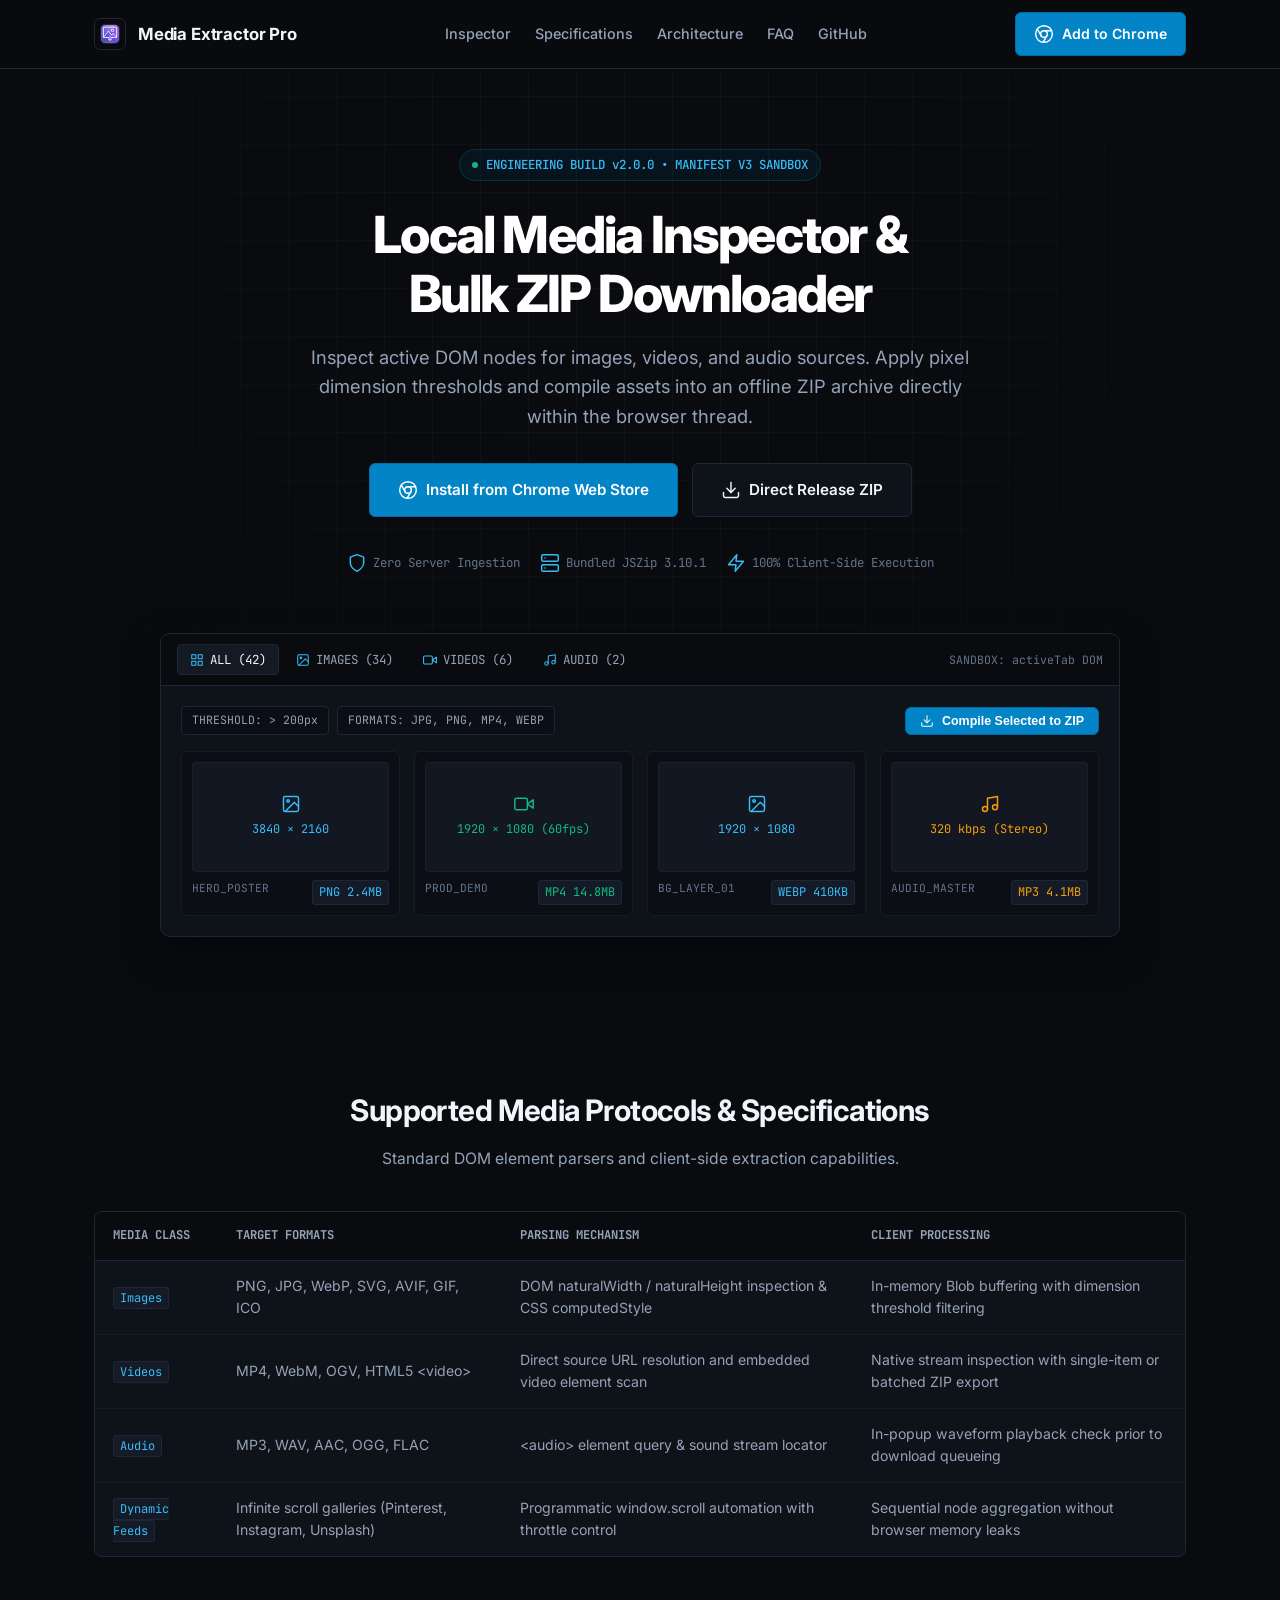
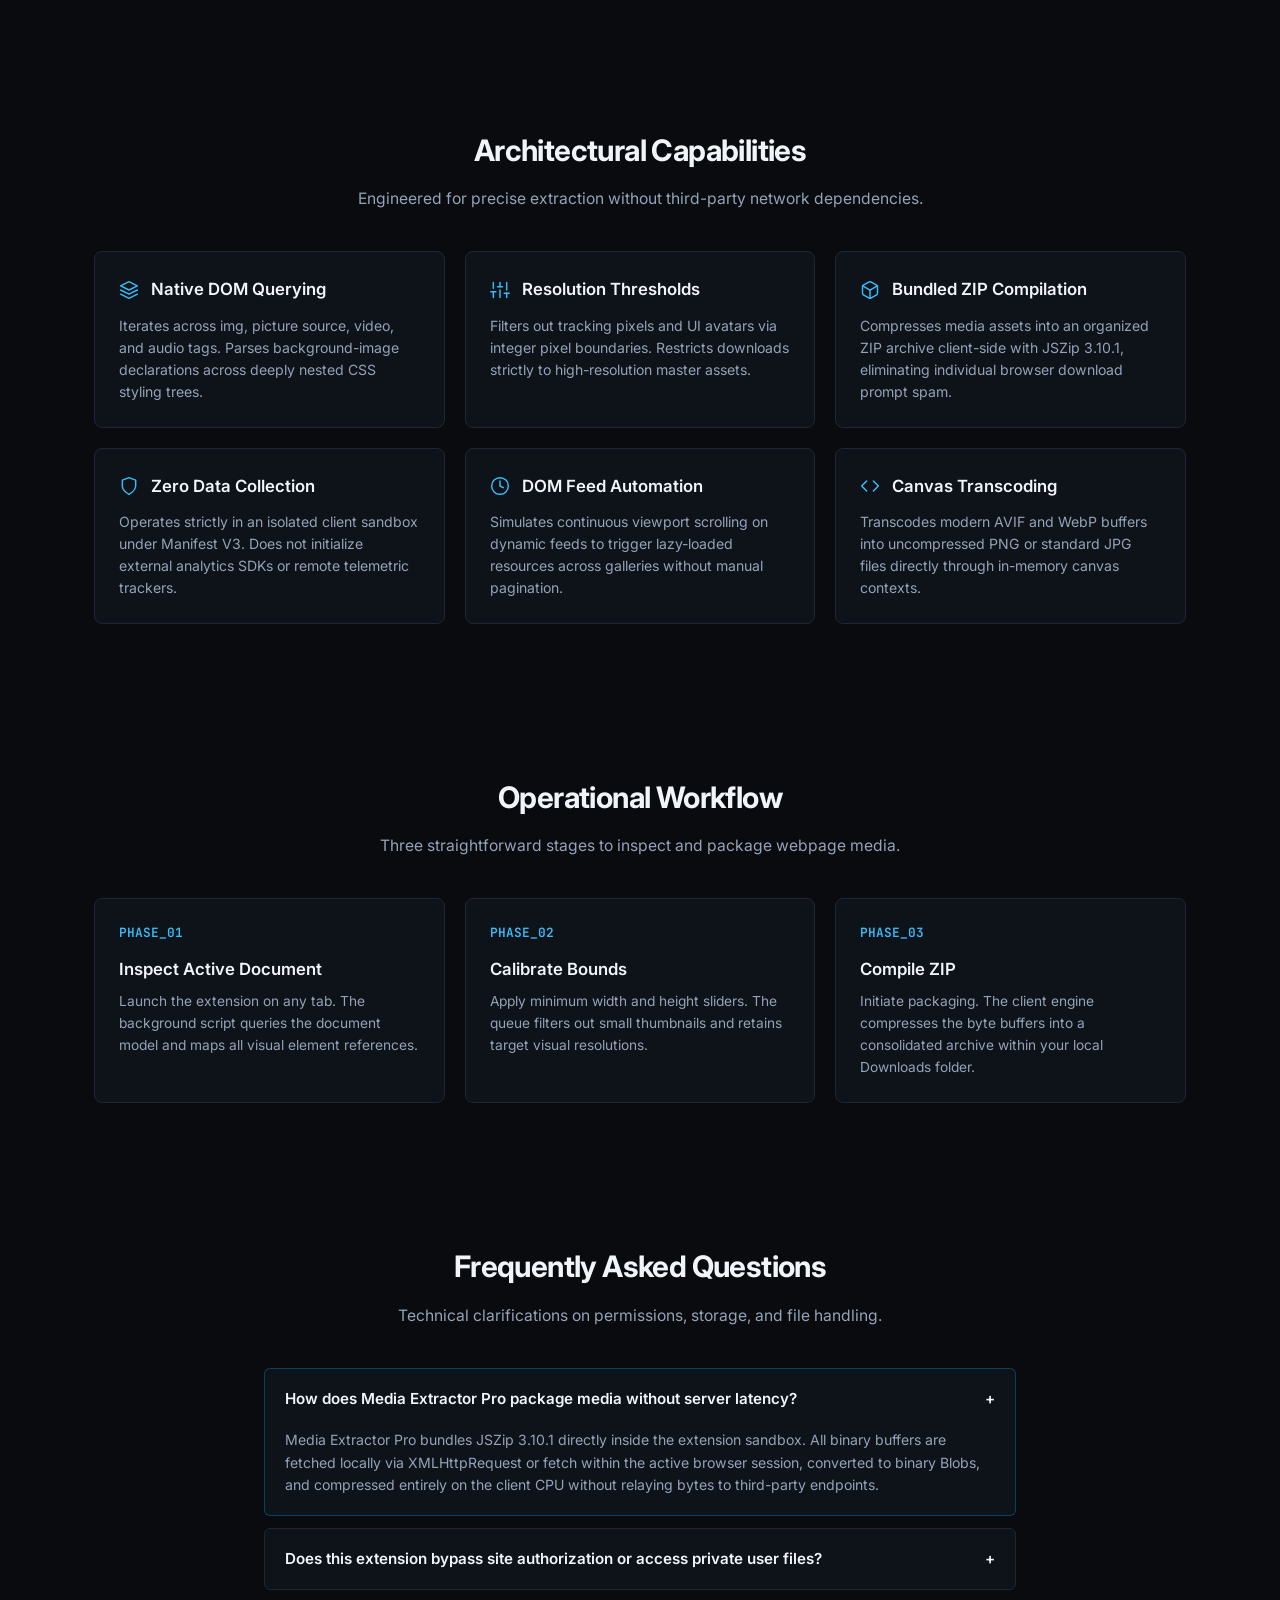
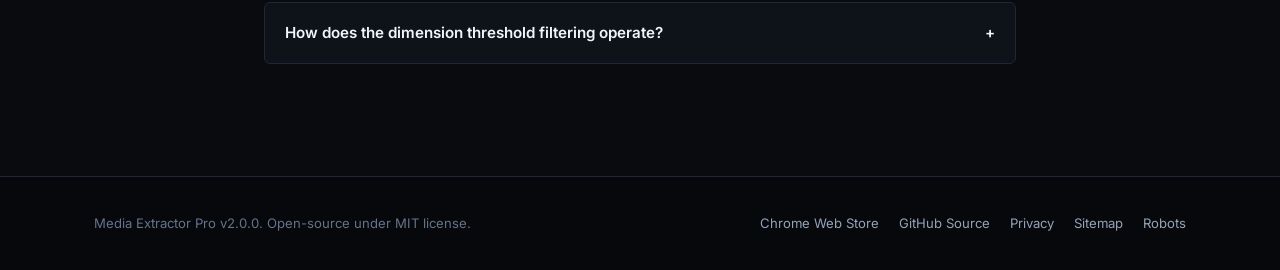
==== commit d0348e4d: "design: refactor to human-first bespoke developer tool aesthetics (pure SVG icons, Inter/JetBrains t" ====
--- a/index.html
+++ b/index.html
@@ -4,38 +4,40 @@
   <meta charset="UTF-8">
   <meta name="viewport" content="width=device-width, initial-scale=1.0">
   
-  <title>Bulk Image Downloader & Video Extractor for Chrome | Media Extractor Pro</title>
-  <meta name="description" content="Free open-source Manifest V3 Chrome extension to extract, filter by resolution, and bulk download images, videos, and audio from any webpage into a 1-click ZIP archive.">
-  <meta name="keywords" content="bulk image downloader, image extractor chrome extension, download all images from webpage in zip, extract video from website, bulk media downloader, manifest v3 media extractor, media extractor pro">
+  <title>Media Extractor Pro — Local Media Inspector & Bulk ZIP Downloader for Chrome</title>
+  <meta name="description" content="Client-side Chrome extension to inspect DOM media elements, apply resolution thresholds, and bundle images, videos, and audio into an offline ZIP archive. Manifest V3 compliant.">
+  <meta name="keywords" content="media extractor, bulk image downloader, chrome media downloader, extract video html, zip media downloader, manifest v3 extension">
   <meta name="author" content="Jahidul Islam">
   <meta name="robots" content="index, follow, max-snippet:-1, max-image-preview:large, max-video-preview:-1">
   <link rel="canonical" href="https://jahidulislamseo.github.io/media-extractor-pro/">
 
+  <!-- Open Graph -->
   <meta property="og:type" content="website">
   <meta property="og:site_name" content="Media Extractor Pro">
   <meta property="og:locale" content="en_US">
   <meta property="og:url" content="https://jahidulislamseo.github.io/media-extractor-pro/">
-  <meta property="og:title" content="Bulk Image Downloader & Video Extractor for Chrome">
-  <meta property="og:description" content="Extract, filter by dimensions, and bulk download images, videos, and audio from any webpage in 1-click with ZIP packaging. 100% client-side privacy.">
+  <meta property="og:title" content="Media Extractor Pro — Client-Side Web Media Inspector">
+  <meta property="og:description" content="Inspect embedded images, videos, and audio streams in the active DOM tab. Filter by dimension thresholds and export as an offline ZIP archive.">
   <meta property="og:image" content="https://jahidulislamseo.github.io/media-extractor-pro/icons/icon128.png">
-  <meta property="og:image:width" content="128">
-  <meta property="og:image:height" content="128">
-  <meta property="og:image:alt" content="Media Extractor Pro Icon">
-
+
+  <!-- Twitter Card -->
   <meta name="twitter:card" content="summary_large_image">
-  <meta name="twitter:title" content="Bulk Image Downloader & Video Extractor — Chrome Extension">
-  <meta name="twitter:description" content="Extract, preview, and download standard HTML images, videos, and audios from web pages into an offline ZIP archive.">
+  <meta name="twitter:title" content="Media Extractor Pro — Chrome Media Inspector">
+  <meta name="twitter:description" content="Local Manifest V3 utility for bulk media inspection, resolution filtering, and offline ZIP packaging.">
   <meta name="twitter:image" content="https://jahidulislamseo.github.io/media-extractor-pro/icons/icon128.png">
 
+  <!-- Favicons -->
   <link rel="icon" type="image/png" sizes="48x48" href="icons/icon48.png">
   <link rel="icon" type="image/png" sizes="32x32" href="icons/icon32.png">
   <link rel="icon" type="image/png" sizes="16x16" href="icons/icon16.png">
   <link rel="apple-touch-icon" href="icons/icon128.png">
 
+  <!-- Fonts: Inter & JetBrains Mono (Standard High-End Dev Tool Stack) -->
   <link rel="preconnect" href="https://fonts.googleapis.com">
   <link rel="preconnect" href="https://fonts.gstatic.com" crossorigin>
-  <link href="https://fonts.googleapis.com/css2?family=Plus+Jakarta+Sans:wght@400;500;600;700;800&family=JetBrains+Mono:wght@400;500;600&display=swap" rel="stylesheet">
-
+  <link href="https://fonts.googleapis.com/css2?family=Inter:wght@400;500;600;700;800&family=JetBrains+Mono:wght@400;500;600&display=swap" rel="stylesheet">
+
+  <!-- Schema.org Multi-Graph -->
   <script type="application/ld+json">
   {
     "@context": "https://schema.org",
@@ -45,7 +47,6 @@
         "@id": "https://jahidulislamseo.github.io/media-extractor-pro/#website",
         "url": "https://jahidulislamseo.github.io/media-extractor-pro/",
         "name": "Media Extractor Pro",
-        "description": "Bulk Image Downloader and Video Extractor Chrome Extension",
         "publisher": {
           "@type": "Person",
           "name": "Jahidul Islam"
@@ -57,52 +58,20 @@
         "name": "Media Extractor Pro",
         "operatingSystem": "Google Chrome, Microsoft Edge, Brave, Opera",
         "applicationCategory": "BrowserExtension",
-        "applicationSubCategory": "Media Utility",
+        "applicationSubCategory": "Developer & Media Tools",
         "offers": {
           "@type": "Offer",
           "price": "0",
           "priceCurrency": "USD"
         },
-        "description": "High-performance Manifest V3 browser extension to extract, filter, preview, and batch download images, videos, and audios from any webpage in one click with ZIP packaging.",
+        "description": "Client-side Chrome extension to inspect DOM media elements, apply resolution thresholds, and bundle images, videos, and audio into an offline ZIP archive.",
         "author": {
           "@type": "Person",
           "name": "Jahidul Islam"
         },
         "downloadUrl": "https://chromewebstore.google.com/detail/media-extractor-pro/edeandmopjnajlgijafaajopdbleoklj",
         "softwareVersion": "2.0.0",
-        "fileSize": "95KB",
-        "featureList": [
-          "1-Click Bulk Download as ZIP (Offline JSZip integration)",
-          "Dynamic resolution slider (filter icons < 150px or keep > 1080p)",
-          "Deep media inspection for images, videos, audios, and CSS backgrounds",
-          "Infinite scroll auto-scraper for Pinterest and Instagram galleries",
-          "Offline canvas image format converter (WebP/AVIF to PNG/JPG)",
-          "Right-click context menu shortcuts",
-          "100% Client-Side Privacy with zero external telemetry"
-        ]
-      },
-      {
-        "@type": "HowTo",
-        "@id": "https://jahidulislamseo.github.io/media-extractor-pro/#howto",
-        "name": "How to Bulk Download All Images and Videos from a Webpage in a ZIP File",
-        "description": "Step-by-step tutorial to extract, filter, and batch download all media assets from any website using Media Extractor Pro.",
-        "step": [
-          {
-            "@type": "HowToStep",
-            "name": "Open the Webpage",
-            "text": "Navigate to the webpage or gallery containing the images, videos, or audio files you wish to download."
-          },
-          {
-            "@type": "HowToStep",
-            "name": "Open Media Extractor Pro",
-            "text": "Click the Media Extractor Pro icon in your Chrome toolbar. The extension scans the page DOM and displays all media assets with exact resolutions."
-          },
-          {
-            "@type": "HowToStep",
-            "name": "Filter and Download ZIP",
-            "text": "Set minimum resolution filters to exclude small thumbnails or tracking pixels, then click Download as ZIP to save all selected files at once."
-          }
-        ]
+        "fileSize": "95KB"
       },
       {
         "@type": "FAQPage",
@@ -110,53 +79,27 @@
         "mainEntity": [
           {
             "@type": "Question",
-            "name": "How do I download all images from a webpage at once in Chrome?",
+            "name": "How does Media Extractor Pro package media without server latency?",
             "acceptedAnswer": {
               "@type": "Answer",
-              "text": "Install Media Extractor Pro from the Chrome Web Store, click the extension icon on any page, and select Download All Selected (ZIP). All images are packaged into a single ZIP file on your computer without multiple download prompts."
+              "text": "Media Extractor Pro bundles JSZip 3.10.1 directly inside the extension sandbox. All binary buffers are fetched locally via XMLHttpRequest or fetch within the active browser session, converted to binary Blobs, and compressed entirely on the client CPU without relaying bytes to third-party endpoints."
             }
           },
           {
             "@type": "Question",
-            "name": "Can I filter out small logos, icons, and tracking pixels?",
+            "name": "Does this extension bypass site authorization or access private user files?",
             "acceptedAnswer": {
               "@type": "Answer",
-              "text": "Yes. Media Extractor Pro includes an interactive dimension slider. You can set minimum width and height thresholds (e.g. > 200px or > 1080p) to automatically exclude small icons and keep only high-resolution photos and videos."
+              "text": "No. The extension inspects only publicly rendered DOM elements and active network resources already loaded in the document window. It adheres strictly to Chrome activeTab permissions and does not access private session credentials."
             }
           },
           {
             "@type": "Question",
-            "name": "Does Media Extractor Pro work on infinite scroll websites like Instagram and Pinterest?",
+            "name": "How does the dimension threshold filtering operate?",
             "acceptedAnswer": {
               "@type": "Answer",
-              "text": "Yes. Version 2.0 includes an Auto-Scroll and Deep Scraper engine that automatically scrolls dynamic feeds at customizable speeds to collect and parse all media elements."
+              "text": "The script queries the naturalWidth and naturalHeight properties of Image and Video elements. Any asset failing the defined pixel threshold (e.g. icons under 150px or tracking pixels) is discarded from the selection queue prior to download initiation."
             }
-          },
-          {
-            "@type": "Question",
-            "name": "Is Media Extractor Pro safe and private?",
-            "acceptedAnswer": {
-              "@type": "Answer",
-              "text": "Yes, 100%. Media Extractor Pro is built under Google Manifest V3 standards. All scanning, canvas conversions, and ZIP packaging happen entirely client-side in your browser. No data or media URLs are ever sent to external servers."
-            }
-          }
-        ]
-      },
-      {
-        "@type": "BreadcrumbList",
-        "@id": "https://jahidulislamseo.github.io/media-extractor-pro/#breadcrumb",
-        "itemListElement": [
-          {
-            "@type": "ListItem",
-            "position": 1,
-            "name": "Home",
-            "item": "https://jahidulislamseo.github.io/"
-          },
-          {
-            "@type": "ListItem",
-            "position": 2,
-            "name": "Media Extractor Pro",
-            "item": "https://jahidulislamseo.github.io/media-extractor-pro/"
           }
         ]
       }
@@ -166,74 +109,72 @@
 
   <style>
     :root {
-      --bg-base: #07090E;
-      --bg-surface: #0E131F;
-      --bg-card: rgba(18, 24, 38, 0.75);
-      --border-subtle: rgba(255, 255, 255, 0.08);
-      --border-highlight: rgba(99, 102, 241, 0.35);
-      --accent-primary: #6366F1;
-      --accent-secondary: #06B6D4;
-      --accent-gradient: linear-gradient(135deg, #6366F1 0%, #06B6D4 100%);
-      --text-main: #F8FAFC;
-      --text-muted: #94A3B8;
-      --text-faint: #64748B;
-      --radius-sm: 8px;
-      --radius-md: 14px;
-      --radius-lg: 22px;
-      --radius-full: 9999px;
+      --bg-canvas: #090B0F;
+      --bg-panel: #0E1219;
+      --bg-panel-subtle: #141A24;
+      --border-base: #1F2736;
+      --border-muted: #161C26;
+      --border-focus: #38BDF8;
+      --text-primary: #F1F5F9;
+      --text-secondary: #94A3B8;
+      --text-tertiary: #64748B;
+      --accent-cyan: #0284C7;
+      --accent-cyan-glow: rgba(2, 132, 199, 0.18);
+      --mono: "JetBrains Mono", monospace;
+      --sans: "Inter", -apple-system, BlinkMacSystemFont, sans-serif;
     }
 
     * { box-sizing: border-box; margin: 0; padding: 0; }
 
     body {
-      font-family: "Plus Jakarta Sans", -apple-system, BlinkMacSystemFont, sans-serif;
-      background-color: var(--bg-base);
-      color: var(--text-main);
+      font-family: var(--sans);
+      background-color: var(--bg-canvas);
+      color: var(--text-primary);
       line-height: 1.6;
-      overflow-x: hidden;
       -webkit-font-smoothing: antialiased;
     }
 
-    .ambient-glow {
+    /* Subtle Architectural Grid Pattern (Engineering feel) */
+    .bg-grid {
       position: fixed;
       top: 0;
-      left: 50%;
-      transform: translateX(-50%);
-      width: 100vw;
+      left: 0;
+      right: 0;
       height: 100vh;
-      max-width: 1440px;
+      background-image: linear-gradient(to right, rgba(255, 255, 255, 0.03) 1px, transparent 1px),
+                        linear-gradient(to bottom, rgba(255, 255, 255, 0.03) 1px, transparent 1px);
+      background-size: 48px 48px;
       pointer-events: none;
       z-index: 0;
-      background: 
-        radial-gradient(circle 800px at 50% -20%, rgba(99, 102, 241, 0.16), transparent 70%),
-        radial-gradient(circle 600px at 80% 40%, rgba(6, 182, 212, 0.09), transparent 70%),
-        radial-gradient(circle 500px at 20% 60%, rgba(99, 102, 241, 0.07), transparent 70%);
+      mask-image: radial-gradient(circle at 50% 30%, black 20%, transparent 80%);
+      -webkit-mask-image: radial-gradient(circle at 50% 30%, black 20%, transparent 80%);
     }
 
     .container {
       width: 100%;
-      max-width: 1200px;
+      max-width: 1140px;
       margin: 0 auto;
       padding: 0 24px;
       position: relative;
       z-index: 1;
     }
 
+    /* Header & Navigation */
     nav {
       position: sticky;
       top: 0;
-      z-index: 100;
-      backdrop-filter: blur(20px);
-      -webkit-backdrop-filter: blur(20px);
-      background: rgba(7, 9, 14, 0.8);
-      border-bottom: 1px solid var(--border-subtle);
+      z-index: 50;
+      backdrop-filter: blur(12px);
+      -webkit-backdrop-filter: blur(12px);
+      background: rgba(9, 11, 15, 0.85);
+      border-bottom: 1px solid var(--border-base);
     }
 
     .nav-inner {
       display: flex;
       align-items: center;
       justify-content: space-between;
-      height: 76px;
+      height: 68px;
     }
 
     .brand {
@@ -241,483 +182,455 @@
       align-items: center;
       gap: 12px;
       text-decoration: none;
-      color: var(--text-main);
+      color: var(--text-primary);
       font-weight: 700;
-      font-size: 1.15rem;
+      font-size: 1.05rem;
+      letter-spacing: -0.01em;
     }
 
     .brand-icon {
-      width: 38px;
-      height: 38px;
-      border-radius: var(--radius-sm);
-      box-shadow: 0 0 16px rgba(99, 102, 241, 0.4);
+      width: 32px;
+      height: 32px;
+      border-radius: 6px;
+      border: 1px solid var(--border-base);
     }
 
     .nav-links {
       display: flex;
       align-items: center;
-      gap: 28px;
+      gap: 24px;
     }
 
     .nav-link {
-      color: var(--text-muted);
+      color: var(--text-secondary);
       text-decoration: none;
-      font-size: 0.95rem;
+      font-size: 0.9rem;
       font-weight: 500;
-      transition: color 0.2s;
-    }
-
-    .nav-link:hover { color: var(--text-main); }
-
+      transition: color 0.15s ease;
+    }
+
+    .nav-link:hover { color: var(--text-primary); }
+
+    /* Buttons */
     .btn {
       display: inline-flex;
       align-items: center;
       justify-content: center;
-      gap: 10px;
-      padding: 12px 24px;
-      border-radius: var(--radius-full);
-      font-size: 0.95rem;
+      gap: 8px;
+      padding: 10px 18px;
+      border-radius: 6px;
+      font-size: 0.88rem;
       font-weight: 600;
       text-decoration: none;
-      transition: all 0.25s cubic-bezier(0.16, 1, 0.3, 1);
+      transition: all 0.15s ease;
       cursor: pointer;
-      border: 1px solid transparent;
     }
 
     .btn-primary {
-      background: var(--accent-gradient);
+      background: #0284C7;
       color: #FFFFFF;
-      box-shadow: 0 4px 20px rgba(99, 102, 241, 0.4);
+      border: 1px solid #0369A1;
+      box-shadow: 0 1px 2px rgba(0, 0, 0, 0.2);
     }
 
     .btn-primary:hover {
-      transform: translateY(-2px);
-      box-shadow: 0 8px 30px rgba(99, 102, 241, 0.6);
+      background: #0369A1;
+      border-color: #075985;
     }
 
     .btn-secondary {
-      background: rgba(255, 255, 255, 0.05);
-      color: var(--text-main);
-      border: 1px solid var(--border-subtle);
+      background: var(--bg-panel);
+      color: var(--text-primary);
+      border: 1px solid var(--border-base);
     }
 
     .btn-secondary:hover {
-      background: rgba(255, 255, 255, 0.1);
-      border-color: rgba(255, 255, 255, 0.2);
-      transform: translateY(-2px);
+      background: var(--bg-panel-subtle);
+      border-color: var(--text-tertiary);
     }
 
     .btn-lg {
-      padding: 16px 36px;
-      font-size: 1.05rem;
-    }
-
+      padding: 14px 28px;
+      font-size: 0.95rem;
+    }
+
+    /* Hero */
     .hero {
       padding: 80px 0 60px;
       text-align: center;
     }
 
-    .hero-badge {
+    .hero-tag {
       display: inline-flex;
       align-items: center;
       gap: 8px;
-      padding: 6px 16px;
-      background: rgba(99, 102, 241, 0.1);
-      border: 1px solid rgba(99, 102, 241, 0.3);
-      border-radius: var(--radius-full);
-      color: #A5B4FC;
-      font-size: 0.85rem;
-      font-weight: 600;
+      padding: 5px 12px;
+      background: rgba(2, 132, 199, 0.08);
+      border: 1px solid rgba(2, 132, 199, 0.25);
+      border-radius: 9999px;
+      color: #38BDF8;
+      font-size: 0.78rem;
+      font-family: var(--mono);
+      font-weight: 500;
       margin-bottom: 24px;
     }
 
-    .badge-dot {
-      width: 7px;
-      height: 7px;
+    .status-dot {
+      width: 6px;
+      height: 6px;
       background: #10B981;
       border-radius: 50%;
-      box-shadow: 0 0 8px #10B981;
     }
 
     .hero-title {
-      font-size: 3.5rem;
+      font-size: 3.2rem;
       font-weight: 800;
       line-height: 1.15;
-      letter-spacing: -0.03em;
-      margin-bottom: 24px;
-      max-width: 920px;
-      margin-left: auto;
-      margin-right: auto;
-    }
-
-    .gradient-text {
-      background: var(--accent-gradient);
-      -webkit-background-clip: text;
-      -webkit-text-fill-color: transparent;
+      letter-spacing: -0.035em;
+      margin-bottom: 20px;
+      color: #FFFFFF;
     }
 
     .hero-sub {
-      font-size: 1.25rem;
-      color: var(--text-muted);
-      max-width: 720px;
-      margin: 0 auto 36px;
+      font-size: 1.15rem;
+      color: var(--text-secondary);
+      max-width: 660px;
+      margin: 0 auto 32px;
       font-weight: 400;
+      line-height: 1.6;
     }
 
     .hero-cta {
       display: flex;
       align-items: center;
       justify-content: center;
-      gap: 16px;
+      gap: 14px;
       flex-wrap: wrap;
-      margin-bottom: 40px;
-    }
-
-    .trust-row {
+      margin-bottom: 36px;
+    }
+
+    .spec-badges {
       display: flex;
       align-items: center;
       justify-content: center;
-      gap: 24px;
-      color: var(--text-faint);
-      font-size: 0.85rem;
-      font-weight: 500;
+      gap: 20px;
+      font-family: var(--mono);
+      font-size: 0.78rem;
+      color: var(--text-tertiary);
       flex-wrap: wrap;
     }
 
-    .trust-item {
+    .spec-item {
       display: flex;
       align-items: center;
       gap: 6px;
     }
 
-    .mockup-wrap {
+    /* Terminal/Mockup Workspace */
+    .mockup-shell {
       margin: 60px auto 0;
-      max-width: 980px;
-      background: var(--bg-surface);
-      border-radius: var(--radius-lg);
-      border: 1px solid var(--border-subtle);
-      box-shadow: 0 20px 60px rgba(0, 0, 0, 0.7), 0 0 40px rgba(99, 102, 241, 0.1);
+      max-width: 960px;
+      background: var(--bg-panel);
+      border: 1px solid var(--border-base);
+      border-radius: 10px;
+      box-shadow: 0 16px 40px rgba(0, 0, 0, 0.4);
       overflow: hidden;
       text-align: left;
     }
 
-    .mockup-header {
-      background: #0B0E17;
-      padding: 14px 20px;
+    .mockup-bar {
+      background: #090B0E;
+      padding: 10px 16px;
       display: flex;
       align-items: center;
       justify-content: space-between;
-      border-bottom: 1px solid var(--border-subtle);
-    }
-
-    .window-dots { display: flex; gap: 7px; }
-    .window-dot { width: 11px; height: 11px; border-radius: 50%; }
-    .dot-red { background: #EF4444; }
-    .dot-yellow { background: #F59E0B; }
-    .dot-green { background: #10B981; }
-
-    .mockup-tabs { display: flex; gap: 8px; }
+      border-bottom: 1px solid var(--border-base);
+    }
+
+    .mockup-tabs {
+      display: flex;
+      gap: 4px;
+    }
 
     .tab-btn {
-      padding: 6px 14px;
+      display: flex;
+      align-items: center;
+      gap: 6px;
+      padding: 6px 12px;
       background: transparent;
       border: 1px solid transparent;
-      color: var(--text-muted);
-      border-radius: var(--radius-sm);
-      font-size: 0.82rem;
-      font-weight: 600;
+      color: var(--text-secondary);
+      border-radius: 4px;
+      font-size: 0.78rem;
+      font-family: var(--mono);
       cursor: pointer;
-      transition: all 0.2s;
+      transition: all 0.15s;
     }
 
     .tab-btn.active {
-      background: rgba(99, 102, 241, 0.15);
-      border-color: rgba(99, 102, 241, 0.3);
-      color: #A5B4FC;
+      background: var(--bg-panel-subtle);
+      border-color: var(--border-base);
+      color: var(--text-primary);
     }
 
     .mockup-body {
-      padding: 24px;
-      background: radial-gradient(circle at 50% 0%, rgba(99, 102, 241, 0.05), transparent 60%);
-    }
-
-    .mockup-controls {
+      padding: 20px;
+    }
+
+    .mockup-toolbar {
       display: flex;
       justify-content: space-between;
       align-items: center;
-      margin-bottom: 20px;
+      margin-bottom: 16px;
       flex-wrap: wrap;
       gap: 12px;
     }
 
-    .filter-pills { display: flex; gap: 8px; }
-
-    .pill {
+    .toolbar-filters {
+      display: flex;
+      align-items: center;
+      gap: 8px;
+    }
+
+    .chip-filter {
       padding: 4px 10px;
-      border-radius: var(--radius-full);
-      background: rgba(255, 255, 255, 0.04);
-      border: 1px solid var(--border-subtle);
-      font-size: 0.75rem;
-      color: var(--text-muted);
-    }
-
-    .pill.active {
-      background: var(--accent-primary);
-      color: #FFF;
-      border-color: transparent;
+      border-radius: 4px;
+      background: #0B0E14;
+      border: 1px solid var(--border-base);
+      font-family: var(--mono);
+      font-size: 0.72rem;
+      color: var(--text-secondary);
     }
 
     .mockup-grid {
       display: grid;
       grid-template-columns: repeat(auto-fill, minmax(210px, 1fr));
-      gap: 16px;
-    }
-
-    .media-card {
-      background: var(--bg-card);
-      border: 1px solid var(--border-subtle);
-      border-radius: var(--radius-md);
-      padding: 12px;
-      transition: transform 0.2s, border-color 0.2s;
-    }
-
-    .media-card:hover {
-      transform: translateY(-4px);
-      border-color: var(--border-highlight);
-    }
-
-    .media-preview-box {
+      gap: 14px;
+    }
+
+    .asset-card {
+      background: #0B0E14;
+      border: 1px solid var(--border-muted);
+      border-radius: 6px;
+      padding: 10px;
+      transition: border-color 0.15s ease;
+    }
+
+    .asset-card:hover { border-color: var(--border-focus); }
+
+    .asset-thumb {
       width: 100%;
-      height: 125px;
-      border-radius: var(--radius-sm);
-      background: #182030;
-      display: flex;
+      height: 110px;
+      border-radius: 4px;
+      background: #121721;
+      display: flex;
+      flex-direction: column;
       align-items: center;
       justify-content: center;
-      color: #818CF8;
-      margin-bottom: 10px;
-      font-weight: 600;
-      font-size: 0.85rem;
-    }
-
-    .media-meta {
+      gap: 6px;
+      color: #38BDF8;
+      font-family: var(--mono);
+      font-size: 0.75rem;
+      border: 1px solid rgba(255, 255, 255, 0.04);
+      margin-bottom: 8px;
+    }
+
+    .asset-meta {
       display: flex;
       justify-content: space-between;
-      font-size: 0.75rem;
-      color: var(--text-muted);
-    }
-
-    .badge-type {
-      font-family: "JetBrains Mono", monospace;
+      font-family: var(--mono);
       font-size: 0.7rem;
-      padding: 2px 6px;
-      background: rgba(99, 102, 241, 0.15);
-      color: #818CF8;
-      border-radius: 4px;
-    }
-
+      color: var(--text-tertiary);
+    }
+
+    /* Specifications Matrix */
     .matrix-section { padding: 90px 0; }
 
-    .matrix-table-wrap {
-      background: var(--bg-surface);
-      border: 1px solid var(--border-subtle);
-      border-radius: var(--radius-lg);
+    .section-headline {
+      font-size: 1.85rem;
+      font-weight: 700;
+      letter-spacing: -0.02em;
+      margin-bottom: 12px;
+      text-align: center;
+    }
+
+    .section-subhead {
+      color: var(--text-secondary);
+      font-size: 0.98rem;
+      text-align: center;
+      max-width: 600px;
+      margin: 0 auto 40px;
+    }
+
+    .table-container {
+      background: var(--bg-panel);
+      border: 1px solid var(--border-base);
+      border-radius: 8px;
       overflow-x: auto;
-      margin-top: 40px;
-    }
-
-    .matrix-table {
+    }
+
+    table {
       width: 100%;
       border-collapse: collapse;
       text-align: left;
-      font-size: 0.95rem;
-    }
-
-    .matrix-table th {
-      background: rgba(255, 255, 255, 0.03);
-      padding: 18px 24px;
-      font-weight: 700;
-      border-bottom: 1px solid var(--border-subtle);
-      color: #A5B4FC;
-    }
-
-    .matrix-table td {
-      padding: 16px 24px;
-      border-bottom: 1px solid var(--border-subtle);
-      color: var(--text-muted);
-    }
-
-    .matrix-table tr:last-child td { border-bottom: none; }
-
-    .badge-format {
-      font-family: "JetBrains Mono", monospace;
-      padding: 3px 8px;
-      border-radius: 4px;
-      font-size: 0.8rem;
-      background: rgba(99, 102, 241, 0.15);
-      color: #A5B4FC;
-    }
-
-    .features-section { padding: 100px 0 80px; }
-
-    .section-header {
-      text-align: center;
-      max-width: 680px;
-      margin: 0 auto 60px;
-    }
-
-    .section-title {
-      font-size: 2.3rem;
-      font-weight: 800;
-      letter-spacing: -0.02em;
-      margin-bottom: 16px;
-    }
-
-    .section-sub {
-      color: var(--text-muted);
-      font-size: 1.05rem;
-    }
+      font-size: 0.88rem;
+    }
+
+    th {
+      background: #090B0E;
+      padding: 14px 18px;
+      font-family: var(--mono);
+      font-size: 0.76rem;
+      color: var(--text-secondary);
+      border-bottom: 1px solid var(--border-base);
+    }
+
+    td {
+      padding: 14px 18px;
+      border-bottom: 1px solid var(--border-muted);
+      color: var(--text-secondary);
+    }
+
+    tr:last-child td { border-bottom: none; }
+
+    .tag-format {
+      font-family: var(--mono);
+      font-size: 0.75rem;
+      padding: 2px 6px;
+      background: #141B26;
+      border: 1px solid var(--border-base);
+      border-radius: 3px;
+      color: #38BDF8;
+    }
+
+    /* Features Grid */
+    .features-section { padding: 80px 0; }
 
     .grid-3 {
       display: grid;
       grid-template-columns: repeat(3, 1fr);
-      gap: 24px;
-    }
-
-    .feature-card {
-      background: var(--bg-card);
-      border: 1px solid var(--border-subtle);
-      border-radius: var(--radius-lg);
-      padding: 32px;
-      backdrop-filter: blur(16px);
-      transition: all 0.3s cubic-bezier(0.16, 1, 0.3, 1);
-    }
-
-    .feature-card:hover {
-      border-color: var(--border-highlight);
-      transform: translateY(-4px);
-      box-shadow: 0 16px 36px rgba(0, 0, 0, 0.4);
-    }
-
-    .feature-icon {
-      width: 48px;
-      height: 48px;
-      border-radius: var(--radius-md);
-      background: rgba(99, 102, 241, 0.15);
-      border: 1px solid rgba(99, 102, 241, 0.3);
-      display: flex;
-      align-items: center;
-      justify-content: center;
-      color: #818CF8;
-      font-size: 1.35rem;
-      margin-bottom: 20px;
-    }
-
-    .feature-card h3 {
-      font-size: 1.2rem;
-      font-weight: 700;
+      gap: 20px;
+    }
+
+    .feature-box {
+      background: var(--bg-panel);
+      border: 1px solid var(--border-base);
+      border-radius: 8px;
+      padding: 24px;
+      transition: border-color 0.15s ease;
+    }
+
+    .feature-box:hover { border-color: rgba(2, 132, 199, 0.4); }
+
+    .feature-head {
+      display: flex;
+      align-items: center;
+      gap: 12px;
       margin-bottom: 12px;
     }
 
-    .feature-card p {
-      color: var(--text-muted);
-      font-size: 0.95rem;
-      line-height: 1.6;
-    }
-
-    .steps-section { padding: 60px 0 100px; }
-
-    .step-list {
+    .svg-icon {
+      width: 20px;
+      height: 20px;
+      stroke: #38BDF8;
+      stroke-width: 1.75;
+      fill: none;
+      stroke-linecap: round;
+      stroke-linejoin: round;
+    }
+
+    .feature-box h3 {
+      font-size: 1.05rem;
+      font-weight: 600;
+      color: var(--text-primary);
+    }
+
+    .feature-box p {
+      font-size: 0.88rem;
+      color: var(--text-secondary);
+      line-height: 1.55;
+    }
+
+    /* Steps */
+    .steps-section { padding: 70px 0; }
+
+    .step-boxes {
       display: grid;
       grid-template-columns: repeat(3, 1fr);
-      gap: 32px;
-    }
-
-    .step-card {
-      background: var(--bg-surface);
-      border: 1px solid var(--border-subtle);
-      border-radius: var(--radius-md);
-      padding: 28px;
-    }
-
-    .step-num {
-      width: 32px;
-      height: 32px;
-      border-radius: 50%;
-      background: var(--accent-gradient);
-      color: #FFF;
-      display: flex;
-      align-items: center;
-      justify-content: center;
-      font-weight: 700;
-      font-size: 0.85rem;
-      margin-bottom: 16px;
-    }
-
-    .step-card h4 {
-      font-size: 1.1rem;
-      font-weight: 700;
-      margin-bottom: 10px;
-    }
-
-    .step-card p {
-      color: var(--text-muted);
-      font-size: 0.9rem;
-    }
-
+      gap: 20px;
+    }
+
+    .step-box {
+      background: var(--bg-panel);
+      border: 1px solid var(--border-base);
+      border-radius: 8px;
+      padding: 24px;
+      position: relative;
+    }
+
+    .step-index {
+      font-family: var(--mono);
+      font-size: 0.8rem;
+      color: #38BDF8;
+      margin-bottom: 12px;
+      font-weight: 600;
+    }
+
+    .step-box h4 {
+      font-size: 1.05rem;
+      font-weight: 600;
+      margin-bottom: 8px;
+    }
+
+    .step-box p {
+      font-size: 0.86rem;
+      color: var(--text-secondary);
+    }
+
+    /* FAQ */
     .faq-section {
-      padding: 60px 0 120px;
-      max-width: 820px;
+      padding: 70px 0 100px;
+      max-width: 800px;
       margin: 0 auto;
     }
 
-    .faq-item {
-      background: var(--bg-surface);
-      border: 1px solid var(--border-subtle);
-      border-radius: var(--radius-md);
-      margin-bottom: 14px;
+    .faq-row {
+      background: var(--bg-panel);
+      border: 1px solid var(--border-base);
+      border-radius: 6px;
+      margin-bottom: 12px;
       overflow: hidden;
-      transition: border-color 0.2s;
-    }
-
-    .faq-question {
-      padding: 20px 24px;
+    }
+
+    .faq-q {
+      padding: 18px 20px;
       display: flex;
       justify-content: space-between;
       align-items: center;
       cursor: pointer;
+      font-size: 0.95rem;
       font-weight: 600;
-      font-size: 1.05rem;
-    }
-
-    .faq-answer {
-      padding: 0 24px 20px;
-      color: var(--text-muted);
-      font-size: 0.95rem;
+      color: var(--text-primary);
+    }
+
+    .faq-a {
+      padding: 0 20px 18px;
+      color: var(--text-secondary);
+      font-size: 0.88rem;
       line-height: 1.6;
       display: none;
     }
 
-    .faq-item.open .faq-answer { display: block; }
-    .faq-item.open { border-color: var(--border-highlight); }
-
-    .cta-banner {
-      background: linear-gradient(135deg, rgba(99, 102, 241, 0.15) 0%, rgba(6, 182, 212, 0.1) 100%);
-      border: 1px solid rgba(99, 102, 241, 0.3);
-      border-radius: var(--radius-lg);
-      padding: 64px 32px;
-      text-align: center;
-      margin-bottom: 100px;
-    }
-
-    .cta-banner h2 { font-size: 2.4rem; font-weight: 800; margin-bottom: 16px; }
-    .cta-banner p { color: var(--text-muted); max-width: 620px; margin: 0 auto 32px; font-size: 1.1rem; }
-
+    .faq-row.open .faq-a { display: block; }
+    .faq-row.open { border-color: rgba(2, 132, 199, 0.4); }
+
+    /* Footer */
     footer {
-      border-top: 1px solid var(--border-subtle);
-      padding: 40px 0;
-      color: var(--text-faint);
-      font-size: 0.85rem;
+      border-top: 1px solid var(--border-base);
+      padding: 36px 0;
+      font-size: 0.82rem;
+      color: var(--text-tertiary);
+      background: #06080B;
     }
 
     .footer-inner {
@@ -729,139 +642,160 @@
     }
 
     .footer-links { display: flex; gap: 20px; }
-    .footer-links a { color: var(--text-muted); text-decoration: none; }
-    .footer-links a:hover { color: var(--text-main); }
-
-    @media (max-width: 900px) {
-      .hero-title { font-size: 2.5rem; }
-      .grid-3, .step-list { grid-template-columns: 1fr; }
+    .footer-links a { color: var(--text-secondary); text-decoration: none; }
+    .footer-links a:hover { color: var(--text-primary); }
+
+    @media (max-width: 850px) {
+      .hero-title { font-size: 2.4rem; }
+      .grid-3, .step-boxes { grid-template-columns: 1fr; }
       .nav-links { display: none; }
     }
   </style>
 </head>
 <body>
 
-  <div class="ambient-glow"></div>
-
+  <div class="bg-grid"></div>
+
+  <!-- Top Navigation -->
   <nav>
     <div class="container nav-inner">
       <a href="#" class="brand">
-        <img src="icons/icon48.png" alt="Media Extractor Pro Logo" class="brand-icon">
+        <img src="icons/icon48.png" alt="Media Extractor Pro" class="brand-icon">
         <span>Media Extractor Pro</span>
       </a>
       <div class="nav-links">
-        <a href="#demo" class="nav-link">Live Demo</a>
-        <a href="#matrix" class="nav-link">Formats Matrix</a>
-        <a href="#features" class="nav-link">Features</a>
-        <a href="#how-it-works" class="nav-link">How It Works</a>
+        <a href="#inspector" class="nav-link">Inspector</a>
+        <a href="#matrix" class="nav-link">Specifications</a>
+        <a href="#architecture" class="nav-link">Architecture</a>
         <a href="#faq" class="nav-link">FAQ</a>
         <a href="https://github.com/jahidulislamseo/media-extractor-pro" target="_blank" class="nav-link">GitHub</a>
       </div>
       <a href="https://chromewebstore.google.com/detail/media-extractor-pro/edeandmopjnajlgijafaajopdbleoklj" target="_blank" class="btn btn-primary">
-        <svg width="18" height="18" viewBox="0 0 24 24" fill="currentColor"><path d="M12 2C6.48 2 2 6.48 2 12s4.48 10 10 10 10-4.48 10-10S17.52 2 12 2zm-1 17.93c-3.95-.49-7-3.85-7-7.93 0-.62.08-1.21.21-1.79L9 15v1c0 1.1.9 2 2 2v1.93zm6.9-2.54c-.26-.81-1-1.39-1.9-1.39h-1v-3c0-.55-.45-1-1-1H8v-2h2c.55 0 1-.45 1-1V7h2c1.1 0 2-.9 2-2v-.41c2.93 1.19 5 4.06 5 7.41 0 2.08-.8 3.97-2.1 5.39z"/></svg>
-        <span>Add to Chrome (Free)</span>
+        <svg class="svg-icon" viewBox="0 0 24 24" style="stroke: currentColor;"><circle cx="12" cy="12" r="10"/><circle cx="12" cy="12" r="4"/><line x1="21.17" y1="8" x2="12" y2="8"/><line x1="3.95" y1="6.06" x2="8.54" y2="14"/><line x1="10.88" y1="21.94" x2="15.46" y2="14"/></svg>
+        <span>Add to Chrome</span>
       </a>
     </div>
   </nav>
 
+  <!-- Hero Section -->
   <header class="hero">
     <div class="container">
-      <div class="hero-badge">
-        <span class="badge-dot"></span>
-        <span>Version 2.0.0 • Manifest V3 • 1-Click ZIP Packaging</span>
+      <div class="hero-tag">
+        <span class="status-dot"></span>
+        <span>ENGINEERING BUILD v2.0.0 • MANIFEST V3 SANDBOX</span>
       </div>
       <h1 class="hero-title">
-        Bulk Image Downloader & <br>
-        <span class="gradient-text">Video Extractor for Chrome</span>
+        Local Media Inspector &amp; <br>
+        Bulk ZIP Downloader
       </h1>
       <p class="hero-sub">
-        The fastest, ad-free Manifest V3 Chrome extension to detect embedded web images, videos, and audios. Filter by resolution thresholds and package everything into an offline ZIP in one click.
+        Inspect active DOM nodes for images, videos, and audio sources. Apply pixel dimension thresholds and compile assets into an offline ZIP archive directly within the browser thread.
       </p>
       <div class="hero-cta">
-        <a href="https://chromewebstore.google.com/detail/media-extractor-pro/edeandmopjnajlgijafaajopdbleoklj" target="_blank" class="btn btn-primary btn-lg" id="hero-install-btn">
-          <svg width="20" height="20" viewBox="0 0 24 24" fill="currentColor"><path d="M12 2C6.48 2 2 6.48 2 12s4.48 10 10 10 10-4.48 10-10S17.52 2 12 2zm-1 17.93c-3.95-.49-7-3.85-7-7.93 0-.62.08-1.21.21-1.79L9 15v1c0 1.1.9 2 2 2v1.93zm6.9-2.54c-.26-.81-1-1.39-1.9-1.39h-1v-3c0-.55-.45-1-1-1H8v-2h2c.55 0 1-.45 1-1V7h2c1.1 0 2-.9 2-2v-.41c2.93 1.19 5 4.06 5 7.41 0 2.08-.8 3.97-2.1 5.39z"/></svg>
-          <span>Add to Chrome — It’s Free</span>
+        <a href="https://chromewebstore.google.com/detail/media-extractor-pro/edeandmopjnajlgijafaajopdbleoklj" target="_blank" class="btn btn-primary btn-lg">
+          <svg class="svg-icon" viewBox="0 0 24 24" style="stroke: currentColor;"><circle cx="12" cy="12" r="10"/><circle cx="12" cy="12" r="4"/><line x1="21.17" y1="8" x2="12" y2="8"/><line x1="3.95" y1="6.06" x2="8.54" y2="14"/><line x1="10.88" y1="21.94" x2="15.46" y2="14"/></svg>
+          <span>Install from Chrome Web Store</span>
         </a>
-        <a href="https://github.com/jahidulislamseo/media-extractor-pro/releases/download/v2.0.0/media-extractor-pro-v2.0.0.zip" class="btn btn-secondary btn-lg" id="hero-zip-btn">
-          <svg width="18" height="18" viewBox="0 0 24 24" fill="none" stroke="currentColor" stroke-width="2"><path d="M21 15v4a2 2 0 0 1-2 2H5a2 2 0 0 1-2-2v-4"/><polyline points="7 10 12 15 17 10"/><line x1="12" y1="15" x2="12" y2="3"/></svg>
-          <span>Direct ZIP Download</span>
+        <a href="https://github.com/jahidulislamseo/media-extractor-pro/releases/download/v2.0.0/media-extractor-pro-v2.0.0.zip" class="btn btn-secondary btn-lg">
+          <svg class="svg-icon" viewBox="0 0 24 24" style="stroke: currentColor;"><path d="M21 15v4a2 2 0 0 1-2 2H5a2 2 0 0 1-2-2v-4"/><polyline points="7 10 12 15 17 10"/><line x1="12" y1="15" x2="12" y2="3"/></svg>
+          <span>Direct Release ZIP</span>
         </a>
       </div>
-      <div class="trust-row">
-        <div class="trust-item">
-          <svg width="16" height="16" viewBox="0 0 24 24" fill="none" stroke="#10B981" stroke-width="2"><polyline points="20 6 9 17 4 12"/></svg>
-          <span>Zero Server Uploads & No Tracking</span>
-        </div>
-        <div class="trust-item">
-          <svg width="16" height="16" viewBox="0 0 24 24" fill="none" stroke="#10B981" stroke-width="2"><polyline points="20 6 9 17 4 12"/></svg>
-          <span>1-Click Offline ZIP Packaging</span>
-        </div>
-        <div class="trust-item">
-          <svg width="16" height="16" viewBox="0 0 24 24" fill="none" stroke="#10B981" stroke-width="2"><polyline points="20 6 9 17 4 12"/></svg>
-          <span>Fast Client-Side Execution</span>
-        </div>
-      </div>
-
-      <div class="mockup-wrap" id="demo">
-        <div class="mockup-header">
-          <div class="window-dots">
-            <span class="window-dot dot-red"></span>
-            <span class="window-dot dot-yellow"></span>
-            <span class="window-dot dot-green"></span>
-          </div>
+      <div class="spec-badges">
+        <div class="spec-item">
+          <svg class="svg-icon" viewBox="0 0 24 24"><path d="M12 22s8-4 8-10V5l-8-3-8 3v7c0 6 8 10 8 10z"/></svg>
+          <span>Zero Server Ingestion</span>
+        </div>
+        <div class="spec-item">
+          <svg class="svg-icon" viewBox="0 0 24 24"><rect x="2" y="2" width="20" height="8" rx="2" ry="2"/><rect x="2" y="14" width="20" height="8" rx="2" ry="2"/><line x1="6" y1="6" x2="6.01" y2="6"/><line x1="6" y1="18" x2="6.01" y2="18"/></svg>
+          <span>Bundled JSZip 3.10.1</span>
+        </div>
+        <div class="spec-item">
+          <svg class="svg-icon" viewBox="0 0 24 24"><polygon points="13 2 3 14 12 14 11 22 21 10 12 10 13 2"/></svg>
+          <span>100% Client-Side Execution</span>
+        </div>
+      </div>
+
+      <!-- Mockup Window -->
+      <div class="mockup-shell" id="inspector">
+        <div class="mockup-bar">
           <div class="mockup-tabs">
-            <button class="tab-btn active" onclick="filterMockup(all, this)">All Media (42)</button>
-            <button class="tab-btn" onclick="filterMockup(image, this)">Images (34)</button>
-            <button class="tab-btn" onclick="filterMockup(video, this)">Videos (6)</button>
-            <button class="tab-btn" onclick="filterMockup(audio, this)">Audio (2)</button>
-          </div>
-          <div style="font-size: 0.75rem; color: #64748B; font-family: monospace;">Media Extractor v2.0</div>
-        </div>
-        <div class="mockup-body">
-          <div class="mockup-controls">
-            <div class="filter-pills">
-              <span class="pill active">Min Size: > 200px</span>
-              <span class="pill">Format: JPG, PNG, MP4, WebP</span>
-            </div>
-            <button class="btn btn-primary" style="padding: 8px 18px; font-size: 0.82rem;">
-              📦 Download All Selected (ZIP)
+            <button class="tab-btn active" onclick="filterMockup('all', this)">
+              <svg class="svg-icon" style="width:14px;height:14px;" viewBox="0 0 24 24"><rect x="3" y="3" width="7" height="7"/><rect x="14" y="3" width="7" height="7"/><rect x="14" y="14" width="7" height="7"/><rect x="3" y="14" width="7" height="7"/></svg>
+              <span>ALL (42)</span>
+            </button>
+            <button class="tab-btn" onclick="filterMockup('image', this)">
+              <svg class="svg-icon" style="width:14px;height:14px;" viewBox="0 0 24 24"><rect x="3" y="3" width="18" height="18" rx="2"/><circle cx="8.5" cy="8.5" r="1.5"/><polyline points="21 15 16 10 5 21"/></svg>
+              <span>IMAGES (34)</span>
+            </button>
+            <button class="tab-btn" onclick="filterMockup('video', this)">
+              <svg class="svg-icon" style="width:14px;height:14px;" viewBox="0 0 24 24"><polygon points="23 7 16 12 23 17 23 7"/><rect x="1" y="5" width="15" height="14" rx="2" ry="2"/></svg>
+              <span>VIDEOS (6)</span>
+            </button>
+            <button class="tab-btn" onclick="filterMockup('audio', this)">
+              <svg class="svg-icon" style="width:14px;height:14px;" viewBox="0 0 24 24"><path d="M9 18V5l12-2v13"/><circle cx="6" cy="18" r="3"/><circle cx="18" cy="16" r="3"/></svg>
+              <span>AUDIO (2)</span>
             </button>
           </div>
+          <div style="font-family: var(--mono); font-size: 0.72rem; color: var(--text-tertiary);">
+            SANDBOX: activeTab DOM
+          </div>
+        </div>
+
+        <div class="mockup-body">
+          <div class="mockup-toolbar">
+            <div class="toolbar-filters">
+              <span class="chip-filter">THRESHOLD: &gt; 200px</span>
+              <span class="chip-filter">FORMATS: JPG, PNG, MP4, WEBP</span>
+            </div>
+            <button class="btn btn-primary" style="padding: 6px 14px; font-size: 0.78rem;">
+              <svg class="svg-icon" style="width:14px;height:14px;stroke:#fff;" viewBox="0 0 24 24"><path d="M21 15v4a2 2 0 0 1-2 2H5a2 2 0 0 1-2-2v-4"/><polyline points="7 10 12 15 17 10"/><line x1="12" y1="15" x2="12" y2="3"/></svg>
+              <span>Compile Selected to ZIP</span>
+            </button>
+          </div>
+
           <div class="mockup-grid" id="mockupGrid">
-            <div class="media-card" data-type="image">
-              <div class="media-preview-box" style="background: linear-gradient(135deg, #1E1B4B, #312E81);">
-                🖼️ High-Res Poster
+            <div class="asset-card" data-type="image">
+              <div class="asset-thumb">
+                <svg class="svg-icon" viewBox="0 0 24 24"><rect x="3" y="3" width="18" height="18" rx="2"/><circle cx="8.5" cy="8.5" r="1.5"/><polyline points="21 15 16 10 5 21"/></svg>
+                <span>3840 × 2160</span>
               </div>
-              <div class="media-meta">
-                <span>3840 × 2160</span>
-                <span class="badge-type">PNG • 2.4 MB</span>
+              <div class="asset-meta">
+                <span>HERO_POSTER</span>
+                <span class="tag-format">PNG 2.4MB</span>
               </div>
             </div>
-            <div class="media-card" data-type="video">
-              <div class="media-preview-box" style="background: linear-gradient(135deg, #064E3B, #065F46);">
-                🎥 Product Teaser
+
+            <div class="asset-card" data-type="video">
+              <div class="asset-thumb" style="color: #10B981;">
+                <svg class="svg-icon" style="stroke: #10B981;" viewBox="0 0 24 24"><polygon points="23 7 16 12 23 17 23 7"/><rect x="1" y="5" width="15" height="14" rx="2" ry="2"/></svg>
+                <span>1920 × 1080 (60fps)</span>
               </div>
-              <div class="media-meta">
-                <span>1080p 60fps</span>
-                <span class="badge-type">MP4 • 14.8 MB</span>
+              <div class="asset-meta">
+                <span>PROD_DEMO</span>
+                <span class="tag-format" style="color:#10B981;">MP4 14.8MB</span>
               </div>
             </div>
-            <div class="media-card" data-type="image">
-              <div class="media-preview-box" style="background: linear-gradient(135deg, #31104B, #581C87);">
-                🖼️ Hero Background
+
+            <div class="asset-card" data-type="image">
+              <div class="asset-thumb">
+                <svg class="svg-icon" viewBox="0 0 24 24"><rect x="3" y="3" width="18" height="18" rx="2"/><circle cx="8.5" cy="8.5" r="1.5"/><polyline points="21 15 16 10 5 21"/></svg>
+                <span>1920 × 1080</span>
               </div>
-              <div class="media-meta">
-                <span>1920 × 1080</span>
-                <span class="badge-type">WEBP • 410 KB</span>
+              <div class="asset-meta">
+                <span>BG_LAYER_01</span>
+                <span class="tag-format">WEBP 410KB</span>
               </div>
             </div>
-            <div class="media-card" data-type="audio">
-              <div class="media-preview-box" style="background: linear-gradient(135deg, #451A03, #78350F);">
-                🎵 Ambient Soundtrack
+
+            <div class="asset-card" data-type="audio">
+              <div class="asset-thumb" style="color: #F59E0B;">
+                <svg class="svg-icon" style="stroke: #F59E0B;" viewBox="0 0 24 24"><path d="M9 18V5l12-2v13"/><circle cx="6" cy="18" r="3"/><circle cx="18" cy="16" r="3"/></svg>
+                <span>320 kbps (Stereo)</span>
               </div>
-              <div class="media-meta">
-                <span>320 kbps</span>
-                <span class="badge-type">MP3 • 4.1 MB</span>
+              <div class="asset-meta">
+                <span>AUDIO_MASTER</span>
+                <span class="tag-format" style="color:#F59E0B;">MP3 4.1MB</span>
               </div>
             </div>
           </div>
@@ -870,47 +804,46 @@
     </div>
   </header>
 
+  <!-- Technical Specifications Matrix -->
   <section class="matrix-section" id="matrix">
     <div class="container">
-      <div class="section-header">
-        <h2 class="section-title">Supported Web Media Formats & Specifications</h2>
-        <p class="section-sub">Extract every standard visual asset across dynamic modern frameworks.</p>
-      </div>
-
-      <div class="matrix-table-wrap">
-        <table class="matrix-table">
+      <h2 class="section-headline">Supported Media Protocols &amp; Specifications</h2>
+      <p class="section-subhead">Standard DOM element parsers and client-side extraction capabilities.</p>
+
+      <div class="table-container">
+        <table>
           <thead>
             <tr>
-              <th>Media Category</th>
-              <th>Supported File Formats</th>
-              <th>Filtering & Processing Capabilities</th>
-              <th>Export Method</th>
+              <th>MEDIA CLASS</th>
+              <th>TARGET FORMATS</th>
+              <th>PARSING MECHANISM</th>
+              <th>CLIENT PROCESSING</th>
             </tr>
           </thead>
           <tbody>
             <tr>
-              <td><span class="badge-format">Images</span></td>
-              <td>PNG, JPG, JPEG, WebP, SVG, AVIF, GIF, ICO</td>
-              <td>Dimension slider threshold, aspect ratio calculation, canvas conversion</td>
-              <td>Direct Master Download or Bulk ZIP</td>
+              <td><span class="tag-format">Images</span></td>
+              <td>PNG, JPG, WebP, SVG, AVIF, GIF, ICO</td>
+              <td>DOM naturalWidth / naturalHeight inspection &amp; CSS computedStyle</td>
+              <td>In-memory Blob buffering with dimension threshold filtering</td>
             </tr>
             <tr>
-              <td><span class="badge-format">Videos</span></td>
-              <td>MP4, WebM, Embedded Media Elements, OGV</td>
-              <td>Resolution detection (4K, 1080p, 720p), in-popup video player preview</td>
-              <td>Direct MP4 Download or Bulk ZIP</td>
+              <td><span class="tag-format">Videos</span></td>
+              <td>MP4, WebM, OGV, HTML5 &lt;video&gt;</td>
+              <td>Direct source URL resolution and embedded video element scan</td>
+              <td>Native stream inspection with single-item or batched ZIP export</td>
             </tr>
             <tr>
-              <td><span class="badge-format">Audios</span></td>
+              <td><span class="tag-format">Audio</span></td>
               <td>MP3, WAV, AAC, OGG, FLAC</td>
-              <td>In-popup waveform player preview, bit-rate inspection</td>
-              <td>Direct Audio Download or Bulk ZIP</td>
+              <td>&lt;audio&gt; element query &amp; sound stream locator</td>
+              <td>In-popup waveform playback check prior to download queueing</td>
             </tr>
             <tr>
-              <td><span class="badge-format">Deep Feeds</span></td>
-              <td>Instagram Carousels, Pinterest Boards, Unsplash Galleries</td>
-              <td>Infinite auto-scroll engine, CSS background-image parser, srcset selector</td>
-              <td>1-Click Batched ZIP Archive</td>
+              <td><span class="tag-format">Dynamic Feeds</span></td>
+              <td>Infinite scroll galleries (Pinterest, Instagram, Unsplash)</td>
+              <td>Programmatic window.scroll automation with throttle control</td>
+              <td>Sequential node aggregation without browser memory leaks</td>
             </tr>
           </tbody>
         </table>
@@ -918,149 +851,142 @@
     </div>
   </section>
 
-  <section class="features-section" id="features">
+  <!-- Core Architecture Grid -->
+  <section class="features-section" id="architecture">
     <div class="container">
-      <div class="section-header">
-        <h2 class="section-title">Engineered for Precision & Speed</h2>
-        <p class="section-sub">Everything you need to extract media assets without browser slowdowns or complicated inspect tools.</p>
-      </div>
+      <h2 class="section-headline">Architectural Capabilities</h2>
+      <p class="section-subhead">Engineered for precise extraction without third-party network dependencies.</p>
 
       <div class="grid-3">
-        <div class="feature-card">
-          <div class="feature-icon">⚡</div>
-          <h3>Deep Media Inspection</h3>
-          <p>Scans standard HTML &lt;img&gt;, &lt;video&gt;, &lt;audio&gt;, CSS background images, and srcset sources with a single browser-native pass.</p>
-        </div>
-
-        <div class="feature-card">
-          <div class="feature-icon">🎚️</div>
-          <h3>Smart Resolution Filtering</h3>
-          <p>Filter out tiny icons, tracking pixels, and avatars. Set minimum width and height thresholds to capture only high-resolution creative assets.</p>
-        </div>
-
-        <div class="feature-card">
-          <div class="feature-icon">📦</div>
-          <h3>1-Click ZIP Packaging</h3>
-          <p>Bundle hundreds of detected assets into an organized, compressed ZIP file instantly using client-side JavaScript compression.</p>
-        </div>
-
-        <div class="feature-card">
-          <div class="feature-icon">🔒</div>
-          <h3>100% Privacy Preserving</h3>
-          <p>No external analytics, no user tracking, no backend servers. All inspection and downloading happens strictly on your local machine.</p>
-        </div>
-
-        <div class="feature-card">
-          <div class="feature-icon">🛡️</div>
-          <h3>Manifest V3 Compliant</h3>
-          <p>Built strictly on modern Chrome extension standards with zero memory leaks, lightweight background service worker, and instant launch.</p>
-        </div>
-
-        <div class="feature-card">
-          <div class="feature-icon">🔄</div>
-          <h3>Infinite Feed Auto-Scraper</h3>
-          <p>Scrapes continuous galleries like Pinterest and Instagram with automated scrolling and real-time element discovery counters.</p>
+        <div class="feature-box">
+          <div class="feature-head">
+            <svg class="svg-icon" viewBox="0 0 24 24"><polygon points="12 2 2 7 12 12 22 7 12 2"/><polyline points="2 17 12 22 22 17"/><polyline points="2 12 12 17 22 12"/></svg>
+            <h3>Native DOM Querying</h3>
+          </div>
+          <p>Iterates across img, picture source, video, and audio tags. Parses background-image declarations across deeply nested CSS styling trees.</p>
+        </div>
+
+        <div class="feature-box">
+          <div class="feature-head">
+            <svg class="svg-icon" viewBox="0 0 24 24"><line x1="4" y1="21" x2="4" y2="14"/><line x1="4" y1="10" x2="4" y2="3"/><line x1="12" y1="21" x2="12" y2="12"/><line x1="12" y1="8" x2="12" y2="3"/><line x1="20" y1="21" x2="20" y2="16"/><line x1="20" y1="12" x2="20" y2="3"/><line x1="1" y1="14" x2="7" y2="14"/><line x1="9" y1="8" x2="15" y2="8"/><line x1="17" y1="16" x2="23" y2="16"/></svg>
+            <h3>Resolution Thresholds</h3>
+          </div>
+          <p>Filters out tracking pixels and UI avatars via integer pixel boundaries. Restricts downloads strictly to high-resolution master assets.</p>
+        </div>
+
+        <div class="feature-box">
+          <div class="feature-head">
+            <svg class="svg-icon" viewBox="0 0 24 24"><path d="M21 16V8a2 2 0 0 0-1-1.73l-7-4a2 2 0 0 0-2 0l-7 4A2 2 0 0 0 3 8v8a2 2 0 0 0 1 1.73l7 4a2 2 0 0 0 2 0l7-4A2 2 0 0 0 21 16z"/><polyline points="3.27 6.96 12 12.01 20.73 6.96"/><line x1="12" y1="22.08" x2="12" y2="12"/></svg>
+            <h3>Bundled ZIP Compilation</h3>
+          </div>
+          <p>Compresses media assets into an organized ZIP archive client-side with JSZip 3.10.1, eliminating individual browser download prompt spam.</p>
+        </div>
+
+        <div class="feature-box">
+          <div class="feature-head">
+            <svg class="svg-icon" viewBox="0 0 24 24"><path d="M12 22s8-4 8-10V5l-8-3-8 3v7c0 6 8 10 8 10z"/></svg>
+            <h3>Zero Data Collection</h3>
+          </div>
+          <p>Operates strictly in an isolated client sandbox under Manifest V3. Does not initialize external analytics SDKs or remote telemetric trackers.</p>
+        </div>
+
+        <div class="feature-box">
+          <div class="feature-head">
+            <svg class="svg-icon" viewBox="0 0 24 24"><circle cx="12" cy="12" r="10"/><polyline points="12 6 12 12 16 14"/></svg>
+            <h3>DOM Feed Automation</h3>
+          </div>
+          <p>Simulates continuous viewport scrolling on dynamic feeds to trigger lazy-loaded resources across galleries without manual pagination.</p>
+        </div>
+
+        <div class="feature-box">
+          <div class="feature-head">
+            <svg class="svg-icon" viewBox="0 0 24 24"><polyline points="16 18 22 12 16 6"/><polyline points="8 6 2 12 8 18"/></svg>
+            <h3>Canvas Transcoding</h3>
+          </div>
+          <p>Transcodes modern AVIF and WebP buffers into uncompressed PNG or standard JPG files directly through in-memory canvas contexts.</p>
         </div>
       </div>
     </div>
   </section>
 
+  <!-- Step-by-Step Walkthrough -->
   <section class="steps-section" id="how-it-works">
     <div class="container">
-      <div class="section-header">
-        <h2 class="section-title">How It Works in 3 Simple Steps</h2>
-        <p class="section-sub">Save hours of manual right-clicking and inspecting page source.</p>
-      </div>
-
-      <div class="step-list">
-        <div class="step-card">
-          <div class="step-num">1</div>
-          <h4>Open Any Webpage</h4>
-          <p>Navigate to any website, gallery, or article containing the images, videos, or audio assets you want to extract.</p>
-        </div>
-        <div class="step-card">
-          <div class="step-num">2</div>
-          <h4>Click the Extension</h4>
-          <p>Media Extractor Pro automatically crawls the current DOM and presents an organized grid with exact dimensions and file sizes.</p>
-        </div>
-        <div class="step-card">
-          <div class="step-num">3</div>
-          <h4>Filter & Download ZIP</h4>
-          <p>Select individual items or click Download All Selected to save everything cleanly into your Downloads folder in a single ZIP file.</p>
+      <h2 class="section-headline">Operational Workflow</h2>
+      <p class="section-subhead">Three straightforward stages to inspect and package webpage media.</p>
+
+      <div class="step-boxes">
+        <div class="step-box">
+          <div class="step-index">PHASE_01</div>
+          <h4>Inspect Active Document</h4>
+          <p>Launch the extension on any tab. The background script queries the document model and maps all visual element references.</p>
+        </div>
+
+        <div class="step-box">
+          <div class="step-index">PHASE_02</div>
+          <h4>Calibrate Bounds</h4>
+          <p>Apply minimum width and height sliders. The queue filters out small thumbnails and retains target visual resolutions.</p>
+        </div>
+
+        <div class="step-box">
+          <div class="step-index">PHASE_03</div>
+          <h4>Compile ZIP</h4>
+          <p>Initiate packaging. The client engine compresses the byte buffers into a consolidated archive within your local Downloads folder.</p>
         </div>
       </div>
     </div>
   </section>
 
+  <!-- FAQ Section -->
   <section class="faq-section" id="faq">
     <div class="container">
-      <div class="section-header">
-        <h2 class="section-title">Frequently Asked Questions</h2>
-        <p class="section-sub">Direct answers to common questions about bulk media downloads and privacy.</p>
-      </div>
-
-      <div class="faq-item open">
-        <div class="faq-question" onclick="toggleFaq(this)">
-          <span>How do I download all images from a webpage at once in Chrome?</span>
-          <span>▾</span>
-        </div>
-        <div class="faq-answer">
-          Install Media Extractor Pro from the Chrome Web Store, click the extension icon on any page, and select Download All Selected (ZIP). All images are packaged into a single ZIP file on your computer without multiple download prompts.
-        </div>
-      </div>
-
-      <div class="faq-item">
-        <div class="faq-question" onclick="toggleFaq(this)">
-          <span>Can I filter out small logos, icons, and tracking pixels?</span>
-          <span>▾</span>
-        </div>
-        <div class="faq-answer">
-          Yes. Media Extractor Pro includes an interactive dimension slider. You can set minimum width and height thresholds (e.g., &gt; 200px or &gt; 1080p) to automatically exclude small icons and keep only high-resolution photos and videos.
-        </div>
-      </div>
-
-      <div class="faq-item">
-        <div class="faq-question" onclick="toggleFaq(this)">
-          <span>Does Media Extractor Pro work on infinite scroll websites like Instagram and Pinterest?</span>
-          <span>▾</span>
-        </div>
-        <div class="faq-answer">
-          Yes. Version 2.0 includes an Auto-Scroll and Deep Scraper engine that automatically scrolls dynamic feeds at customizable speeds to collect and parse all media elements.
-        </div>
-      </div>
-
-      <div class="faq-item">
-        <div class="faq-question" onclick="toggleFaq(this)">
-          <span>Is Media Extractor Pro safe and private?</span>
-          <span>▾</span>
-        </div>
-        <div class="faq-answer">
-          Yes, 100%. Media Extractor Pro is built under Google Manifest V3 standards. All scanning, canvas conversions, and ZIP packaging happen entirely client-side in your browser. No data or media URLs are ever sent to external servers.
+      <h2 class="section-headline">Frequently Asked Questions</h2>
+      <p class="section-subhead">Technical clarifications on permissions, storage, and file handling.</p>
+
+      <div class="faq-row open">
+        <div class="faq-q" onclick="toggleFaq(this)">
+          <span>How does Media Extractor Pro package media without server latency?</span>
+          <span>+</span>
+        </div>
+        <div class="faq-a">
+          Media Extractor Pro bundles JSZip 3.10.1 directly inside the extension sandbox. All binary buffers are fetched locally via XMLHttpRequest or fetch within the active browser session, converted to binary Blobs, and compressed entirely on the client CPU without relaying bytes to third-party endpoints.
+        </div>
+      </div>
+
+      <div class="faq-row">
+        <div class="faq-q" onclick="toggleFaq(this)">
+          <span>Does this extension bypass site authorization or access private user files?</span>
+          <span>+</span>
+        </div>
+        <div class="faq-a">
+          No. The extension inspects only publicly rendered DOM elements and active network resources already loaded in the document window. It adheres strictly to Chrome activeTab permissions and does not access private session credentials.
+        </div>
+      </div>
+
+      <div class="faq-row">
+        <div class="faq-q" onclick="toggleFaq(this)">
+          <span>How does the dimension threshold filtering operate?</span>
+          <span>+</span>
+        </div>
+        <div class="faq-a">
+          The script queries the naturalWidth and naturalHeight properties of Image and Video elements. Any asset failing the defined pixel threshold (e.g. icons under 150px or tracking pixels) is discarded from the selection queue prior to download initiation.
         </div>
       </div>
     </div>
   </section>
 
-  <section class="container">
-    <div class="cta-banner">
-      <h2>Start Extracting Media Right Now</h2>
-      <p>Install the official extension from the Chrome Web Store and streamline your creative workflow in seconds.</p>
-      <a href="https://chromewebstore.google.com/detail/media-extractor-pro/edeandmopjnajlgijafaajopdbleoklj" target="_blank" class="btn btn-primary btn-lg">
-        <span>Add to Chrome (Free)</span>
-      </a>
-    </div>
-  </section>
-
+  <!-- Footer -->
   <footer>
     <div class="container footer-inner">
       <div>
-        © 2026 Media Extractor Pro by Jahidul Islam. Open Source Manifest V3.
+        Media Extractor Pro v2.0.0. Open-source under MIT license.
       </div>
       <div class="footer-links">
-        <a href="https://chromewebstore.google.com/detail/media-extractor-pro/edeandmopjnajlgijafaajopdbleoklj" target="_blank">Chrome Store</a>
-        <a href="https://github.com/jahidulislamseo/media-extractor-pro" target="_blank">GitHub Repository</a>
-        <a href="PRIVACY.md">Privacy Policy</a>
+        <a href="https://chromewebstore.google.com/detail/media-extractor-pro/edeandmopjnajlgijafaajopdbleoklj" target="_blank">Chrome Web Store</a>
+        <a href="https://github.com/jahidulislamseo/media-extractor-pro" target="_blank">GitHub Source</a>
+        <a href="PRIVACY.md">Privacy</a>
         <a href="sitemap.xml">Sitemap</a>
+        <a href="robots.txt">Robots</a>
       </div>
     </div>
   </footer>
@@ -1074,7 +1000,7 @@
       document.querySelectorAll(".mockup-tabs .tab-btn").forEach(b => b.classList.remove("active"));
       btn.classList.add("active");
 
-      const cards = document.querySelectorAll("#mockupGrid .media-card");
+      const cards = document.querySelectorAll("#mockupGrid .asset-card");
       cards.forEach(card => {
         if (type === "all" || card.dataset.type === type) {
           card.style.display = "block";
